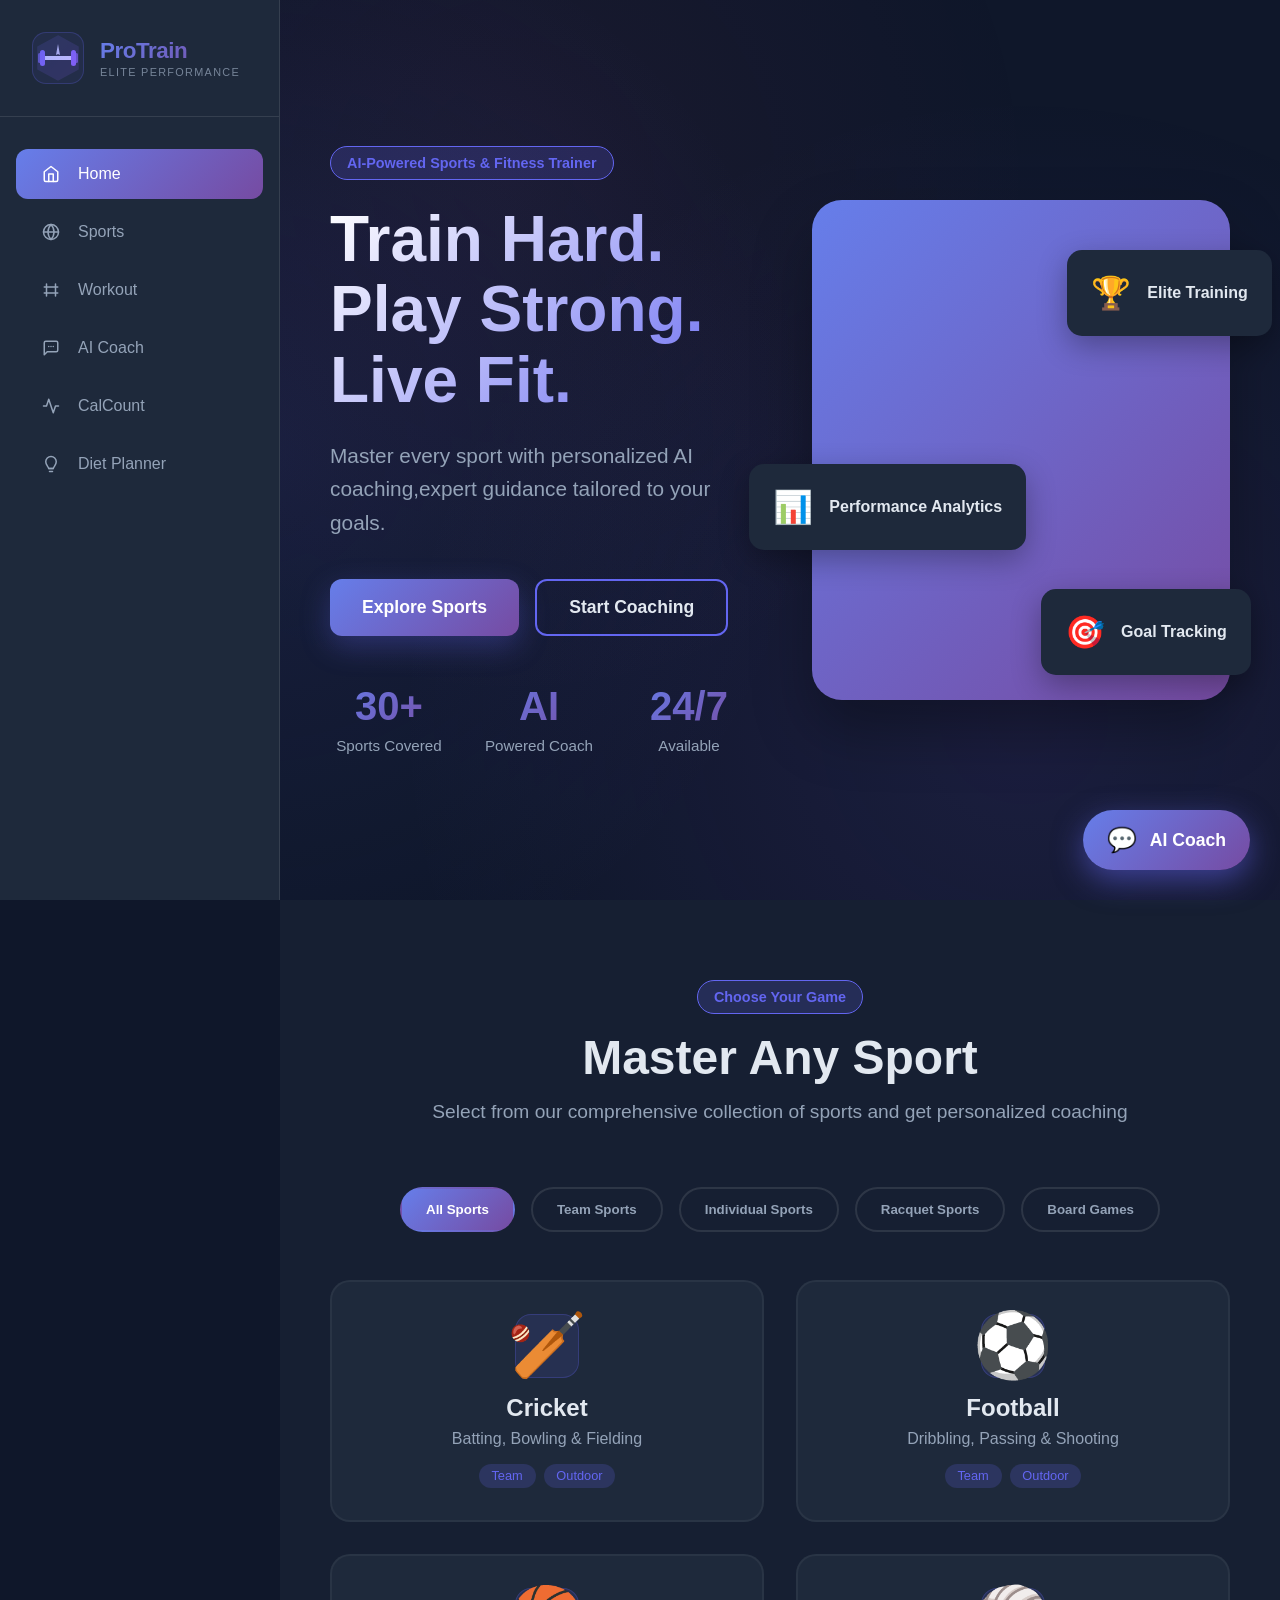
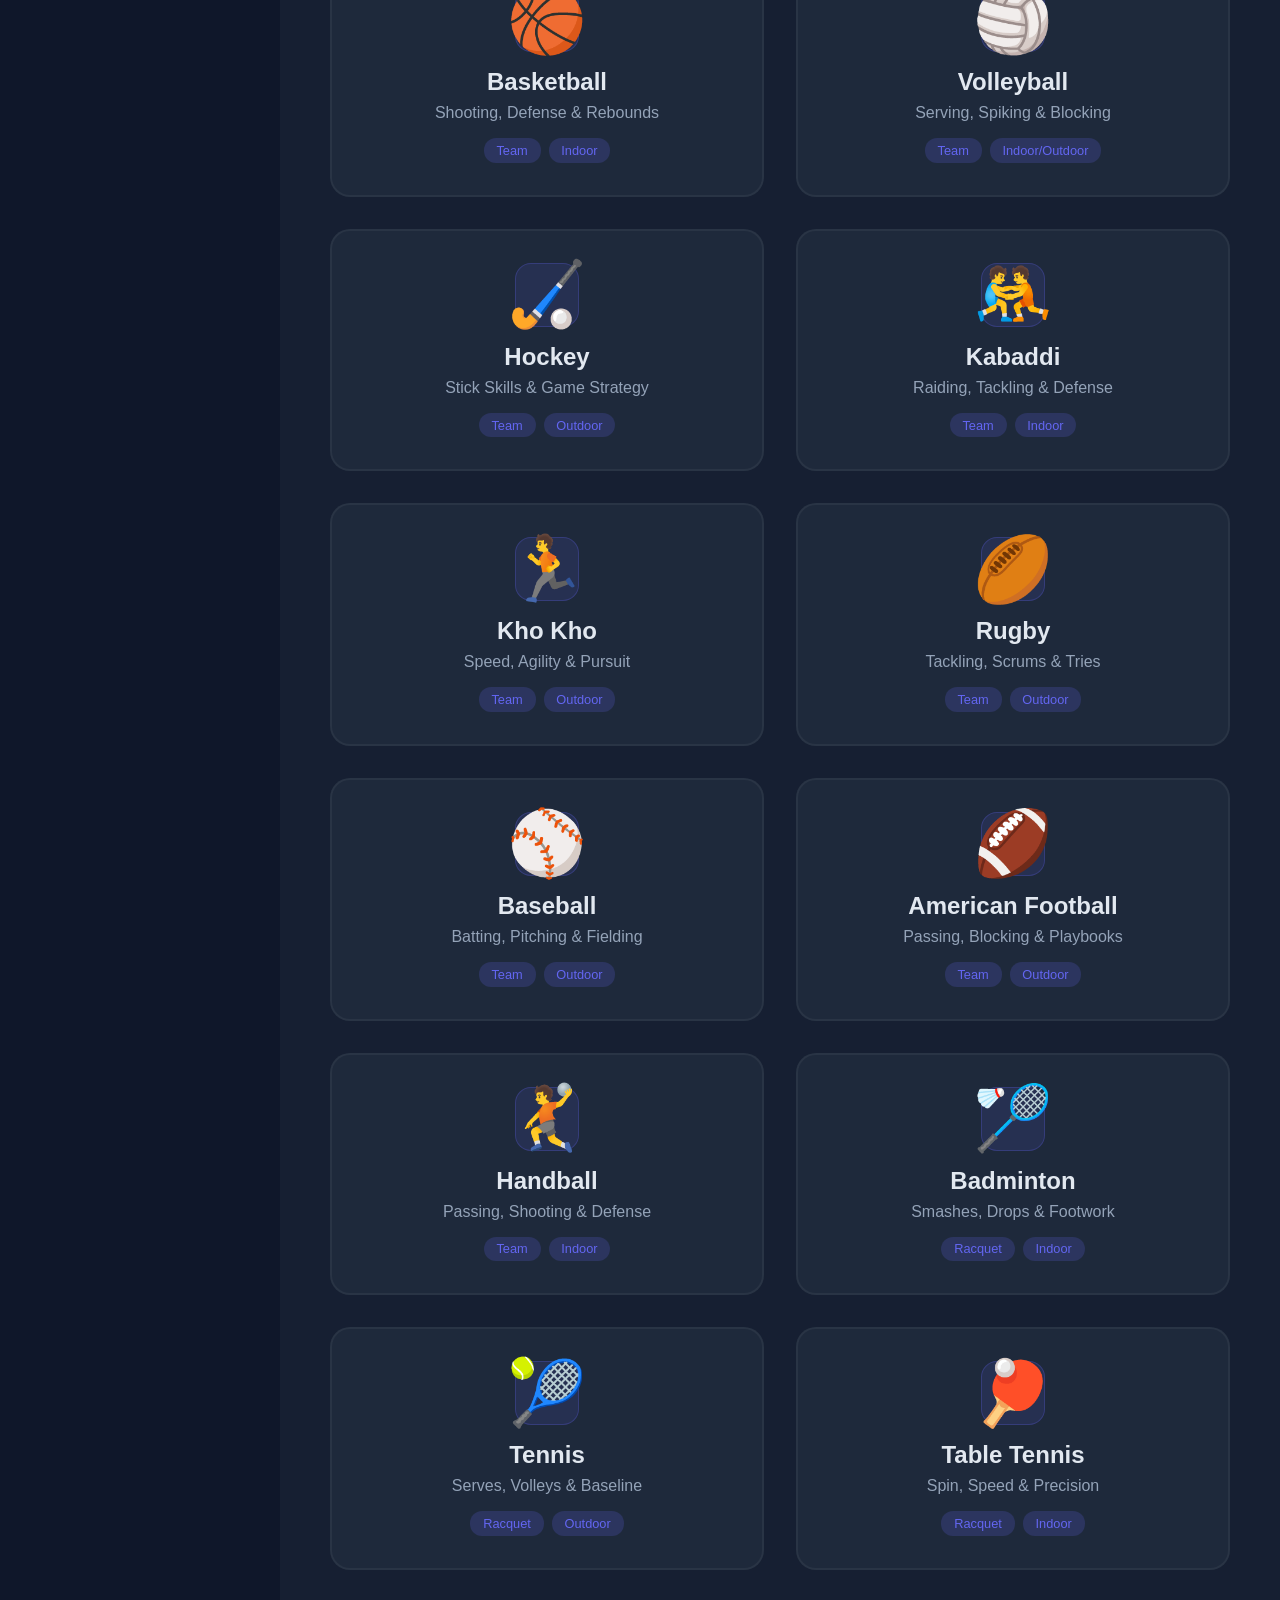
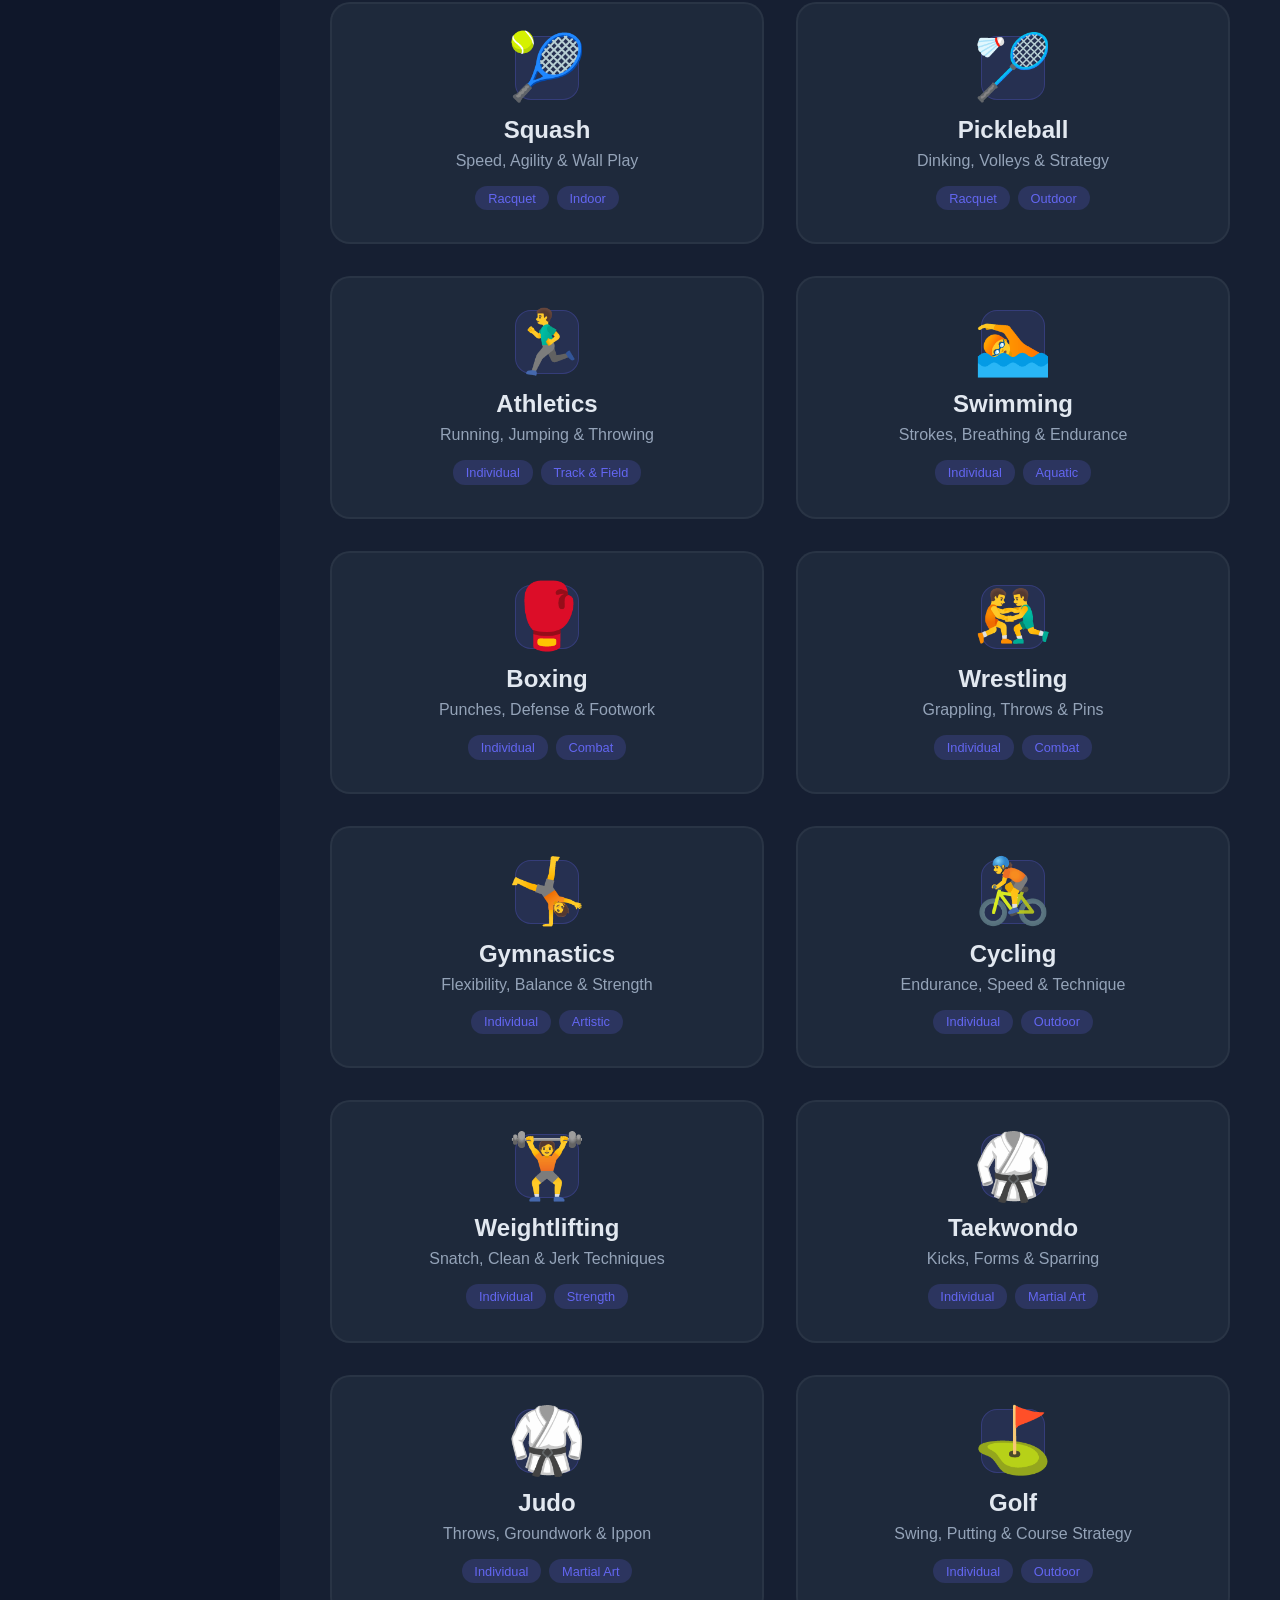
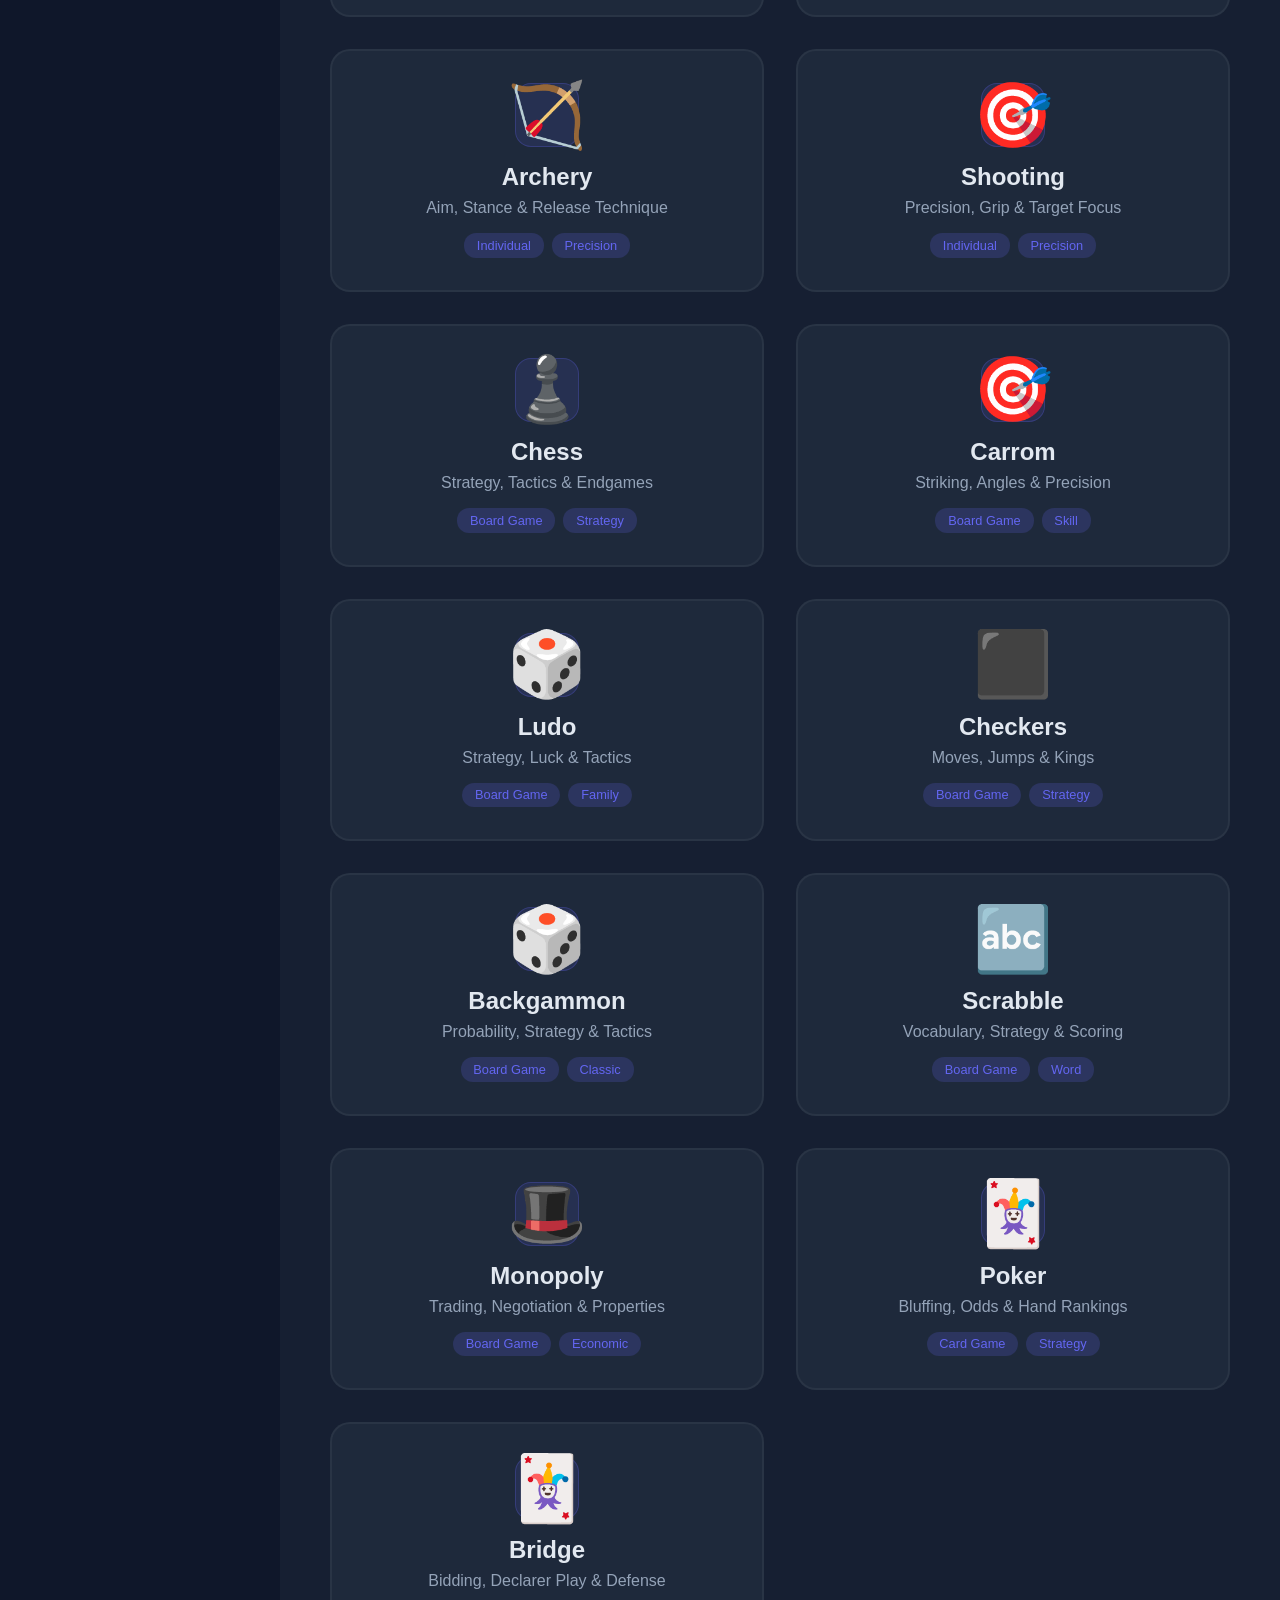
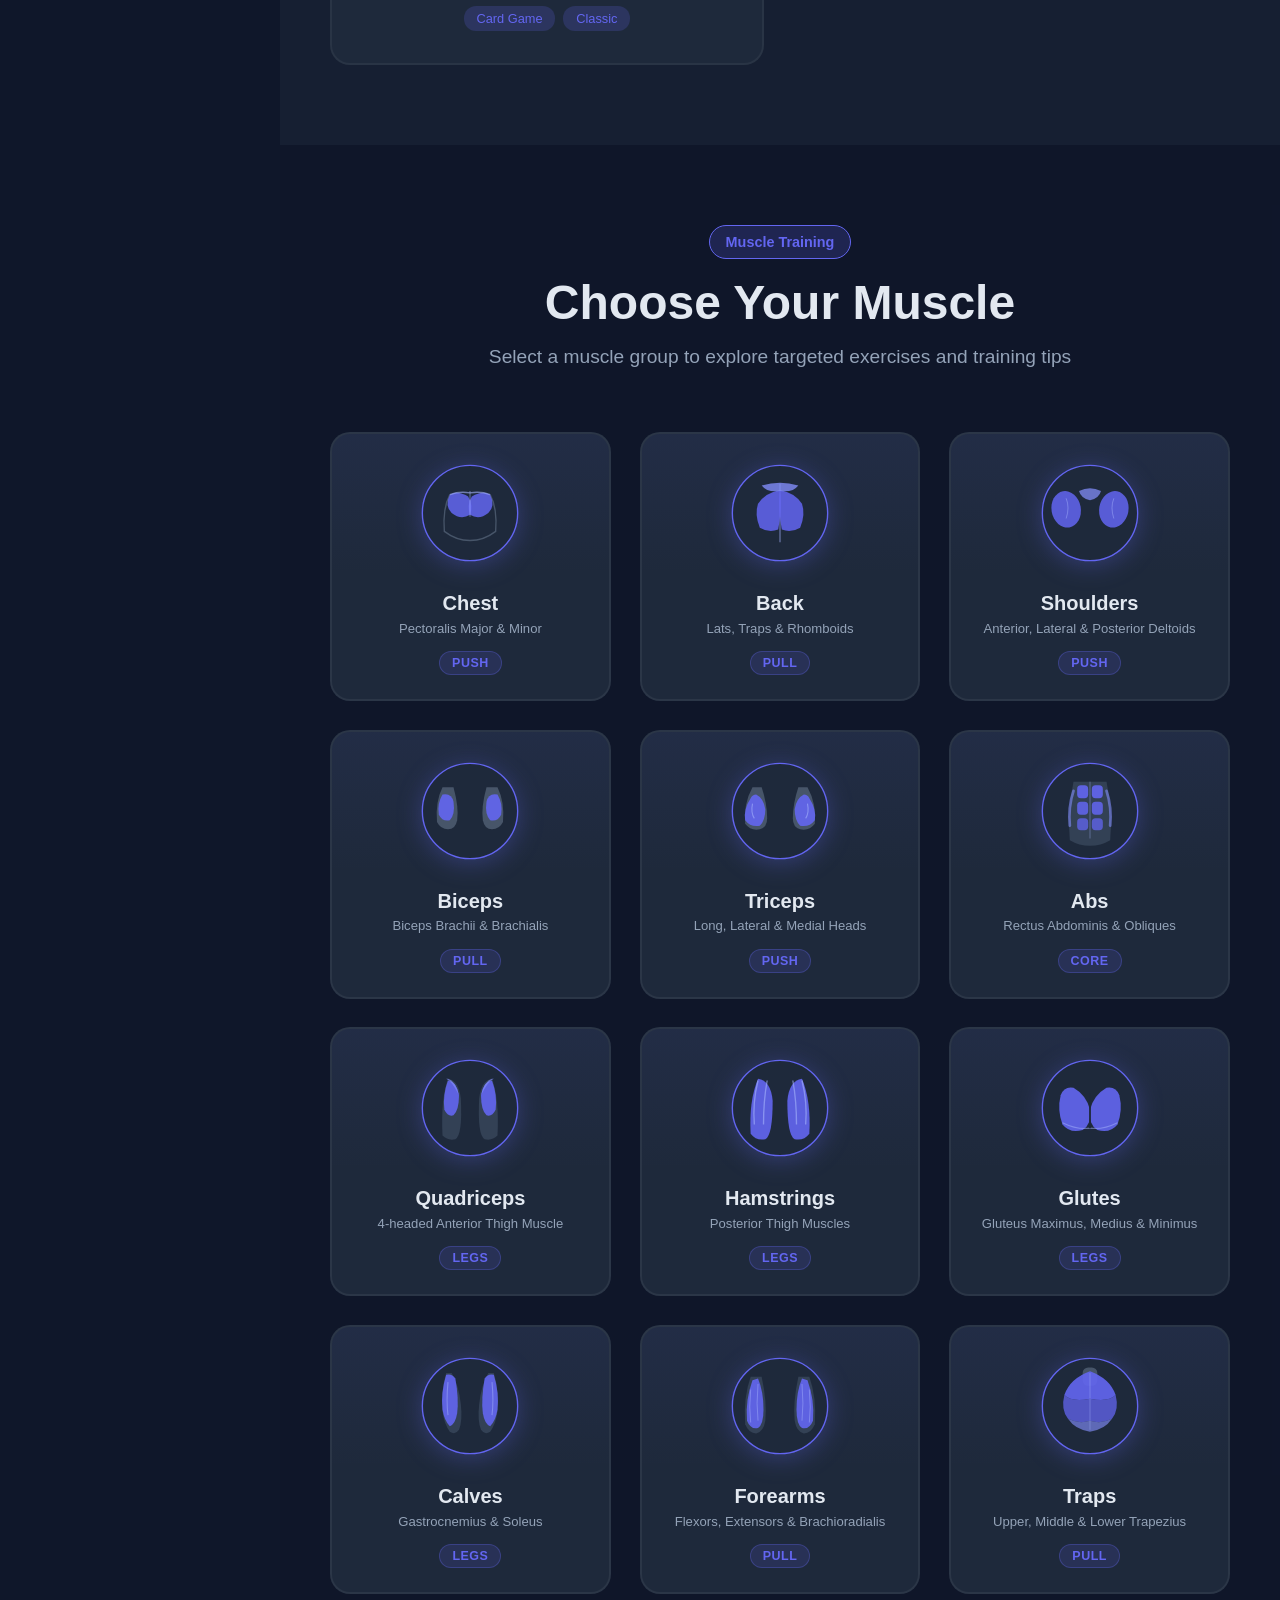
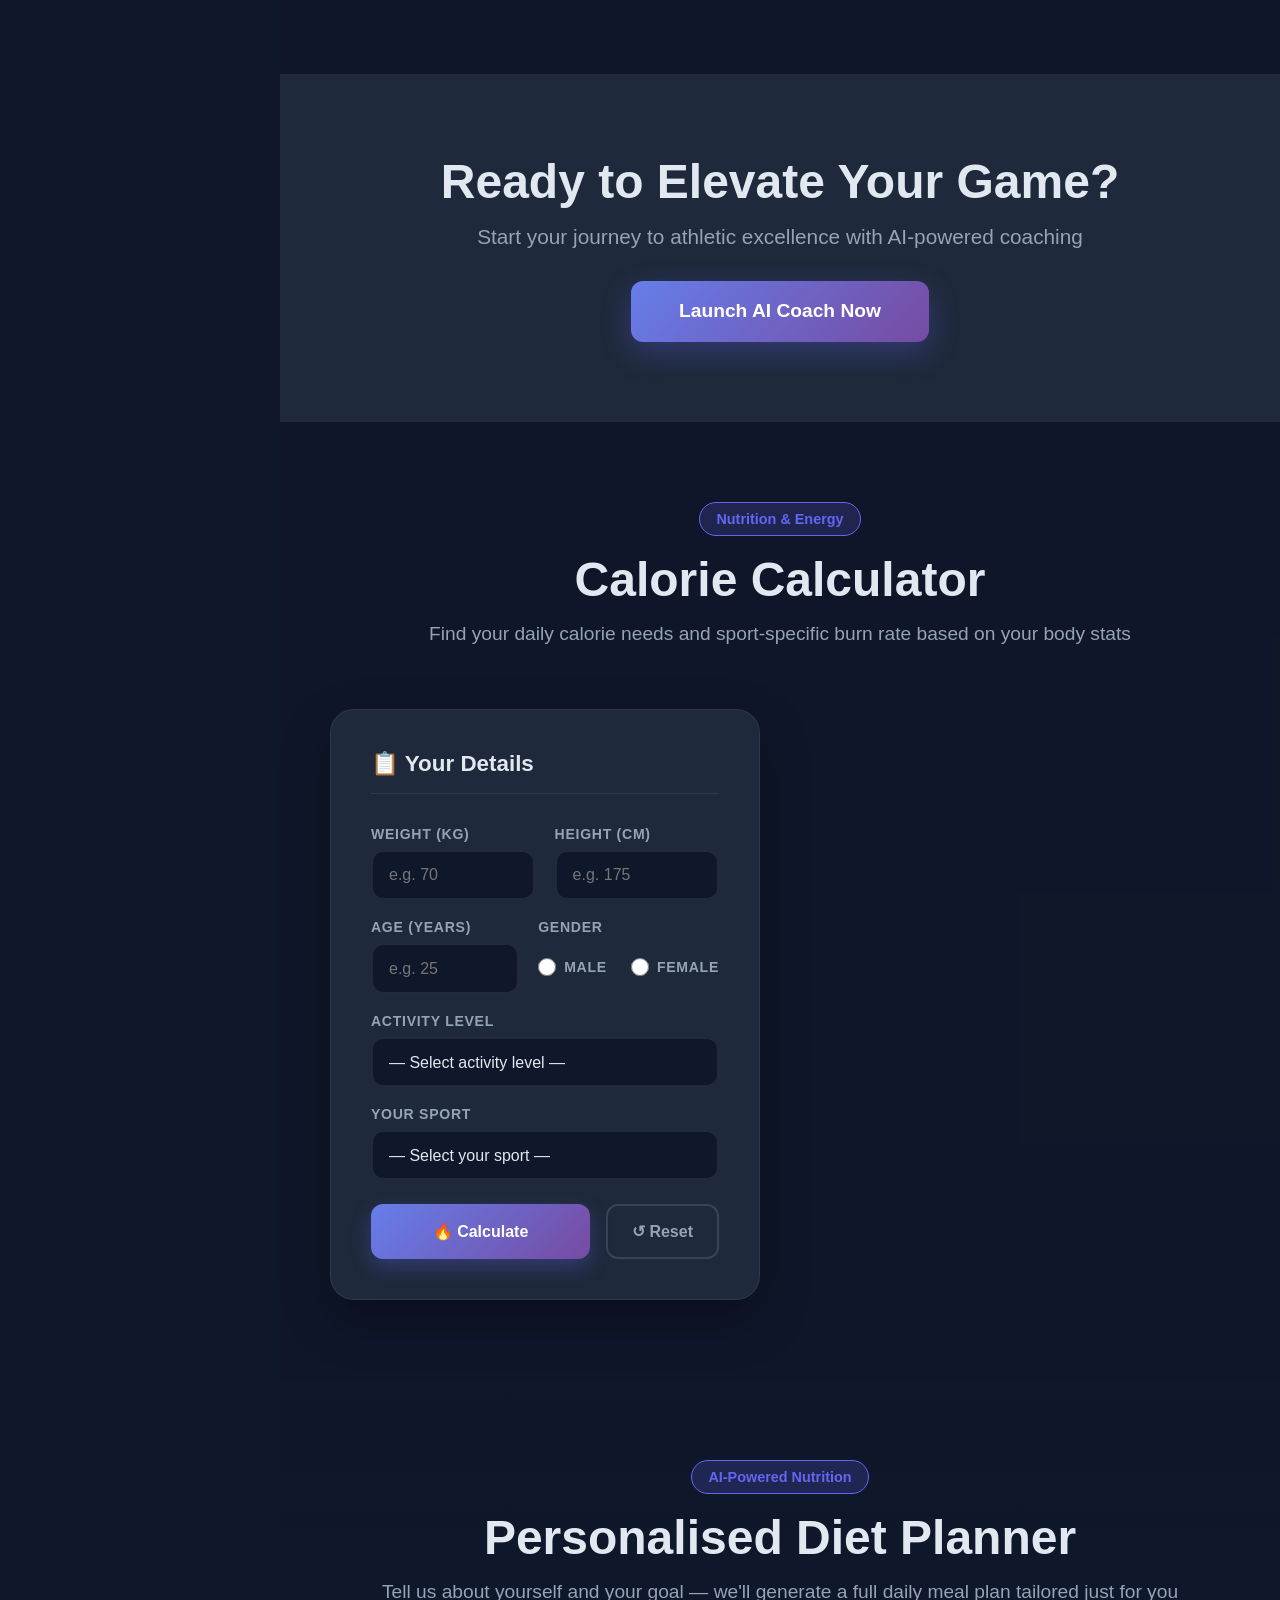
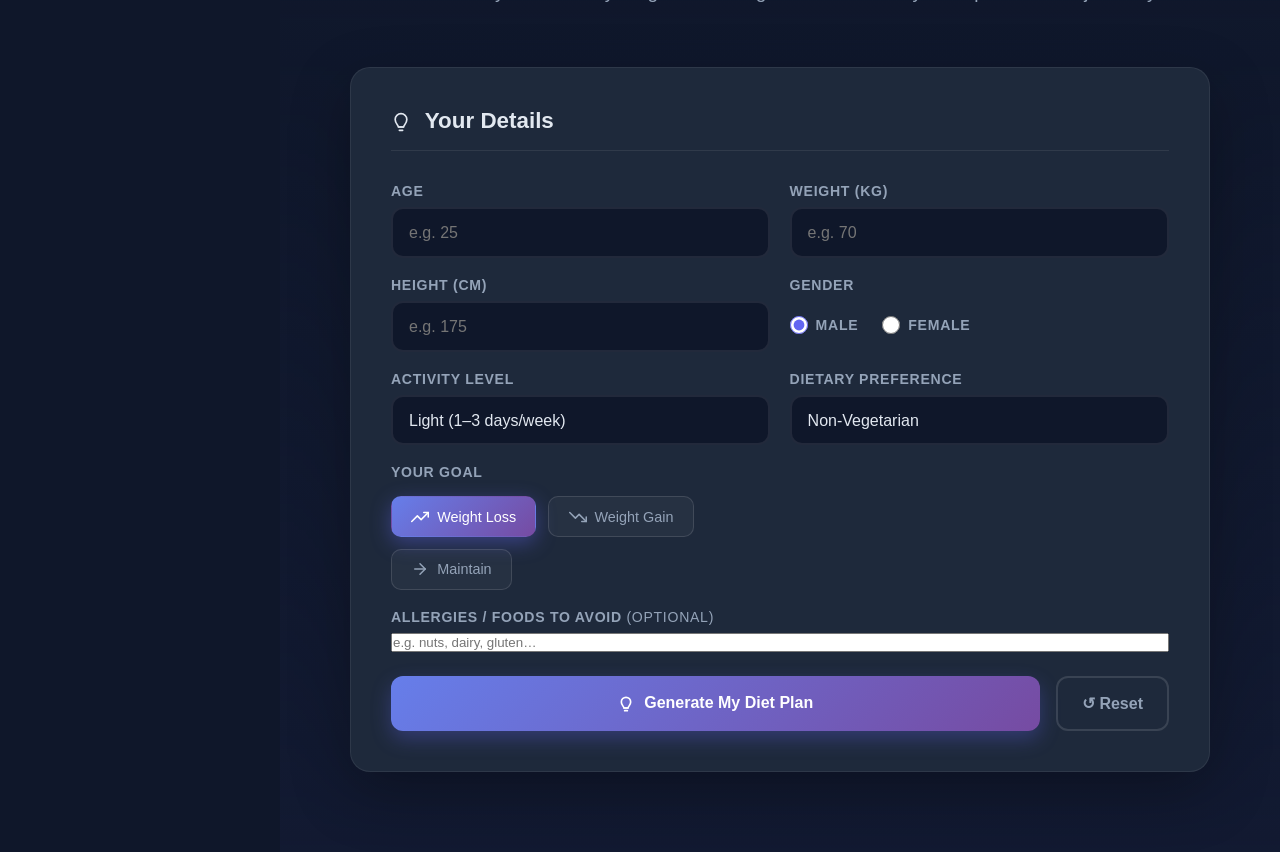
==== index.html @ d1e65a2f "Initial commit: ProTrain sports master platform" ====
<!DOCTYPE html>
<html lang="en">
<head>
    <meta charset="UTF-8">
    <meta name="viewport" content="width=device-width, initial-scale=1.0">
    <title>Sports Master - Elite Training Hub</title>
    <link rel="stylesheet" href="style.css">
</head>
<body>
    <!-- Particle Background -->
    <div class="particles"></div>
    
    <!-- Side Navigation -->
    <nav class="sidenav">
        <div class="logo-section">
            <div class="logo-svg-wrap">
                <svg width="48" height="48" viewBox="0 0 48 48" fill="none" xmlns="http://www.w3.org/2000/svg">
                    <defs>
                        <linearGradient id="lg1" x1="0" y1="0" x2="48" y2="48" gradientUnits="userSpaceOnUse">
                            <stop offset="0%" stop-color="#6366f1"/>
                            <stop offset="100%" stop-color="#8b5cf6"/>
                        </linearGradient>
                        <linearGradient id="lg2" x1="0" y1="0" x2="48" y2="48" gradientUnits="userSpaceOnUse">
                            <stop offset="0%" stop-color="#a5b4fc"/>
                            <stop offset="100%" stop-color="#c4b5fd"/>
                        </linearGradient>
                    </defs>
                    <!-- Hexagon background -->
                    <polygon points="24,2 44,13 44,35 24,46 4,35 4,13" fill="url(#lg1)" opacity="0.15" stroke="url(#lg1)" stroke-width="1.5"/>
                    <!-- Barbell bar -->
                    <rect x="8" y="22" width="32" height="4" rx="2" fill="url(#lg2)"/>
                    <!-- Left weight plates -->
                    <rect x="6" y="16" width="5" height="16" rx="2.5" fill="url(#lg1)"/>
                    <rect x="4" y="19" width="3" height="10" rx="1.5" fill="url(#lg1)" opacity="0.7"/>
                    <!-- Right weight plates -->
                    <rect x="37" y="16" width="5" height="16" rx="2.5" fill="url(#lg1)"/>
                    <rect x="41" y="19" width="3" height="10" rx="1.5" fill="url(#lg1)" opacity="0.7"/>
                    <!-- Center highlight spark -->
                    <polygon points="24,10 26,21 24,20 22,21" fill="url(#lg2)" opacity="0.9"/>
                </svg>
            </div>
            <div class="logo-text-block">
                <span class="logo-text">ProTrain</span>
                <span class="logo-tagline">Elite Performance</span>
            </div>
        </div>
        <ul class="nav-menu">
            <li><a href="#home" class="nav-item active">
                <span class="icon"><svg width="18" height="18" viewBox="0 0 24 24" fill="none" stroke="currentColor" stroke-width="2" stroke-linecap="round" stroke-linejoin="round"><path d="M3 9l9-7 9 7v11a2 2 0 0 1-2 2H5a2 2 0 0 1-2-2z"/><polyline points="9 22 9 12 15 12 15 22"/></svg></span>
                <span>Home</span></a></li>
            <li><a href="#sports" class="nav-item">
                <span class="icon"><svg width="18" height="18" viewBox="0 0 24 24" fill="none" stroke="currentColor" stroke-width="2" stroke-linecap="round" stroke-linejoin="round"><circle cx="12" cy="12" r="10"/><path d="M12 2a14.5 14.5 0 0 0 0 20 14.5 14.5 0 0 0 0-20"/><path d="M2 12h20"/></svg></span>
                <span>Sports</span></a></li>
            <li><a href="#workout" class="nav-item">
                <span class="icon"><svg width="18" height="18" viewBox="0 0 24 24" fill="none" stroke="currentColor" stroke-width="2" stroke-linecap="round" stroke-linejoin="round"><path d="M6 4v16M18 4v16M3 8h4M17 8h4M3 16h4M17 16h4M7 8h10M7 16h10"/></svg></span>
                <span>Workout</span></a></li>
            <li><a href="#ai-coach" class="nav-item">
                <span class="icon"><svg width="18" height="18" viewBox="0 0 24 24" fill="none" stroke="currentColor" stroke-width="2" stroke-linecap="round" stroke-linejoin="round"><path d="M21 15a2 2 0 0 1-2 2H7l-4 4V5a2 2 0 0 1 2-2h14a2 2 0 0 1 2 2z"/><circle cx="9" cy="10" r="1" fill="currentColor" stroke="none"/><circle cx="12" cy="10" r="1" fill="currentColor" stroke="none"/><circle cx="15" cy="10" r="1" fill="currentColor" stroke="none"/></svg></span>
                <span>AI Coach</span></a></li>
            <li><a href="#calcount" class="nav-item">
                <span class="icon"><svg width="18" height="18" viewBox="0 0 24 24" fill="none" stroke="currentColor" stroke-width="2" stroke-linecap="round" stroke-linejoin="round"><polyline points="22 12 18 12 15 21 9 3 6 12 2 12"/></svg></span>
                <span>CalCount</span></a></li>
            <li><a href="#diet-planner" class="nav-item">
                <span class="icon"><svg width="18" height="18" viewBox="0 0 24 24" fill="none" stroke="currentColor" stroke-width="2" stroke-linecap="round" stroke-linejoin="round"><path d="M12 2a7 7 0 0 1 7 7c0 4-3 6-4 9H9c-1-3-4-5-4-9a7 7 0 0 1 7-7z"/><path d="M9 18h6"/><path d="M10 22h4"/></svg></span>
                <span>Diet Planner</span></a></li>
        </ul>
    </nav>

    <!-- Main Content -->
    <main class="main-content">
        <!-- Hero Section -->
        <section id="home" class="hero-section">
            <div class="hero-grid">
                <div class="hero-left">
                    <span class="badge">AI-Powered Sports & Fitness Trainer</span>
                    <h1 class="main-title">Train Hard. Play Strong. Live Fit.</h1>
                    <p class="main-subtitle">Master every sport with personalized AI coaching,expert guidance tailored to your goals.</p>
                    <div class="hero-buttons">
                        <button class="btn-primary" onclick="scrollToSection('sports')">Explore Sports</button>
                        <button class="btn-secondary" onclick="toggleChatbot()">Start Coaching</button>

                    </div>
                    <div class="stats-grid">
                        <div class="stat-item">
                            <div class="stat-number">30+</div>
                            <div class="stat-label">Sports Covered</div>
                        </div>
                        <div class="stat-item">
                            <div class="stat-number">AI</div>
                            <div class="stat-label">Powered Coach</div>
                        </div>
                        <div class="stat-item">
                            <div class="stat-number">24/7</div>
                            <div class="stat-label">Available</div>
                        </div>
                    </div>
                </div>
                <div class="hero-right">
                    <div class="hero-image-container">
                        <div class="floating-card card-1">
                            <span class="card-icon">🏆</span>
                            <span class="card-text">Elite Training</span>
                        </div>
                        <div class="floating-card card-2">
                            <span class="card-icon">📊</span>
                            <span class="card-text">Performance Analytics</span>
                        </div>
                        <div class="floating-card card-3">
                            <span class="card-icon">🎯</span>
                            <span class="card-text">Goal Tracking</span>
                        </div>
                    </div>
                </div>
            </div>
        </section>

        <!-- Sports Selection Section -->
        <section id="sports" class="sports-section">
            <div class="section-header">
                <span class="section-badge">Choose Your Game</span>
                <h2 class="section-title">Master Any Sport</h2>
                <p class="section-subtitle">Select from our comprehensive collection of sports and get personalized coaching</p>
            </div>
            
            <div class="sports-categories">
                <button class="category-btn active" onclick="filterSports('all')">All Sports</button>
                <button class="category-btn" onclick="filterSports('team')">Team Sports</button>
                <button class="category-btn" onclick="filterSports('individual')">Individual Sports</button>
                <button class="category-btn" onclick="filterSports('racquet')">Racquet Sports</button>
                <button class="category-btn" onclick="filterSports('board')">Board Games</button>
            </div>

            <div class="sports-grid-new">
                <!-- Team Sports -->
                <div class="sport-card-new" data-category="team" onclick="selectSport('Cricket')">
                    <div class="sport-card-inner">
                        <div class="sport-icon-large">🏏</div>
                        <h3>Cricket</h3>
                        <p>Batting, Bowling & Fielding</p>
                        <div class="sport-tags">
                            <span class="tag">Team</span>
                            <span class="tag">Outdoor</span>
                        </div>
                    </div>
                </div>

                <div class="sport-card-new" data-category="team" onclick="selectSport('Football')">
                    <div class="sport-card-inner">
                        <div class="sport-icon-large">⚽</div>
                        <h3>Football</h3>
                        <p>Dribbling, Passing & Shooting</p>
                        <div class="sport-tags">
                            <span class="tag">Team</span>
                            <span class="tag">Outdoor</span>
                        </div>
                    </div>
                </div>

                <div class="sport-card-new" data-category="team" onclick="selectSport('Basketball')">
                    <div class="sport-card-inner">
                        <div class="sport-icon-large">🏀</div>
                        <h3>Basketball</h3>
                        <p>Shooting, Defense & Rebounds</p>
                        <div class="sport-tags">
                            <span class="tag">Team</span>
                            <span class="tag">Indoor</span>
                        </div>
                    </div>
                </div>

                <div class="sport-card-new" data-category="team" onclick="selectSport('Volleyball')">
                    <div class="sport-card-inner">
                        <div class="sport-icon-large">🏐</div>
                        <h3>Volleyball</h3>
                        <p>Serving, Spiking & Blocking</p>
                        <div class="sport-tags">
                            <span class="tag">Team</span>
                            <span class="tag">Indoor/Outdoor</span>
                        </div>
                    </div>
                </div>

                <div class="sport-card-new" data-category="team" onclick="selectSport('Hockey')">
                    <div class="sport-card-inner">
                        <div class="sport-icon-large">🏑</div>
                        <h3>Hockey</h3>
                        <p>Stick Skills & Game Strategy</p>
                        <div class="sport-tags">
                            <span class="tag">Team</span>
                            <span class="tag">Outdoor</span>
                        </div>
                    </div>
                </div>

                <div class="sport-card-new" data-category="team" onclick="selectSport('Kabaddi')">
                    <div class="sport-card-inner">
                        <div class="sport-icon-large">🤼</div>
                        <h3>Kabaddi</h3>
                        <p>Raiding, Tackling & Defense</p>
                        <div class="sport-tags">
                            <span class="tag">Team</span>
                            <span class="tag">Indoor</span>
                        </div>
                    </div>
                </div>

                <div class="sport-card-new" data-category="team" onclick="selectSport('Kho Kho')">
                    <div class="sport-card-inner">
                        <div class="sport-icon-large">🏃</div>
                        <h3>Kho Kho</h3>
                        <p>Speed, Agility & Pursuit</p>
                        <div class="sport-tags">
                            <span class="tag">Team</span>
                            <span class="tag">Outdoor</span>
                        </div>
                    </div>
                </div>

                <div class="sport-card-new" data-category="team" onclick="selectSport('Rugby')">
                    <div class="sport-card-inner">
                        <div class="sport-icon-large">🏉</div>
                        <h3>Rugby</h3>
                        <p>Tackling, Scrums & Tries</p>
                        <div class="sport-tags">
                            <span class="tag">Team</span>
                            <span class="tag">Outdoor</span>
                        </div>
                    </div>
                </div>

                <div class="sport-card-new" data-category="team" onclick="selectSport('Baseball')">
                    <div class="sport-card-inner">
                        <div class="sport-icon-large">⚾</div>
                        <h3>Baseball</h3>
                        <p>Batting, Pitching & Fielding</p>
                        <div class="sport-tags">
                            <span class="tag">Team</span>
                            <span class="tag">Outdoor</span>
                        </div>
                    </div>
                </div>

                <div class="sport-card-new" data-category="team" onclick="selectSport('American Football')">
                    <div class="sport-card-inner">
                        <div class="sport-icon-large">🏈</div>
                        <h3>American Football</h3>
                        <p>Passing, Blocking & Playbooks</p>
                        <div class="sport-tags">
                            <span class="tag">Team</span>
                            <span class="tag">Outdoor</span>
                        </div>
                    </div>
                </div>

                <div class="sport-card-new" data-category="team" onclick="selectSport('Handball')">
                    <div class="sport-card-inner">
                        <div class="sport-icon-large">🤾</div>
                        <h3>Handball</h3>
                        <p>Passing, Shooting & Defense</p>
                        <div class="sport-tags">
                            <span class="tag">Team</span>
                            <span class="tag">Indoor</span>
                        </div>
                    </div>
                </div>

                <!-- Racquet Sports -->
                <div class="sport-card-new" data-category="racquet" onclick="selectSport('Badminton')">
                    <div class="sport-card-inner">
                        <div class="sport-icon-large">🏸</div>
                        <h3>Badminton</h3>
                        <p>Smashes, Drops & Footwork</p>
                        <div class="sport-tags">
                            <span class="tag">Racquet</span>
                            <span class="tag">Indoor</span>
                        </div>
                    </div>
                </div>

                <div class="sport-card-new" data-category="racquet" onclick="selectSport('Tennis')">
                    <div class="sport-card-inner">
                        <div class="sport-icon-large">🎾</div>
                        <h3>Tennis</h3>
                        <p>Serves, Volleys & Baseline</p>
                        <div class="sport-tags">
                            <span class="tag">Racquet</span>
                            <span class="tag">Outdoor</span>
                        </div>
                    </div>
                </div>

                <div class="sport-card-new" data-category="racquet" onclick="selectSport('Table Tennis')">
                    <div class="sport-card-inner">
                        <div class="sport-icon-large">🏓</div>
                        <h3>Table Tennis</h3>
                        <p>Spin, Speed & Precision</p>
                        <div class="sport-tags">
                            <span class="tag">Racquet</span>
                            <span class="tag">Indoor</span>
                        </div>
                    </div>
                </div>

                <div class="sport-card-new" data-category="racquet" onclick="selectSport('Squash')">
                    <div class="sport-card-inner">
                        <div class="sport-icon-large">🎾</div>
                        <h3>Squash</h3>
                        <p>Speed, Agility & Wall Play</p>
                        <div class="sport-tags">
                            <span class="tag">Racquet</span>
                            <span class="tag">Indoor</span>
                        </div>
                    </div>
                </div>

                <div class="sport-card-new" data-category="racquet" onclick="selectSport('Pickleball')">
                    <div class="sport-card-inner">
                        <div class="sport-icon-large">🏸</div>
                        <h3>Pickleball</h3>
                        <p>Dinking, Volleys & Strategy</p>
                        <div class="sport-tags">
                            <span class="tag">Racquet</span>
                            <span class="tag">Outdoor</span>
                        </div>
                    </div>
                </div>

                <!-- Individual Sports -->
                <div class="sport-card-new" data-category="individual" onclick="selectSport('Athletics')">
                    <div class="sport-card-inner">
                        <div class="sport-icon-large">🏃‍♂️</div>
                        <h3>Athletics</h3>
                        <p>Running, Jumping & Throwing</p>
                        <div class="sport-tags">
                            <span class="tag">Individual</span>
                            <span class="tag">Track & Field</span>
                        </div>
                    </div>
                </div>

                <div class="sport-card-new" data-category="individual" onclick="selectSport('Swimming')">
                    <div class="sport-card-inner">
                        <div class="sport-icon-large">🏊</div>
                        <h3>Swimming</h3>
                        <p>Strokes, Breathing & Endurance</p>
                        <div class="sport-tags">
                            <span class="tag">Individual</span>
                            <span class="tag">Aquatic</span>
                        </div>
                    </div>
                </div>

                <div class="sport-card-new" data-category="individual" onclick="selectSport('Boxing')">
                    <div class="sport-card-inner">
                        <div class="sport-icon-large">🥊</div>
                        <h3>Boxing</h3>
                        <p>Punches, Defense & Footwork</p>
                        <div class="sport-tags">
                            <span class="tag">Individual</span>
                            <span class="tag">Combat</span>
                        </div>
                    </div>
                </div>

                <div class="sport-card-new" data-category="individual" onclick="selectSport('Wrestling')">
                    <div class="sport-card-inner">
                        <div class="sport-icon-large">🤼‍♂️</div>
                        <h3>Wrestling</h3>
                        <p>Grappling, Throws & Pins</p>
                        <div class="sport-tags">
                            <span class="tag">Individual</span>
                            <span class="tag">Combat</span>
                        </div>
                    </div>
                </div>

                <div class="sport-card-new" data-category="individual" onclick="selectSport('Gymnastics')">
                    <div class="sport-card-inner">
                        <div class="sport-icon-large">🤸</div>
                        <h3>Gymnastics</h3>
                        <p>Flexibility, Balance & Strength</p>
                        <div class="sport-tags">
                            <span class="tag">Individual</span>
                            <span class="tag">Artistic</span>
                        </div>
                    </div>
                </div>

                <div class="sport-card-new" data-category="individual" onclick="selectSport('Cycling')">
                    <div class="sport-card-inner">
                        <div class="sport-icon-large">🚴</div>
                        <h3>Cycling</h3>
                        <p>Endurance, Speed & Technique</p>
                        <div class="sport-tags">
                            <span class="tag">Individual</span>
                            <span class="tag">Outdoor</span>
                        </div>
                    </div>
                </div>

                <div class="sport-card-new" data-category="individual" onclick="selectSport('Weightlifting')">
                    <div class="sport-card-inner">
                        <div class="sport-icon-large">🏋️</div>
                        <h3>Weightlifting</h3>
                        <p>Snatch, Clean & Jerk Techniques</p>
                        <div class="sport-tags">
                            <span class="tag">Individual</span>
                            <span class="tag">Strength</span>
                        </div>
                    </div>
                </div>

                <div class="sport-card-new" data-category="individual" onclick="selectSport('Taekwondo')">
                    <div class="sport-card-inner">
                        <div class="sport-icon-large">🥋</div>
                        <h3>Taekwondo</h3>
                        <p>Kicks, Forms & Sparring</p>
                        <div class="sport-tags">
                            <span class="tag">Individual</span>
                            <span class="tag">Martial Art</span>
                        </div>
                    </div>
                </div>

                <div class="sport-card-new" data-category="individual" onclick="selectSport('Judo')">
                    <div class="sport-card-inner">
                        <div class="sport-icon-large">🥋</div>
                        <h3>Judo</h3>
                        <p>Throws, Groundwork & Ippon</p>
                        <div class="sport-tags">
                            <span class="tag">Individual</span>
                            <span class="tag">Martial Art</span>
                        </div>
                    </div>
                </div>

                <div class="sport-card-new" data-category="individual" onclick="selectSport('Golf')">
                    <div class="sport-card-inner">
                        <div class="sport-icon-large">⛳</div>
                        <h3>Golf</h3>
                        <p>Swing, Putting & Course Strategy</p>
                        <div class="sport-tags">
                            <span class="tag">Individual</span>
                            <span class="tag">Outdoor</span>
                        </div>
                    </div>
                </div>

                <div class="sport-card-new" data-category="individual" onclick="selectSport('Archery')">
                    <div class="sport-card-inner">
                        <div class="sport-icon-large">🏹</div>
                        <h3>Archery</h3>
                        <p>Aim, Stance & Release Technique</p>
                        <div class="sport-tags">
                            <span class="tag">Individual</span>
                            <span class="tag">Precision</span>
                        </div>
                    </div>
                </div>

                <div class="sport-card-new" data-category="individual" onclick="selectSport('Shooting')">
                    <div class="sport-card-inner">
                        <div class="sport-icon-large">🎯</div>
                        <h3>Shooting</h3>
                        <p>Precision, Grip & Target Focus</p>
                        <div class="sport-tags">
                            <span class="tag">Individual</span>
                            <span class="tag">Precision</span>
                        </div>
                    </div>
                </div>

                <!-- Board Games -->
                <div class="sport-card-new" data-category="board" onclick="selectSport('Chess')">
                    <div class="sport-card-inner">
                        <div class="sport-icon-large">♟️</div>
                        <h3>Chess</h3>
                        <p>Strategy, Tactics & Endgames</p>
                        <div class="sport-tags">
                            <span class="tag">Board Game</span>
                            <span class="tag">Strategy</span>
                        </div>
                    </div>
                </div>

                <div class="sport-card-new" data-category="board" onclick="selectSport('Carrom')">
                    <div class="sport-card-inner">
                        <div class="sport-icon-large">🎯</div>
                        <h3>Carrom</h3>
                        <p>Striking, Angles & Precision</p>
                        <div class="sport-tags">
                            <span class="tag">Board Game</span>
                            <span class="tag">Skill</span>
                        </div>
                    </div>
                </div>

                <div class="sport-card-new" data-category="board" onclick="selectSport('Ludo')">
                    <div class="sport-card-inner">
                        <div class="sport-icon-large">🎲</div>
                        <h3>Ludo</h3>
                        <p>Strategy, Luck & Tactics</p>
                        <div class="sport-tags">
                            <span class="tag">Board Game</span>
                            <span class="tag">Family</span>
                        </div>
                    </div>
                </div>

                <div class="sport-card-new" data-category="board" onclick="selectSport('Checkers')">
                    <div class="sport-card-inner">
                        <div class="sport-icon-large">⬛</div>
                        <h3>Checkers</h3>
                        <p>Moves, Jumps & Kings</p>
                        <div class="sport-tags">
                            <span class="tag">Board Game</span>
                            <span class="tag">Strategy</span>
                        </div>
                    </div>
                </div>

                <div class="sport-card-new" data-category="board" onclick="selectSport('Backgammon')">
                    <div class="sport-card-inner">
                        <div class="sport-icon-large">🎲</div>
                        <h3>Backgammon</h3>
                        <p>Probability, Strategy & Tactics</p>
                        <div class="sport-tags">
                            <span class="tag">Board Game</span>
                            <span class="tag">Classic</span>
                        </div>
                    </div>
                </div>

                <div class="sport-card-new" data-category="board" onclick="selectSport('Scrabble')">
                    <div class="sport-card-inner">
                        <div class="sport-icon-large">🔤</div>
                        <h3>Scrabble</h3>
                        <p>Vocabulary, Strategy & Scoring</p>
                        <div class="sport-tags">
                            <span class="tag">Board Game</span>
                            <span class="tag">Word</span>
                        </div>
                    </div>
                </div>

                <div class="sport-card-new" data-category="board" onclick="selectSport('Monopoly')">
                    <div class="sport-card-inner">
                        <div class="sport-icon-large">🎩</div>
                        <h3>Monopoly</h3>
                        <p>Trading, Negotiation & Properties</p>
                        <div class="sport-tags">
                            <span class="tag">Board Game</span>
                            <span class="tag">Economic</span>
                        </div>
                    </div>
                </div>

                <div class="sport-card-new" data-category="board" onclick="selectSport('Poker')">
                    <div class="sport-card-inner">
                        <div class="sport-icon-large">🃏</div>
                        <h3>Poker</h3>
                        <p>Bluffing, Odds & Hand Rankings</p>
                        <div class="sport-tags">
                            <span class="tag">Card Game</span>
                            <span class="tag">Strategy</span>
                        </div>
                    </div>
                </div>

                <div class="sport-card-new" data-category="board" onclick="selectSport('Bridge')">
                    <div class="sport-card-inner">
                        <div class="sport-icon-large">🃏</div>
                        <h3>Bridge</h3>
                        <p>Bidding, Declarer Play & Defense</p>
                        <div class="sport-tags">
                            <span class="tag">Card Game</span>
                            <span class="tag">Classic</span>
                        </div>
                    </div>
                </div>
            </div>
        </section>

                <!-- Workout Section -->
        <section id="workout" class="workout-section">
            <div class="section-header">
                <span class="section-badge">Muscle Training</span>
                <h2 class="section-title">Choose Your Muscle</h2>
                <p class="section-subtitle">Select a muscle group to explore targeted exercises and training tips</p>
            </div>

            <div class="muscle-grid">

                <div class="muscle-card" onclick="openExercises('chest')">
                    <div class="muscle-svg-wrap">
                        <svg viewBox="0 0 120 120" xmlns="http://www.w3.org/2000/svg">
                            <ellipse cx="60" cy="60" rx="52" ry="52" fill="#1e293b" stroke="#6366f1" stroke-width="1.5"/>
                            <!-- torso outline -->
                            <path d="M38 40 Q30 55 32 80 Q45 90 60 90 Q75 90 88 80 Q90 55 82 40" fill="none" stroke="#475569" stroke-width="1.5"/>
                            <!-- left pec -->
                            <path d="M38 40 Q46 35 58 42 Q64 52 60 62 Q50 68 40 60 Q32 52 38 40Z" fill="#6366f1" opacity="0.85"/>
                            <!-- right pec -->
                            <path d="M82 40 Q74 35 62 42 Q56 52 60 62 Q70 68 80 60 Q88 52 82 40Z" fill="#6366f1" opacity="0.85"/>
                            <!-- sternum line -->
                            <line x1="60" y1="36" x2="60" y2="64" stroke="#a5b4fc" stroke-width="1" opacity="0.6"/>
                            <!-- clavicles -->
                            <path d="M38 40 Q48 36 60 38 Q72 36 82 40" fill="none" stroke="#a5b4fc" stroke-width="1.5" opacity="0.6"/>
                        </svg>
                    </div>
                    <div class="muscle-info">
                        <h3>Chest</h3>
                        <p>Pectoralis Major & Minor</p>
                        <span class="muscle-tag">Push</span>
                    </div>
                </div>

                <div class="muscle-card" onclick="openExercises('back')">
                    <div class="muscle-svg-wrap">
                        <svg viewBox="0 0 120 120" xmlns="http://www.w3.org/2000/svg">
                            <ellipse cx="60" cy="60" rx="52" ry="52" fill="#1e293b" stroke="#6366f1" stroke-width="1.5"/>
                            <!-- spine -->
                            <line x1="60" y1="28" x2="60" y2="92" stroke="#a5b4fc" stroke-width="1.5" opacity="0.5"/>
                            <!-- left lat -->
                            <path d="M60 35 Q44 38 36 50 Q32 62 38 76 Q48 82 58 78 Q62 60 60 35Z" fill="#6366f1" opacity="0.85"/>
                            <!-- right lat -->
                            <path d="M60 35 Q76 38 84 50 Q88 62 82 76 Q72 82 62 78 Q58 60 60 35Z" fill="#6366f1" opacity="0.85"/>
                            <!-- traps -->
                            <path d="M40 30 Q60 24 80 30 Q74 38 60 36 Q46 38 40 30Z" fill="#818cf8" opacity="0.8"/>
                        </svg>
                    </div>
                    <div class="muscle-info">
                        <h3>Back</h3>
                        <p>Lats, Traps & Rhomboids</p>
                        <span class="muscle-tag">Pull</span>
                    </div>
                </div>

                <div class="muscle-card" onclick="openExercises('shoulders')">
                    <div class="muscle-svg-wrap">
                        <svg viewBox="0 0 120 120" xmlns="http://www.w3.org/2000/svg">
                            <ellipse cx="60" cy="60" rx="52" ry="52" fill="#1e293b" stroke="#6366f1" stroke-width="1.5"/>
                            <!-- left deltoid -->
                            <ellipse cx="34" cy="56" rx="16" ry="20" fill="#6366f1" opacity="0.85" transform="rotate(-10 34 56)"/>
                            <!-- right deltoid -->
                            <ellipse cx="86" cy="56" rx="16" ry="20" fill="#6366f1" opacity="0.85" transform="rotate(10 86 56)"/>
                            <!-- neck/trap base -->
                            <path d="M48 36 Q60 30 72 36 Q70 44 60 46 Q50 44 48 36Z" fill="#818cf8" opacity="0.75"/>
                            <!-- anterior lines -->
                            <path d="M34 44 Q38 54 34 66" fill="none" stroke="#a5b4fc" stroke-width="1" opacity="0.5"/>
                            <path d="M86 44 Q82 54 86 66" fill="none" stroke="#a5b4fc" stroke-width="1" opacity="0.5"/>
                        </svg>
                    </div>
                    <div class="muscle-info">
                        <h3>Shoulders</h3>
                        <p>Anterior, Lateral & Posterior Deltoids</p>
                        <span class="muscle-tag">Push</span>
                    </div>
                </div>

                <div class="muscle-card" onclick="openExercises('biceps')">
                    <div class="muscle-svg-wrap">
                        <svg viewBox="0 0 120 120" xmlns="http://www.w3.org/2000/svg">
                            <ellipse cx="60" cy="60" rx="52" ry="52" fill="#1e293b" stroke="#6366f1" stroke-width="1.5"/>
                            <!-- left arm outline -->
                            <path d="M30 34 Q22 50 24 72 Q28 80 36 80 Q44 80 46 70 Q48 56 42 34Z" fill="#475569"/>
                            <!-- left bicep peak -->
                            <path d="M30 42 Q24 52 26 64 Q30 72 38 70 Q44 64 42 50 Q40 40 30 42Z" fill="#6366f1" opacity="0.9"/>
                            <!-- right arm outline -->
                            <path d="M90 34 Q98 50 96 72 Q92 80 84 80 Q76 80 74 70 Q72 56 78 34Z" fill="#475569"/>
                            <!-- right bicep peak -->
                            <path d="M90 42 Q96 52 94 64 Q90 72 82 70 Q76 64 78 50 Q80 40 90 42Z" fill="#6366f1" opacity="0.9"/>
                        </svg>
                    </div>
                    <div class="muscle-info">
                        <h3>Biceps</h3>
                        <p>Biceps Brachii & Brachialis</p>
                        <span class="muscle-tag">Pull</span>
                    </div>
                </div>

                <div class="muscle-card" onclick="openExercises('triceps')">
                    <div class="muscle-svg-wrap">
                        <svg viewBox="0 0 120 120" xmlns="http://www.w3.org/2000/svg">
                            <ellipse cx="60" cy="60" rx="52" ry="52" fill="#1e293b" stroke="#6366f1" stroke-width="1.5"/>
                            <!-- left arm back -->
                            <path d="M30 34 Q20 52 22 74 Q28 82 38 80 Q46 78 46 68 Q46 52 40 34Z" fill="#475569"/>
                            <!-- left tricep (3 heads visible as horseshoe) -->
                            <path d="M28 46 Q20 58 22 70 Q28 78 38 76 Q44 70 44 58 Q42 46 34 42 Q30 42 28 46Z" fill="#6366f1" opacity="0.9"/>
                            <path d="M30 52 Q28 62 32 68" fill="none" stroke="#a5b4fc" stroke-width="1.2" opacity="0.6"/>
                            <!-- right arm back -->
                            <path d="M90 34 Q100 52 98 74 Q92 82 82 80 Q74 78 74 68 Q74 52 80 34Z" fill="#475569"/>
                            <!-- right tricep -->
                            <path d="M92 46 Q100 58 98 70 Q92 78 82 76 Q76 70 76 58 Q78 46 86 42 Q90 42 92 46Z" fill="#6366f1" opacity="0.9"/>
                            <path d="M90 52 Q92 62 88 68" fill="none" stroke="#a5b4fc" stroke-width="1.2" opacity="0.6"/>
                        </svg>
                    </div>
                    <div class="muscle-info">
                        <h3>Triceps</h3>
                        <p>Long, Lateral & Medial Heads</p>
                        <span class="muscle-tag">Push</span>
                    </div>
                </div>

                <div class="muscle-card" onclick="openExercises('abs')">
                    <div class="muscle-svg-wrap">
                        <svg viewBox="0 0 120 120" xmlns="http://www.w3.org/2000/svg">
                            <ellipse cx="60" cy="60" rx="52" ry="52" fill="#1e293b" stroke="#6366f1" stroke-width="1.5"/>
                            <!-- torso -->
                            <path d="M42 28 Q35 60 38 92 Q48 98 60 98 Q72 98 82 92 Q85 60 78 28Z" fill="#334155"/>
                            <!-- linea alba (center line) -->
                            <line x1="60" y1="28" x2="60" y2="90" stroke="#a5b4fc" stroke-width="1" opacity="0.4"/>
                            <!-- 3 pairs of ab segments -->
                            <rect x="46" y="32" width="12" height="14" rx="4" fill="#6366f1" opacity="0.9"/>
                            <rect x="62" y="32" width="12" height="14" rx="4" fill="#6366f1" opacity="0.9"/>
                            <rect x="46" y="50" width="12" height="14" rx="4" fill="#6366f1" opacity="0.85"/>
                            <rect x="62" y="50" width="12" height="14" rx="4" fill="#6366f1" opacity="0.85"/>
                            <rect x="46" y="68" width="12" height="13" rx="4" fill="#6366f1" opacity="0.75"/>
                            <rect x="62" y="68" width="12" height="13" rx="4" fill="#6366f1" opacity="0.75"/>
                            <!-- obliques -->
                            <path d="M42 38 Q36 56 38 76" fill="none" stroke="#818cf8" stroke-width="3" opacity="0.6" stroke-linecap="round"/>
                            <path d="M78 38 Q84 56 82 76" fill="none" stroke="#818cf8" stroke-width="3" opacity="0.6" stroke-linecap="round"/>
                        </svg>
                    </div>
                    <div class="muscle-info">
                        <h3>Abs</h3>
                        <p>Rectus Abdominis & Obliques</p>
                        <span class="muscle-tag">Core</span>
                    </div>
                </div>

                <div class="muscle-card" onclick="openExercises('quadriceps')">
                    <div class="muscle-svg-wrap">
                        <svg viewBox="0 0 120 120" xmlns="http://www.w3.org/2000/svg">
                            <ellipse cx="60" cy="60" rx="52" ry="52" fill="#1e293b" stroke="#6366f1" stroke-width="1.5"/>
                            <!-- left leg -->
                            <path d="M36 28 Q28 50 30 90 Q36 96 44 94 Q52 90 50 50 Q48 30 36 28Z" fill="#334155"/>
                            <!-- left quad segments -->
                            <path d="M36 30 Q30 46 32 62 Q36 70 42 68 Q48 62 48 46 Q46 32 36 30Z" fill="#6366f1" opacity="0.9"/>
                            <path d="M34 28 Q40 30 48 46 Q44 30 36 28Z" fill="#818cf8" opacity="0.7"/>
                            <!-- right leg -->
                            <path d="M84 28 Q92 50 90 90 Q84 96 76 94 Q68 90 70 50 Q72 30 84 28Z" fill="#334155"/>
                            <!-- right quad segments -->
                            <path d="M84 30 Q90 46 88 62 Q84 70 78 68 Q72 62 72 46 Q74 32 84 30Z" fill="#6366f1" opacity="0.9"/>
                            <path d="M86 28 Q80 30 72 46 Q76 30 84 28Z" fill="#818cf8" opacity="0.7"/>
                        </svg>
                    </div>
                    <div class="muscle-info">
                        <h3>Quadriceps</h3>
                        <p>4-headed Anterior Thigh Muscle</p>
                        <span class="muscle-tag">Legs</span>
                    </div>
                </div>

                <div class="muscle-card" onclick="openExercises('hamstrings')">
                    <div class="muscle-svg-wrap">
                        <svg viewBox="0 0 120 120" xmlns="http://www.w3.org/2000/svg">
                            <ellipse cx="60" cy="60" rx="52" ry="52" fill="#1e293b" stroke="#6366f1" stroke-width="1.5"/>
                            <!-- left posterior leg -->
                            <path d="M36 28 Q26 52 28 88 Q34 96 44 94 Q52 90 52 52 Q50 30 36 28Z" fill="#6366f1" opacity="0.9"/>
                            <!-- left hamstring split -->
                            <path d="M36 30 Q30 54 32 78" fill="none" stroke="#a5b4fc" stroke-width="1.5" opacity="0.6"/>
                            <path d="M46 30 Q42 52 42 78" fill="none" stroke="#a5b4fc" stroke-width="1.5" opacity="0.6"/>
                            <!-- right posterior leg -->
                            <path d="M84 28 Q94 52 92 88 Q86 96 76 94 Q68 90 68 52 Q70 30 84 28Z" fill="#6366f1" opacity="0.9"/>
                            <!-- right hamstring split -->
                            <path d="M84 30 Q90 54 88 78" fill="none" stroke="#a5b4fc" stroke-width="1.5" opacity="0.6"/>
                            <path d="M74 30 Q78 52 78 78" fill="none" stroke="#a5b4fc" stroke-width="1.5" opacity="0.6"/>
                        </svg>
                    </div>
                    <div class="muscle-info">
                        <h3>Hamstrings</h3>
                        <p>Posterior Thigh Muscles</p>
                        <span class="muscle-tag">Legs</span>
                    </div>
                </div>

                <div class="muscle-card" onclick="openExercises('glutes')">
                    <div class="muscle-svg-wrap">
                        <svg viewBox="0 0 120 120" xmlns="http://www.w3.org/2000/svg">
                            <ellipse cx="60" cy="60" rx="52" ry="52" fill="#1e293b" stroke="#6366f1" stroke-width="1.5"/>
                            <!-- left glute -->
                            <path d="M28 46 Q24 62 30 78 Q38 88 52 84 Q62 78 60 62 Q56 46 42 38 Q32 36 28 46Z" fill="#6366f1" opacity="0.9"/>
                            <!-- right glute -->
                            <path d="M92 46 Q96 62 90 78 Q82 88 68 84 Q58 78 60 62 Q64 46 78 38 Q88 36 92 46Z" fill="#6366f1" opacity="0.9"/>
                            <!-- glute crease -->
                            <path d="M30 76 Q46 84 60 82 Q74 84 90 76" fill="none" stroke="#a5b4fc" stroke-width="1.2" opacity="0.5"/>
                            <!-- gluteal fold -->
                            <path d="M60 44 L60 82" fill="none" stroke="#1e293b" stroke-width="2"/>
                        </svg>
                    </div>
                    <div class="muscle-info">
                        <h3>Glutes</h3>
                        <p>Gluteus Maximus, Medius & Minimus</p>
                        <span class="muscle-tag">Legs</span>
                    </div>
                </div>

                <div class="muscle-card" onclick="openExercises('calves')">
                    <div class="muscle-svg-wrap">
                        <svg viewBox="0 0 120 120" xmlns="http://www.w3.org/2000/svg">
                            <ellipse cx="60" cy="60" rx="52" ry="52" fill="#1e293b" stroke="#6366f1" stroke-width="1.5"/>
                            <!-- left calf -->
                            <path d="M34 24 Q28 44 30 66 Q32 80 38 88 Q44 92 48 86 Q52 76 50 58 Q48 38 40 24Z" fill="#334155"/>
                            <path d="M34 26 Q28 46 30 64 Q32 76 38 82 Q44 80 46 68 Q48 52 44 30 Q40 24 34 26Z" fill="#6366f1" opacity="0.9"/>
                            <!-- left gastrocnemius split -->
                            <path d="M36 34 Q34 54 36 70" fill="none" stroke="#a5b4fc" stroke-width="1.2" opacity="0.5"/>
                            <!-- right calf -->
                            <path d="M86 24 Q92 44 90 66 Q88 80 82 88 Q76 92 72 86 Q68 76 70 58 Q72 38 80 24Z" fill="#334155"/>
                            <path d="M86 26 Q92 46 90 64 Q88 76 82 82 Q76 80 74 68 Q72 52 76 30 Q80 24 86 26Z" fill="#6366f1" opacity="0.9"/>
                            <path d="M84 34 Q86 54 84 70" fill="none" stroke="#a5b4fc" stroke-width="1.2" opacity="0.5"/>
                        </svg>
                    </div>
                    <div class="muscle-info">
                        <h3>Calves</h3>
                        <p>Gastrocnemius & Soleus</p>
                        <span class="muscle-tag">Legs</span>
                    </div>
                </div>

                <div class="muscle-card" onclick="openExercises('forearms')">
                    <div class="muscle-svg-wrap">
                        <svg viewBox="0 0 120 120" xmlns="http://www.w3.org/2000/svg">
                            <ellipse cx="60" cy="60" rx="52" ry="52" fill="#1e293b" stroke="#6366f1" stroke-width="1.5"/>
                            <!-- left forearm -->
                            <path d="M28 28 Q20 50 22 80 Q26 90 34 90 Q42 88 44 76 Q46 56 40 28Z" fill="#334155"/>
                            <path d="M30 32 Q22 54 24 76 Q28 86 36 84 Q42 80 42 64 Q42 44 36 30Z" fill="#6366f1" opacity="0.9"/>
                            <!-- tendons lines left -->
                            <path d="M28 42 Q26 62 28 78" fill="none" stroke="#a5b4fc" stroke-width="1" opacity="0.5"/>
                            <path d="M36 36 Q34 58 36 76" fill="none" stroke="#a5b4fc" stroke-width="1" opacity="0.5"/>
                            <!-- right forearm -->
                            <path d="M92 28 Q100 50 98 80 Q94 90 86 90 Q78 88 76 76 Q74 56 80 28Z" fill="#334155"/>
                            <path d="M90 32 Q98 54 96 76 Q92 86 84 84 Q78 80 78 64 Q78 44 84 30Z" fill="#6366f1" opacity="0.9"/>
                            <path d="M92 42 Q94 62 92 78" fill="none" stroke="#a5b4fc" stroke-width="1" opacity="0.5"/>
                            <path d="M84 36 Q86 58 84 76" fill="none" stroke="#a5b4fc" stroke-width="1" opacity="0.5"/>
                        </svg>
                    </div>
                    <div class="muscle-info">
                        <h3>Forearms</h3>
                        <p>Flexors, Extensors & Brachioradialis</p>
                        <span class="muscle-tag">Pull</span>
                    </div>
                </div>

                <div class="muscle-card" onclick="openExercises('traps')">
                    <div class="muscle-svg-wrap">
                        <svg viewBox="0 0 120 120" xmlns="http://www.w3.org/2000/svg">
                            <ellipse cx="60" cy="60" rx="52" ry="52" fill="#1e293b" stroke="#6366f1" stroke-width="1.5"/>
                            <!-- neck -->
                            <rect x="52" y="18" width="16" height="20" rx="6" fill="#475569"/>
                            <!-- upper trap diamond -->
                            <path d="M60 22 Q38 30 32 48 Q40 56 60 52 Q80 56 88 48 Q82 30 60 22Z" fill="#6366f1" opacity="0.9"/>
                            <!-- mid trap -->
                            <path d="M32 48 Q28 64 36 74 Q48 80 60 76 Q72 80 84 74 Q92 64 88 48 Q80 56 60 52 Q40 56 32 48Z" fill="#6366f1" opacity="0.75"/>
                            <!-- lower trap -->
                            <path d="M36 74 Q44 86 60 88 Q76 86 84 74 Q72 80 60 76 Q48 80 36 74Z" fill="#818cf8" opacity="0.65"/>
                            <!-- spine line -->
                            <line x1="60" y1="24" x2="60" y2="86" stroke="#a5b4fc" stroke-width="1" opacity="0.4"/>
                        </svg>
                    </div>
                    <div class="muscle-info">
                        <h3>Traps</h3>
                        <p>Upper, Middle & Lower Trapezius</p>
                        <span class="muscle-tag">Pull</span>
                    </div>
                </div>

            </div>
        </section>

        <!-- Exercise Modal -->
        <div id="exercise-modal" class="ex-modal-overlay" onclick="closeExerciseModal(event)">
            <div class="ex-modal">
                <button class="ex-modal-close" onclick="closeModal()">✕</button>
                <div class="ex-modal-header">
                    <div class="ex-modal-icon" id="ex-modal-icon">💪</div>
                    <div>
                        <h2 id="ex-modal-title">Exercises</h2>
                        <p id="ex-modal-sub" class="ex-modal-sub"></p>
                    </div>
                </div>
                <div class="ex-exercise-list" id="ex-exercise-list"></div>
            </div>
        </div>


        <!-- Call to Action Section -->
        <section id="ai-coach" class="cta-section">
            <div class="cta-content">
                <h2>Ready to Elevate Your Game?</h2>
                <p>Start your journey to athletic excellence with AI-powered coaching</p>
                <button class="btn-large" onclick="toggleChatbot()">Launch AI Coach Now</button>
            </div>
        </section>

        <!-- CalCount Section -->
        <section id="calcount" class="calcount-section">
            <div class="section-header">
                <span class="section-badge">Nutrition & Energy</span>
                <h2 class="section-title">Calorie Calculator</h2>
                <p class="section-subtitle">Find your daily calorie needs and sport-specific burn rate based on your body stats</p>
            </div>

            <div class="calcount-wrapper">
                <!-- Input Card -->
                <div class="calcount-form-card">
                    <h3 class="cc-card-title">📋 Your Details</h3>

                    <div class="cc-row">
                        <div class="cc-field">
                            <label>Weight (kg)</label>
                            <input type="number" id="cc-weight" placeholder="e.g. 70" min="20" max="300" />
                        </div>
                        <div class="cc-field">
                            <label>Height (cm)</label>
                            <input type="number" id="cc-height" placeholder="e.g. 175" min="100" max="250" />
                        </div>
                    </div>

                    <div class="cc-row">
                        <div class="cc-field">
                            <label>Age (years)</label>
                            <input type="number" id="cc-age" placeholder="e.g. 25" min="10" max="100" />
                        </div>
                        <div class="cc-field">
                            <label>Gender</label>
                            <div class="cc-gender-group">
                                <label class="cc-radio">
                                    <input type="radio" name="cc-gender" value="male" /> Male
                                </label>
                                <label class="cc-radio">
                                    <input type="radio" name="cc-gender" value="female" /> Female
                                </label>
                            </div>
                        </div>
                    </div>

                    <div class="cc-field cc-full">
                        <label>Activity Level</label>
                        <select id="cc-activity">
                            <option value="">— Select activity level —</option>
                            <option value="sedentary">Sedentary (desk job, no exercise)</option>
                            <option value="light">Lightly Active (1–3 days/week)</option>
                            <option value="moderate">Moderately Active (3–5 days/week)</option>
                            <option value="active">Very Active (6–7 days/week)</option>
                            <option value="very_active">Athlete (2× training/day)</option>
                        </select>
                    </div>

                    <div class="cc-field cc-full">
                        <label>Your Sport</label>
                        <select id="cc-sport">
                            <option value="">— Select your sport —</option>
                            <optgroup label="🏋️ Gym Training">
                                <option>Gym – Bodybuilding</option>
                                <option>Gym – Strength Training</option>
                                <option>Gym – HIIT</option>
                                <option>Gym – CrossFit</option>
                                <option>Gym – Cardio (Treadmill/Bike)</option>
                                <option>Gym – Powerlifting</option>
                                <option>Gym – Calisthenics</option>
                            </optgroup>
                            <optgroup label="Team Sports">
                                <option>Cricket</option><option>Football</option>
                                <option>Basketball</option><option>Volleyball</option>
                                <option>Hockey</option><option>Kabaddi</option>
                                <option>Kho Kho</option><option>Rugby</option>
                                <option>Baseball</option><option>American Football</option>
                                <option>Handball</option>
                            </optgroup>
                            <optgroup label="Racquet Sports">
                                <option>Badminton</option><option>Tennis</option>
                                <option>Table Tennis</option><option>Squash</option>
                                <option>Pickleball</option>
                            </optgroup>
                            <optgroup label="Individual Sports">
                                <option>Athletics</option><option>Swimming</option>
                                <option>Boxing</option><option>Wrestling</option>
                                <option>Gymnastics</option><option>Cycling</option>
                                <option>Weightlifting</option><option>Taekwondo</option>
                                <option>Judo</option><option>Golf</option>
                                <option>Archery</option>
                            </optgroup>
                            <optgroup label="Board &amp; Card Games">
                                <option>Chess</option><option>Carrom</option>
                                <option>Ludo</option><option>Checkers</option>
                                <option>Scrabble</option><option>Backgammon</option>
                                <option>Monopoly</option><option>Poker</option>
                            </optgroup>
                        </select>
                    </div>

                    <div id="cc-error" class="cc-error" style="display:none;"></div>

                    <div class="cc-buttons">
                        <button class="cc-btn-primary" onclick="calculateCalories()">🔥 Calculate</button>
                        <button class="cc-btn-secondary" onclick="resetCalc()">↺ Reset</button>
                    </div>
                </div>

                <!-- Results Card -->
                <div class="calcount-result-card" id="cc-result" style="display:none;">
                    <h3 class="cc-card-title">📊 Your Results</h3>

                    <div class="cc-stats-row">
                        <div class="cc-stat-box cc-stat-blue">
                            <div class="cc-stat-label">Basal Metabolic Rate</div>
                            <div class="cc-stat-value" id="cc-bmr">—</div>
                            <div class="cc-stat-sub">Calories at complete rest</div>
                        </div>
                        <div class="cc-stat-box cc-stat-purple">
                            <div class="cc-stat-label">Daily Calorie Need (TDEE)</div>
                            <div class="cc-stat-value" id="cc-tdee">—</div>
                            <div class="cc-stat-sub">With your activity level</div>
                        </div>
                    </div>

                    <div class="cc-sport-burn">
                        <div class="cc-sport-burn-icon">🏃</div>
                        <div>
                            <div class="cc-sport-burn-title">Sport Calorie Burn — <span id="cc-sport-name">your sport</span></div>
                            <div class="cc-sport-burn-value" id="cc-sport-burn">—</div>
                        </div>
                    </div>

                    <div class="cc-goals">
                        <h4>Daily Calorie Goals</h4>
                        <div class="cc-goals-grid">
                            <div class="cc-goal-item cc-goal-green">
                                <span class="cc-goal-icon">⚖️</span>
                                <span class="cc-goal-label">Maintain Weight</span>
                                <span class="cc-goal-value" id="cc-maintain">—</span>
                            </div>
                            <div class="cc-goal-item cc-goal-orange">
                                <span class="cc-goal-icon">📉</span>
                                <span class="cc-goal-label">Lose Weight</span>
                                <span class="cc-goal-value" id="cc-lose">—</span>
                            </div>
                            <div class="cc-goal-item cc-goal-blue">
                                <span class="cc-goal-icon">💪</span>
                                <span class="cc-goal-label">Build Muscle</span>
                                <span class="cc-goal-value" id="cc-gain">—</span>
                            </div>
                        </div>
                    </div>

                    <div class="cc-bottom-row">
                        <div class="cc-bmi-box">
                            <div class="cc-bmi-label">BMI</div>
                            <div class="cc-bmi-value" id="cc-bmi">—</div>
                        </div>
                        <div class="cc-macros-box">
                            <div class="cc-macros-title">Recommended Macros (maintain)</div>
                            <div class="cc-macros-grid">
                                <div class="cc-macro"><span class="cc-macro-dot cc-dot-red"></span>Protein<strong id="cc-protein">—</strong></div>
                                <div class="cc-macro"><span class="cc-macro-dot cc-dot-yellow"></span>Fats<strong id="cc-fat">—</strong></div>
                                <div class="cc-macro"><span class="cc-macro-dot cc-dot-blue"></span>Carbs<strong id="cc-carbs">—</strong></div>
                            </div>
                        </div>
                    </div>
                </div>
            </div>
        </section>

        <!-- ══════════════  DIET PLANNER SECTION  ══════════════ -->
        <section id="diet-planner" class="diet-section">
            <div class="section-header">
                <span class="section-badge">AI-Powered Nutrition</span>
                <h2 class="section-title">Personalised Diet Planner</h2>
                <p class="section-subtitle">Tell us about yourself and your goal — we'll generate a full daily meal plan tailored just for you</p>
            </div>

            <div class="diet-wrapper">
                <!-- ── Form Card ── -->
                <div class="diet-form-card" id="diet-form-card">
                    <h3 class="cc-card-title">
                        <svg width="20" height="20" viewBox="0 0 24 24" fill="none" stroke="currentColor" stroke-width="2" stroke-linecap="round" stroke-linejoin="round" style="display:inline;vertical-align:middle;margin-right:8px"><path d="M12 2a7 7 0 0 1 7 7c0 4-3 6-4 9H9c-1-3-4-5-4-9a7 7 0 0 1 7-7z"/><path d="M9 18h6"/><path d="M10 22h4"/></svg>
                        Your Details
                    </h3>

                    <div class="cc-row">
                        <div class="cc-field">
                            <label>Age</label>
                            <input type="number" id="dp-age" placeholder="e.g. 25" min="10" max="100"/>
                        </div>
                        <div class="cc-field">
                            <label>Weight (kg)</label>
                            <input type="number" id="dp-weight" placeholder="e.g. 70" min="30" max="300"/>
                        </div>
                    </div>

                    <div class="cc-row">
                        <div class="cc-field">
                            <label>Height (cm)</label>
                            <input type="number" id="dp-height" placeholder="e.g. 175" min="100" max="250"/>
                        </div>
                        <div class="cc-field">
                            <label>Gender</label>
                            <div class="cc-gender-group">
                                <label class="cc-radio"><input type="radio" name="dp-gender" value="Male" checked/><span>Male</span></label>
                                <label class="cc-radio"><input type="radio" name="dp-gender" value="Female"/><span>Female</span></label>
                            </div>
                        </div>
                    </div>

                    <div class="cc-row">
                        <div class="cc-field">
                            <label>Activity Level</label>
                            <select id="dp-activity">
                                <option value="sedentary">Sedentary (little / no exercise)</option>
                                <option value="light" selected>Light (1–3 days/week)</option>
                                <option value="moderate">Moderate (3–5 days/week)</option>
                                <option value="active">Active (6–7 days/week)</option>
                                <option value="very_active">Very Active (physical job + training)</option>
                            </select>
                        </div>
                        <div class="cc-field">
                            <label>Dietary Preference</label>
                            <select id="dp-diet-type">
                                <option value="non-vegetarian">Non-Vegetarian</option>
                                <option value="vegetarian">Vegetarian</option>
                                <option value="vegan">Vegan</option>
                                <option value="pescatarian">Pescatarian</option>
                                <option value="keto">Keto</option>
                                <option value="mediterranean">Mediterranean</option>
                            </select>
                        </div>
                    </div>

                    <div class="cc-row">
                        <div class="cc-field">
                            <label>Your Goal</label>
                            <div class="diet-goal-group">
                                <button class="diet-goal-btn active" data-goal="weight_loss" onclick="selectDietGoal(this,'weight_loss')">
                                    <svg width="18" height="18" viewBox="0 0 24 24" fill="none" stroke="currentColor" stroke-width="2" stroke-linecap="round" stroke-linejoin="round"><polyline points="23 6 13.5 15.5 8.5 10.5 1 18"/><polyline points="17 6 23 6 23 12"/></svg>
                                    Weight Loss
                                </button>
                                <button class="diet-goal-btn" data-goal="weight_gain" onclick="selectDietGoal(this,'weight_gain')">
                                    <svg width="18" height="18" viewBox="0 0 24 24" fill="none" stroke="currentColor" stroke-width="2" stroke-linecap="round" stroke-linejoin="round"><polyline points="23 18 13.5 8.5 8.5 13.5 1 6"/><polyline points="17 18 23 18 23 12"/></svg>
                                    Weight Gain
                                </button>
                                <button class="diet-goal-btn" data-goal="maintain" onclick="selectDietGoal(this,'maintain')">
                                    <svg width="18" height="18" viewBox="0 0 24 24" fill="none" stroke="currentColor" stroke-width="2" stroke-linecap="round" stroke-linejoin="round"><line x1="5" y1="12" x2="19" y2="12"/><polyline points="12 5 19 12 12 19"/></svg>
                                    Maintain
                                </button>
                            </div>
                        </div>
                    </div>

                    <div class="cc-full">
                        <div class="cc-field">
                            <label>Allergies / Foods to Avoid <span style="color:var(--text-dim);font-weight:400">(optional)</span></label>
                            <input type="text" id="dp-allergies" placeholder="e.g. nuts, dairy, gluten…"/>
                        </div>
                    </div>

                    <div id="dp-error" class="cc-error" style="display:none;"></div>

                    <div class="cc-buttons">
                        <button class="cc-btn-primary" onclick="generateDietPlan()">
                            <svg width="16" height="16" viewBox="0 0 24 24" fill="none" stroke="currentColor" stroke-width="2.5" stroke-linecap="round" stroke-linejoin="round" style="display:inline;vertical-align:middle;margin-right:6px"><path d="M12 2a7 7 0 0 1 7 7c0 4-3 6-4 9H9c-1-3-4-5-4-9a7 7 0 0 1 7-7z"/><path d="M9 18h6"/><path d="M10 22h4"/></svg>
                            Generate My Diet Plan
                        </button>
                        <button class="cc-btn-secondary" onclick="resetDietPlanner()">↺ Reset</button>
                    </div>
                </div>

                <!-- ── Result Card ── -->
                <div class="diet-result-card" id="diet-result-card" style="display:none;">
                    <div class="diet-result-header">
                        <div>
                            <h3 class="cc-card-title" style="margin-bottom:0.25rem">
                                <svg width="20" height="20" viewBox="0 0 24 24" fill="none" stroke="#10b981" stroke-width="2" stroke-linecap="round" stroke-linejoin="round" style="display:inline;vertical-align:middle;margin-right:8px"><path d="M12 22c5.523 0 10-4.477 10-10S17.523 2 12 2 2 6.477 2 12s4.477 10 10 10z"/><path d="M9 12l2 2 4-4"/></svg>
                                Your Personalised Plan
                            </h3>
                            <p id="dp-result-subtitle" style="color:var(--text-dim);font-size:0.85rem;margin:0"></p>
                        </div>
                        <button class="diet-back-btn" onclick="resetDietPlanner()">
                            <svg width="15" height="15" viewBox="0 0 24 24" fill="none" stroke="currentColor" stroke-width="2.5" stroke-linecap="round" stroke-linejoin="round"><polyline points="15 18 9 12 15 6"/></svg>
                            Edit Details
                        </button>
                    </div>

                    <!-- Calorie Summary Chips -->
                    <div class="dp-cal-strip" id="dp-cal-strip"></div>

                    <!-- Streaming meal plan output -->
                    <div class="diet-plan-output" id="diet-plan-output">
                        <div class="dp-loading" id="dp-loading">
                            <div class="dp-spinner"></div>
                            <span>Crafting your personalised meal plan…</span>
                        </div>
                    </div>
                </div>
            </div>
        </section>

    </main>

    <!-- Enhanced Chatbot Window -->
    <div id="chatbot-window" class="chatbot-window-new">
        <div class="chatbot-header-new">
            <div class="header-left">
                <div class="coach-avatar">🤖</div>
                <div class="header-info">
                    <div class="coach-name" id="selected-sport">AI Coach</div>
                    <div class="coach-status">Online • Ready to help</div>
                </div>
            </div>
            <button class="close-btn-new" onclick="toggleChatbot()">✕</button>
        </div>
        
        <div class="chat-messages-new" id="chat-messages">
            <div class="message-group bot">
                <div class="message-avatar">🤖</div>
                <div class="message-bubble bot-bubble">
                    <p>Welcome to Sports Master! 👋</p>
                    <p>I'm your AI coach. Select a sport and ask me anything about techniques, training, rules, and strategies!</p>
                </div>
            </div>
        </div>
        
        <div class="chat-input-container">
            <div id="text-input-section" class="input-box">
                <input type="text" id="user-input" placeholder="Ask about techniques, training tips, rules..." />
                <button class="send-btn" onclick="sendMessage()">
                    <span>➤</span>
                </button>
            </div>
        </div>
    </div>

    <!-- Floating Action Button -->
    <button class="fab-new" onclick="toggleChatbot()">
        <span class="fab-icon-new">💬</span>
        <span class="fab-text">AI Coach</span>
    </button>

    <script src="script.js"></script>
    <script>
    // ==============================================
    //  DIET PLANNER -- SSE streaming via Flask /diet
    // ==============================================

    var selectedDietGoal = 'weight_loss';

    function selectDietGoal(btn, goal) {
        document.querySelectorAll('.diet-goal-btn').forEach(function(b){ b.classList.remove('active'); });
        btn.classList.add('active');
        selectedDietGoal = goal;
    }

    function resetDietPlanner() {
        document.getElementById('diet-form-card').style.display = 'block';
        document.getElementById('diet-result-card').style.display = 'none';
        document.getElementById('dp-error').style.display = 'none';
    }

    function calculateDietCalories(weight, height, age, gender, activity, goal) {
        var bmr = gender === 'Male'
            ? 10 * weight + 6.25 * height - 5 * age + 5
            : 10 * weight + 6.25 * height - 5 * age - 161;
        var activityMap = { sedentary:1.2, light:1.375, moderate:1.55, active:1.725, very_active:1.9 };
        var tdee = Math.round(bmr * (activityMap[activity] || 1.375));
        var target = tdee;
        if (goal === 'weight_loss') target = Math.round(tdee - 500);
        if (goal === 'weight_gain') target = Math.round(tdee + 400);
        return {
            bmr: Math.round(bmr), tdee: tdee, target: target,
            protein: Math.round((target * 0.30) / 4),
            carbs:   Math.round((target * 0.40) / 4),
            fat:     Math.round((target * 0.30) / 9)
        };
    }

    async function generateDietPlan() {
        var age      = parseInt(document.getElementById('dp-age').value);
        var weight   = parseFloat(document.getElementById('dp-weight').value);
        var height   = parseFloat(document.getElementById('dp-height').value);
        var genderEl = document.querySelector('input[name="dp-gender"]:checked');
        var gender   = genderEl ? genderEl.value : 'Male';
        var activity = document.getElementById('dp-activity').value;
        var dietType = document.getElementById('dp-diet-type').value;
        var allergies= document.getElementById('dp-allergies').value.trim();
        var goal     = selectedDietGoal;

        var errEl = document.getElementById('dp-error');
        errEl.style.display = 'none';

        if (!age || age < 10 || age > 100)          { showDpError('Please enter a valid age (10-100).'); return; }
        if (!weight || weight < 30 || weight > 300)  { showDpError('Please enter a valid weight (30-300 kg).'); return; }
        if (!height || height < 100 || height > 250) { showDpError('Please enter a valid height (100-250 cm).'); return; }

        var macros = calculateDietCalories(weight, height, age, gender, activity, goal);

        document.getElementById('diet-form-card').style.display = 'none';
        document.getElementById('diet-result-card').style.display = 'block';

        var goalLabel = { weight_loss:'Weight Loss', weight_gain:'Weight Gain', maintain:'Maintain Weight' }[goal];
        var activityLabel = { sedentary:'Sedentary', light:'Lightly Active', moderate:'Moderately Active', active:'Active', very_active:'Very Active' }[activity];

        document.getElementById('dp-result-subtitle').textContent =
            gender + ' \u00b7 ' + age + ' yrs \u00b7 ' + weight + ' kg \u00b7 ' + height + ' cm \u00b7 ' + dietType + ' \u00b7 ' + goalLabel;

        document.getElementById('dp-cal-strip').innerHTML =
            '<div class="dp-chip dp-chip-blue"><span class="dp-chip-val">' + macros.tdee + '</span><span class="dp-chip-lbl">Maintenance</span></div>' +
            '<div class="dp-chip dp-chip-green"><span class="dp-chip-val">' + macros.target + '</span><span class="dp-chip-lbl">Daily Target</span></div>' +
            '<div class="dp-chip dp-chip-purple"><span class="dp-chip-val">' + macros.protein + 'g</span><span class="dp-chip-lbl">Protein</span></div>' +
            '<div class="dp-chip dp-chip-orange"><span class="dp-chip-val">' + macros.carbs + 'g</span><span class="dp-chip-lbl">Carbs</span></div>' +
            '<div class="dp-chip dp-chip-red"><span class="dp-chip-val">' + macros.fat + 'g</span><span class="dp-chip-lbl">Fat</span></div>';

        var output = document.getElementById('diet-plan-output');
        output.innerHTML = '<div class="dp-loading"><div class="dp-spinner"></div><span>Crafting your personalised meal plan...</span></div>';

        var allergyNote = allergies ? ('\n- Foods to avoid: ' + allergies) : '';
        var prompt =
            'Create a detailed ONE-DAY meal plan for:\n' +
            '- Age: ' + age + '  Gender: ' + gender + '  Weight: ' + weight + 'kg  Height: ' + height + 'cm\n' +
            '- Activity Level: ' + activityLabel + '\n' +
            '- Dietary Preference: ' + dietType + '\n' +
            '- Goal: ' + goalLabel + '\n' +
            '- Daily Calorie Target: ' + macros.target + ' kcal\n' +
            '- Macros: Protein ' + macros.protein + 'g | Carbs ' + macros.carbs + 'g | Fat ' + macros.fat + 'g' +
            allergyNote + '\n\n' +
            'Meals to include: EARLY MORNING, BREAKFAST, MID-MORNING SNACK, LUNCH, EVENING SNACK, DINNER.\n' +
            'Then: KEY TIPS (3 points for their goal) and HYDRATION sections.';

        try {
            var response = await fetch('http://localhost:5000/diet', {
                method: 'POST',
                headers: { 'Content-Type': 'application/json' },
                body: JSON.stringify({ message: prompt })
            });

            if (!response.ok) throw new Error('Server error ' + response.status);

            var reader = response.body.getReader();
            var decoder = new TextDecoder();
            var buffer = '';
            var fullText = '';
            var streamStarted = false;

            while (true) {
                var chunk = await reader.read();
                if (chunk.done) break;

                buffer += decoder.decode(chunk.value, { stream: true });
                var lines = buffer.split('\n');
                buffer = lines.pop();

                for (var i = 0; i < lines.length; i++) {
                    var line = lines[i].trim();
                    if (!line.startsWith('data:')) continue;
                    var jsonStr = line.slice(5).trim();
                    if (!jsonStr) continue;
                    try {
                        var data = JSON.parse(jsonStr);
                        if (data.error) {
                            output.innerHTML = '<div class="dp-error-inline"><strong>Backend error:</strong> ' + data.error + '</div>';
                            return;
                        }
                        if (data.text) {
                            fullText += data.text;
                            if (!streamStarted) {
                                output.innerHTML = '<div class="dp-stream-text" id="dp-stream-text"></div>';
                                streamStarted = true;
                            }
                            var el = document.getElementById('dp-stream-text');
                            if (el) el.innerHTML = fullText.replace(/\n/g, '<br>') + '<span class="stream-cursor">|</span>';
                        }
                        if (data.done && fullText) {
                            output.innerHTML = '';
                            renderDietPlan(output, fullText);
                        }
                    } catch(e) {}
                }
            }

            if (fullText) {
                output.innerHTML = '';
                renderDietPlan(output, fullText);
            }

        } catch(err) {
            output.innerHTML =
                '<div class="dp-error-inline">' +
                '<strong>Cannot connect to the backend.</strong><br>' +
                'Run: <code style="background:rgba(255,255,255,0.1);padding:2px 6px;border-radius:4px">python app.py</code> and refresh.<br><br>' +
                '<small style="color:var(--text-dim)">' + err.message + '</small>' +
                '</div>';
        }
    }

    function renderDietPlan(container, text) {
        var lines = text.split('\n').filter(function(l){ return l.trim(); });
        var mealKeywords = ['EARLY MORNING','BREAKFAST','MID-MORNING','LUNCH','EVENING SNACK','EVENING','DINNER','BEDTIME','PRE-WORKOUT','POST-WORKOUT','KEY TIP','HYDRATION'];
        var mealIcons = {
            'EARLY MORNING':'\uD83C\uDF05', 'BREAKFAST':'\uD83C\uDF73',
            'MID-MORNING':'\uD83C\uDF4E',   'LUNCH':'\uD83E\uDD57',
            'EVENING SNACK':'\uD83C\uDF75',  'EVENING':'\uD83C\uDF75',
            'DINNER':'\uD83C\uDF7D\uFE0F',  'BEDTIME':'\uD83C\uDF19',
            'PRE-WORKOUT':'\u26A1',           'POST-WORKOUT':'\uD83D\uDCAA',
            'KEY TIP':'\uD83D\uDCA1',        'HYDRATION':'\uD83D\uDCA7'
        };

        function getIcon(line) {
            var upper = line.toUpperCase();
            for (var k in mealIcons) { if (upper.indexOf(k) !== -1) return mealIcons[k]; }
            return '\uD83E\uDD44';
        }

        function isMealHeader(line) {
            var upper = line.toUpperCase();
            var hasKeyword = mealKeywords.some(function(k){ return upper.indexOf(k) !== -1; });
            var hasColon = line.indexOf(':') !== -1;
            var startsWithKeyword = mealKeywords.some(function(k){ return upper.startsWith(k); });
            return hasKeyword && (hasColon || startsWithKeyword);
        }

        var mealBlocks = [];
        var currentBlock = null;
        for (var i = 0; i < lines.length; i++) {
            var line = lines[i];
            if (isMealHeader(line)) {
                if (currentBlock) mealBlocks.push(currentBlock);
                var upper2 = line.toUpperCase();
                var isTips = upper2.indexOf('KEY TIP') !== -1 || upper2.indexOf('HYDRATION') !== -1;
                currentBlock = { header: line.replace(/:$/, '').replace(/^#+\s*/, '').trim(), items: [], isTips: isTips };
            } else if (currentBlock && line.trim()) {
                currentBlock.items.push(line.trim());
            }
        }
        if (currentBlock) mealBlocks.push(currentBlock);

        if (mealBlocks.length === 0) {
            container.innerHTML = '<div class="dp-plain-text">' + text.replace(/\n/g, '<br>') + '</div>';
            return;
        }

        var html = '<div class="dp-meals-grid">';
        for (var j = 0; j < mealBlocks.length; j++) {
            var block = mealBlocks[j];
            var cardClass = block.isTips ? 'dp-meal-card dp-tips-card' : 'dp-meal-card';
            var itemsHtml = block.items.map(function(item){
                return '<li>' + item.replace(/^[-\u2022*]\s*/, '') + '</li>';
            }).join('');
            html += '<div class="' + cardClass + '">' +
                '<div class="dp-meal-header">' +
                '<span class="dp-meal-icon">' + getIcon(block.header) + '</span>' +
                '<span class="dp-meal-title">' + block.header + '</span>' +
                '</div><ul class="dp-meal-items">' + itemsHtml + '</ul></div>';
        }
        html += '</div>';
        container.innerHTML = html;
    }

    function showDpError(msg) {
        var el = document.getElementById('dp-error');
        el.textContent = msg;
        el.style.display = 'block';
    }
    </script>
</body>
</html>
---- style.css ----
* {
    margin: 0;
    padding: 0;
    box-sizing: border-box;
}

:root {
    --primary: #6366f1;
    --primary-dark: #4f46e5;
    --secondary: #8b5cf6;
    --accent: #ec4899;
    --dark: #0f172a;
    --dark-light: #1e293b;
    --text: #e2e8f0;
    --text-dim: #94a3b8;
    --success: #10b981;
    --gradient: linear-gradient(135deg, #667eea 0%, #764ba2 100%);
}

body {
    font-family: 'Inter', -apple-system, BlinkMacSystemFont, 'Segoe UI', sans-serif;
    background: var(--dark);
    color: var(--text);
    overflow-x: hidden;
}

/* Animated Particles Background */
.particles {
    position: fixed;
    top: 0;
    left: 0;
    width: 100%;
    height: 100%;
    background: radial-gradient(circle at 20% 50%, rgba(99, 102, 241, 0.1) 0%, transparent 50%),
                radial-gradient(circle at 80% 80%, rgba(139, 92, 246, 0.1) 0%, transparent 50%),
                radial-gradient(circle at 40% 20%, rgba(236, 72, 153, 0.05) 0%, transparent 50%);
    z-index: 0;
    animation: particleFloat 20s ease-in-out infinite;
}

@keyframes particleFloat {
    0%, 100% { transform: translateY(0) scale(1); }
    50% { transform: translateY(-20px) scale(1.05); }
}

/* Side Navigation */
.sidenav {
    position: fixed;
    left: 0;
    top: 0;
    width: 280px;
    height: 100vh;
    background: var(--dark-light);
    border-right: 1px solid rgba(255, 255, 255, 0.1);
    padding: 2rem 0;
    z-index: 100;
    display: flex;
    flex-direction: column;
}

.logo-section {
    padding: 0 2rem 2rem;
    display: flex;
    align-items: center;
    gap: 1rem;
    border-bottom: 1px solid rgba(255, 255, 255, 0.1);
    margin-bottom: 2rem;
    cursor: default;
}

.logo-svg-wrap {
    width: 52px;
    height: 52px;
    display: flex;
    align-items: center;
    justify-content: center;
    background: rgba(99, 102, 241, 0.08);
    border-radius: 14px;
    border: 1px solid rgba(99, 102, 241, 0.25);
    flex-shrink: 0;
    transition: all 0.3s;
}

.logo-svg-wrap:hover {
    background: rgba(99, 102, 241, 0.18);
    border-color: rgba(99, 102, 241, 0.5);
    box-shadow: 0 0 18px rgba(99, 102, 241, 0.3);
}

.logo-text-block {
    display: flex;
    flex-direction: column;
    gap: 0.1rem;
}

.logo-tagline {
    font-size: 0.68rem;
    color: var(--text-dim);
    font-weight: 500;
    letter-spacing: 0.12em;
    text-transform: uppercase;
    opacity: 0.75;
}

.logo-text {
    font-size: 1.4rem;
    font-weight: 800;
    background: var(--gradient);
    -webkit-background-clip: text;
    -webkit-text-fill-color: transparent;
    background-clip: text;
    letter-spacing: -0.02em;
}

.nav-menu {
    list-style: none;
    padding: 0 1rem;
}

.nav-item {
    display: flex;
    align-items: center;
    gap: 1rem;
    padding: 1rem 1.5rem;
    color: var(--text-dim);
    text-decoration: none;
    border-radius: 12px;
    margin-bottom: 0.5rem;
    transition: all 0.3s;
    font-weight: 500;
}

.nav-item:hover {
    background: rgba(99, 102, 241, 0.1);
    color: var(--text);
}

.nav-item.active {
    background: var(--gradient);
    color: #fff;
}

.nav-item .icon {
    font-size: 1.5rem;
    display: flex;
    align-items: center;
    justify-content: center;
    width: 22px;
    flex-shrink: 0;
}

.nav-item .icon svg {
    stroke: currentColor;
    transition: stroke 0.2s;
}

/* Main Content */
.main-content {
    margin-left: 280px;
    position: relative;
    z-index: 1;
}

/* Hero Section */
.hero-section {
    min-height: 100vh;
    padding: 4rem 5%;
    display: flex;
    align-items: center;
}

.hero-grid {
    display: grid;
    grid-template-columns: 1fr 1fr;
    gap: 4rem;
    max-width: 1400px;
    margin: 0 auto;
    align-items: center;
}

.badge {
    display: inline-block;
    padding: 0.5rem 1rem;
    background: rgba(99, 102, 241, 0.2);
    border: 1px solid var(--primary);
    border-radius: 20px;
    color: var(--primary);
    font-size: 0.9rem;
    font-weight: 600;
    margin-bottom: 1.5rem;
}

.main-title {
    font-size: 4rem;
    font-weight: 900;
    line-height: 1.1;
    margin-bottom: 1.5rem;
    background: linear-gradient(135deg, #fff 0%, var(--primary) 100%);
    -webkit-background-clip: text;
    -webkit-text-fill-color: transparent;
    background-clip: text;
}

.main-subtitle {
    font-size: 1.3rem;
    color: var(--text-dim);
    line-height: 1.6;
    margin-bottom: 2.5rem;
}

.hero-buttons {
    display: flex;
    gap: 1rem;
    margin-bottom: 3rem;
}

.btn-primary, .btn-secondary {
    padding: 1rem 2rem;
    font-size: 1.1rem;
    border-radius: 12px;
    border: none;
    cursor: pointer;
    font-weight: 600;
    transition: all 0.3s;
}

.btn-primary {
    background: var(--gradient);
    color: #fff;
    box-shadow: 0 10px 30px rgba(99, 102, 241, 0.3);
}

.btn-primary:hover {
    transform: translateY(-3px);
    box-shadow: 0 15px 40px rgba(99, 102, 241, 0.4);
}

.btn-secondary {
    background: transparent;
    color: var(--text);
    border: 2px solid var(--primary);
}

.btn-secondary:hover {
    background: var(--primary);
    color: #fff;
}

.stats-grid {
    display: grid;
    grid-template-columns: repeat(3, 1fr);
    gap: 2rem;
}

.stat-item {
    text-align: center;
}

.stat-number {
    font-size: 2.5rem;
    font-weight: 900;
    background: var(--gradient);
    -webkit-background-clip: text;
    -webkit-text-fill-color: transparent;
    background-clip: text;
    margin-bottom: 0.5rem;
}

.stat-label {
    color: var(--text-dim);
    font-size: 0.95rem;
}

.hero-right {
    position: relative;
    height: 500px;
}

.hero-image-container {
    width: 100%;
    height: 100%;
    background: var(--gradient);
    border-radius: 30px;
    position: relative;
    box-shadow: 0 30px 60px rgba(0, 0, 0, 0.3);
}

.floating-card {
    position: absolute;
    background: var(--dark-light);
    padding: 1.5rem;
    border-radius: 15px;
    display: flex;
    align-items: center;
    gap: 1rem;
    box-shadow: 0 10px 30px rgba(0, 0, 0, 0.3);
    animation: floatCard 3s ease-in-out infinite;
}

.card-1 { top: 10%; right: -10%; animation-delay: 0s; }
.card-2 { bottom: 30%; left: -15%; animation-delay: 1s; }
.card-3 { bottom: 5%; right: -5%; animation-delay: 2s; }

@keyframes floatCard {
    0%, 100% { transform: translateY(0); }
    50% { transform: translateY(-15px); }
}

.card-icon {
    font-size: 2rem;
}

.card-text {
    font-weight: 600;
}

/* Sports Section */
.sports-section {
    padding: 5rem 5%;
    background: rgba(30, 41, 59, 0.5);
}

.section-header {
    text-align: center;
    margin-bottom: 4rem;
}

.section-badge {
    display: inline-block;
    padding: 0.5rem 1rem;
    background: rgba(99, 102, 241, 0.2);
    border: 1px solid var(--primary);
    border-radius: 20px;
    color: var(--primary);
    font-size: 0.9rem;
    font-weight: 600;
    margin-bottom: 1rem;
}

.section-title {
    font-size: 3rem;
    font-weight: 900;
    margin-bottom: 1rem;
}

.section-subtitle {
    font-size: 1.2rem;
    color: var(--text-dim);
}

.sports-categories {
    display: flex;
    justify-content: center;
    gap: 1rem;
    margin-bottom: 3rem;
    flex-wrap: wrap;
}

.category-btn {
    padding: 0.8rem 1.5rem;
    background: transparent;
    border: 2px solid rgba(255, 255, 255, 0.1);
    color: var(--text-dim);
    border-radius: 25px;
    cursor: pointer;
    font-weight: 600;
    transition: all 0.3s;
}

.category-btn:hover, .category-btn.active {
    background: var(--gradient);
    border-color: transparent;
    color: #fff;
}

.sports-grid-new {
    display: grid;
    grid-template-columns: repeat(auto-fill, minmax(280px, 1fr));
    gap: 2rem;
    max-width: 1400px;
    margin: 0 auto;
}

.sport-card-new {
    background: var(--dark-light);
    border-radius: 20px;
    overflow: hidden;
    cursor: pointer;
    transition: all 0.3s;
    border: 2px solid rgba(255, 255, 255, 0.05);
}

.sport-card-new:hover {
    transform: translateY(-10px);
    border-color: var(--primary);
    box-shadow: 0 20px 40px rgba(99, 102, 241, 0.2);
}

.sport-card-inner {
    padding: 2rem;
    text-align: center;
}

.sport-icon-large {
    font-size: 4rem;
    margin-bottom: 1rem;
    animation: bounceIcon 2s ease-in-out infinite;
    display: flex;
    align-items: center;
    justify-content: center;
    width: 64px;
    height: 64px;
    margin: 0 auto 1rem auto;
    background: rgba(99,102,241,0.12);
    border-radius: 16px;
    border: 1.5px solid rgba(99,102,241,0.25);
    transition: background 0.2s, border-color 0.2s;
}

.sport-icon-large svg {
    stroke: #818cf8;
    transition: stroke 0.2s;
}

.sport-card-new:hover .sport-icon-large {
    background: rgba(99,102,241,0.22);
    border-color: rgba(99,102,241,0.5);
}

.sport-card-new:hover .sport-icon-large svg {
    stroke: #a5b4fc;
}

@keyframes bounceIcon {
    0%, 100% { transform: translateY(0); }
    50% { transform: translateY(-8px); }
}

.sport-card-new h3 {
    font-size: 1.5rem;
    margin-bottom: 0.5rem;
}

.sport-card-new p {
    color: var(--text-dim);
    margin-bottom: 1rem;
}

.sport-tags {
    display: flex;
    gap: 0.5rem;
    justify-content: center;
    flex-wrap: wrap;
}

.tag {
    padding: 0.3rem 0.8rem;
    background: rgba(99, 102, 241, 0.2);
    border-radius: 12px;
    font-size: 0.8rem;
    color: var(--primary);
}

/* Training Section */
.training-section {
    padding: 5rem 5%;
}

.features-grid-new {
    display: grid;
    grid-template-columns: repeat(auto-fit, minmax(350px, 1fr));
    gap: 2rem;
    max-width: 1400px;
    margin: 0 auto;
}

.feature-box {
    background: var(--dark-light);
    padding: 2.5rem;
    border-radius: 20px;
    border: 2px solid rgba(255, 255, 255, 0.05);
    transition: all 0.3s;
}

.feature-box:hover {
    border-color: var(--primary);
    transform: translateY(-5px);
}

.feature-icon-box {
    width: 70px;
    height: 70px;
    background: var(--gradient);
    border-radius: 15px;
    display: flex;
    align-items: center;
    justify-content: center;
    font-size: 2rem;
    margin-bottom: 1.5rem;
}

.feature-box h3 {
    font-size: 1.5rem;
    margin-bottom: 1rem;
}

.feature-box p {
    color: var(--text-dim);
    line-height: 1.6;
    margin-bottom: 1.5rem;
}

.feature-list {
    list-style: none;
}

.feature-list li {
    padding: 0.5rem 0;
    color: var(--text-dim);
}

/* CTA Section */
.cta-section {
    padding: 5rem 5%;
    background: var(--dark-light);
    text-align: center;
}

.cta-content h2 {
    font-size: 3rem;
    margin-bottom: 1rem;
}

.cta-content p {
    font-size: 1.3rem;
    color: var(--text-dim);
    margin-bottom: 2rem;
}

.btn-large {
    padding: 1.2rem 3rem;
    font-size: 1.2rem;
    background: var(--gradient);
    color: #fff;
    border: none;
    border-radius: 12px;
    cursor: pointer;
    font-weight: 700;
    box-shadow: 0 10px 30px rgba(99, 102, 241, 0.3);
    transition: all 0.3s;
}

.btn-large:hover {
    transform: translateY(-3px);
    box-shadow: 0 15px 40px rgba(99, 102, 241, 0.5);
}

/* Enhanced Chatbot */
.chatbot-window-new {
    position: fixed;
    bottom: 100px;
    right: 30px;
    width: 450px;
    height: min(650px, calc(100vh - 130px));
    background: var(--dark-light);
    border-radius: 20px;
    box-shadow: 0 30px 60px rgba(0, 0, 0, 0.5);
    display: none;
    flex-direction: column;
    z-index: 1001;
    border: 1px solid rgba(255, 255, 255, 0.1);
    overflow: hidden;
}

.chatbot-window-new.active {
    display: flex;
    animation: slideUpChat 0.3s ease-out;
}

@keyframes slideUpChat {
    from { transform: translateY(30px); opacity: 0; }
    to { transform: translateY(0); opacity: 1; }
}

.chatbot-header-new {
    background: var(--gradient);
    padding: 1.2rem 1.5rem;
    display: flex;
    justify-content: space-between;
    align-items: center;
    flex-shrink: 0;
    border-radius: 20px 20px 0 0;
    position: relative;
    z-index: 2;
}

.header-left {
    display: flex;
    align-items: center;
    gap: 1rem;
}

.coach-avatar {
    width: 45px;
    height: 45px;
    background: rgba(255, 255, 255, 0.2);
    border-radius: 50%;
    display: flex;
    align-items: center;
    justify-content: center;
    font-size: 1.5rem;
}

.coach-name {
    font-weight: 700;
    font-size: 1.1rem;
}

.coach-status {
    font-size: 0.85rem;
    opacity: 0.9;
}

.close-btn-new {
    background: rgba(255, 255, 255, 0.2);
    border: 1.5px solid rgba(255, 255, 255, 0.35);
    color: #fff;
    width: 36px;
    height: 36px;
    border-radius: 10px;
    cursor: pointer;
    font-size: 1rem;
    font-weight: 600;
    transition: all 0.2s;
    display: flex;
    align-items: center;
    justify-content: center;
    flex-shrink: 0;
    line-height: 1;
}

.close-btn-new:hover {
    background: rgba(255, 255, 255, 0.35);
    border-color: rgba(255, 255, 255, 0.6);
    transform: scale(1.08);
}

.chat-messages-new {
    flex: 1;
    overflow-y: auto;
    padding: 1.5rem;
    background: var(--dark);
    min-height: 0;
}

.message-group {
    display: flex;
    gap: 1rem;
    margin-bottom: 1.5rem;
    animation: fadeInMessage 0.3s ease-out;
}

@keyframes fadeInMessage {
    from { opacity: 0; transform: translateY(10px); }
    to { opacity: 1; transform: translateY(0); }
}

.message-group.user {
    flex-direction: row-reverse;
}

.message-avatar {
    width: 35px;
    height: 35px;
    border-radius: 50%;
    display: flex;
    align-items: center;
    justify-content: center;
    font-size: 1.2rem;
    flex-shrink: 0;
}

.message-group.bot .message-avatar {
    background: var(--gradient);
}

.message-group.user .message-avatar {
    background: var(--dark-light);
}

.message-bubble {
    max-width: 75%;
    padding: 1rem 1.2rem;
    border-radius: 15px;
    line-height: 1.5;
}

.bot-bubble {
    background: var(--dark-light);
    border-bottom-left-radius: 5px;
}

.user-bubble {
    background: var(--gradient);
    border-bottom-right-radius: 5px;
}

.message-bubble p {
    margin-bottom: 0.5rem;
}

.message-bubble p:last-child {
    margin-bottom: 0;
}

.chat-input-container {
    border-top: 1px solid rgba(255, 255, 255, 0.1);
}

.mode-selector {
    display: flex;
    border-bottom: 1px solid rgba(255, 255, 255, 0.1);
}

.mode-btn {
    flex: 1;
    padding: 1rem;
    background: transparent;
    border: none;
    color: var(--text-dim);
    cursor: pointer;
    font-weight: 600;
    transition: all 0.3s;
    display: flex;
    align-items: center;
    justify-content: center;
    gap: 0.5rem;
}

.mode-btn.active {
    color: var(--primary);
    background: rgba(99, 102, 241, 0.1);
}

.input-box {
    padding: 1rem;
    display: flex;
    gap: 0.8rem;
}

.input-box input[type="text"] {
    flex: 1;
    padding: 1rem;
    background: var(--dark);
    border: 2px solid rgba(255, 255, 255, 0.1);
    border-radius: 12px;
    color: var(--text);
    outline: none;
    font-size: 1rem;
}

.input-box input[type="text"]:focus {
    border-color: var(--primary);
}

.send-btn, .upload-btn, .analyze-btn {
    padding: 1rem 1.5rem;
    background: var(--gradient);
    border: none;
    border-radius: 12px;
    color: #fff;
    cursor: pointer;
    font-weight: 700;
    transition: all 0.3s;
}

.send-btn:hover, .upload-btn:hover, .analyze-btn:hover {
    transform: scale(1.05);
}

/* FAB */
.fab-new {
    position: fixed;
    bottom: 30px;
    right: 30px;
    padding: 1rem 1.5rem;
    background: var(--gradient);
    border: none;
    border-radius: 50px;
    color: #fff;
    cursor: pointer;
    box-shadow: 0 10px 30px rgba(99, 102, 241, 0.5);
    display: flex;
    align-items: center;
    gap: 0.8rem;
    font-weight: 700;
    font-size: 1.1rem;
    z-index: 1000;
    transition: all 0.3s;
}

.fab-new:hover {
    transform: scale(1.1);
    box-shadow: 0 15px 40px rgba(99, 102, 241, 0.7);
}

.fab-icon-new {
    font-size: 1.5rem;
}

/* Loading */
.loading {
    display: inline-block;
    width: 18px;
    height: 18px;
    border: 3px solid rgba(99, 102, 241, 0.3);
    border-radius: 50%;
    border-top-color: var(--primary);
    animation: spin 1s ease-in-out infinite;
}

@keyframes spin {
    to { transform: rotate(360deg); }
}

/* Responsive */
@media (max-width: 1024px) {
    .sidenav {
        width: 0;
        overflow: hidden;
    }
    .main-content {
        margin-left: 0;
    }
    .hero-grid {
        grid-template-columns: 1fr;
    }
    .main-title {
        font-size: 3rem;
    }
}

@media (max-width: 768px) {
    .chatbot-window-new {
        width: 90%;
        right: 5%;
        height: 70vh;
    }
    .main-title {
        font-size: 2.5rem;
    }
    .section-title {
        font-size: 2rem;
    }
    .sports-grid-new {
        grid-template-columns: repeat(auto-fill, minmax(150px, 1fr));
    }
}
/* ═══════════════════════════════════════════════════════
   CALCOUNT SECTION
═══════════════════════════════════════════════════════ */
.calcount-section {
    padding: 5rem 5%;
    background: rgba(15, 23, 42, 0.8);
}

.calcount-wrapper {
    display: grid;
    grid-template-columns: 1fr 1fr;
    gap: 2.5rem;
    max-width: 1200px;
    margin: 0 auto;
    align-items: start;
}

/* ── Form card ── */
.calcount-form-card,
.calcount-result-card {
    background: var(--dark-light);
    border-radius: 24px;
    padding: 2.5rem;
    border: 1px solid rgba(255,255,255,0.07);
    box-shadow: 0 20px 50px rgba(0,0,0,0.3);
}

.cc-card-title {
    font-size: 1.4rem;
    font-weight: 700;
    margin-bottom: 2rem;
    padding-bottom: 1rem;
    border-bottom: 1px solid rgba(255,255,255,0.08);
}

.cc-row {
    display: grid;
    grid-template-columns: 1fr 1fr;
    gap: 1.2rem;
    margin-bottom: 1.2rem;
}

.cc-field {
    display: flex;
    flex-direction: column;
    gap: 0.5rem;
}

.cc-full { margin-bottom: 1.2rem; }

.cc-field label {
    font-size: 0.88rem;
    color: var(--text-dim);
    font-weight: 600;
    text-transform: uppercase;
    letter-spacing: 0.05em;
}

.cc-field input[type="number"],
.cc-field select {
    padding: 0.9rem 1rem;
    background: var(--dark);
    border: 2px solid rgba(255,255,255,0.08);
    border-radius: 12px;
    color: var(--text);
    font-size: 1rem;
    outline: none;
    transition: border-color 0.2s;
    -webkit-appearance: none;
    appearance: none;
}

.cc-field input[type="number"]:focus,
.cc-field select:focus {
    border-color: var(--primary);
}

.cc-field select option { background: var(--dark-light); }

.cc-gender-group {
    display: flex;
    gap: 1.5rem;
    padding: 0.9rem 0;
}

.cc-radio {
    display: flex;
    align-items: center;
    gap: 0.5rem;
    cursor: pointer;
    font-size: 1rem;
    color: var(--text);
}

.cc-radio input[type="radio"] {
    accent-color: var(--primary);
    width: 18px;
    height: 18px;
    cursor: pointer;
}

.cc-error {
    background: rgba(239,68,68,0.15);
    border: 1px solid rgba(239,68,68,0.4);
    border-radius: 10px;
    padding: 0.8rem 1rem;
    color: #ef4444;
    font-size: 0.9rem;
    margin-bottom: 1rem;
}

.cc-buttons {
    display: flex;
    gap: 1rem;
    margin-top: 1.5rem;
}

.cc-btn-primary {
    flex: 1;
    padding: 1rem;
    background: var(--gradient);
    color: #fff;
    border: none;
    border-radius: 12px;
    font-size: 1rem;
    font-weight: 700;
    cursor: pointer;
    transition: all 0.3s;
    box-shadow: 0 8px 20px rgba(99,102,241,0.3);
}

.cc-btn-primary:hover { transform: translateY(-2px); box-shadow: 0 12px 28px rgba(99,102,241,0.45); }

.cc-btn-secondary {
    padding: 1rem 1.5rem;
    background: transparent;
    color: var(--text-dim);
    border: 2px solid rgba(255,255,255,0.12);
    border-radius: 12px;
    font-size: 1rem;
    font-weight: 600;
    cursor: pointer;
    transition: all 0.3s;
}

.cc-btn-secondary:hover { border-color: var(--primary); color: var(--text); }

/* ── Result card ── */
.calcount-result-card {
    animation: fadeIn 0.4s ease-out;
}

.cc-stats-row {
    display: grid;
    grid-template-columns: 1fr 1fr;
    gap: 1rem;
    margin-bottom: 1.5rem;
}

.cc-stat-box {
    padding: 1.4rem;
    border-radius: 16px;
    text-align: center;
}

.cc-stat-blue  { background: rgba(99,102,241,0.15); border: 1px solid rgba(99,102,241,0.3); }
.cc-stat-purple{ background: rgba(139,92,246,0.15);  border: 1px solid rgba(139,92,246,0.3); }

.cc-stat-label { font-size: 0.8rem; color: var(--text-dim); margin-bottom: 0.4rem; text-transform: uppercase; letter-spacing: 0.04em; }
.cc-stat-value { font-size: 1.6rem; font-weight: 900; color: #fff; margin-bottom: 0.2rem; }
.cc-stat-sub   { font-size: 0.78rem; color: var(--text-dim); }

.cc-sport-burn {
    display: flex;
    align-items: center;
    gap: 1rem;
    background: rgba(16,185,129,0.12);
    border: 1px solid rgba(16,185,129,0.3);
    border-radius: 16px;
    padding: 1.2rem 1.5rem;
    margin-bottom: 1.5rem;
}

.cc-sport-burn-icon { font-size: 2.2rem; }
.cc-sport-burn-title { font-size: 0.85rem; color: var(--text-dim); margin-bottom: 0.3rem; }
.cc-sport-burn-value { font-size: 1.5rem; font-weight: 800; color: #10b981; }

.cc-goals h4 {
    font-size: 0.88rem;
    color: var(--text-dim);
    text-transform: uppercase;
    letter-spacing: 0.05em;
    margin-bottom: 0.8rem;
}

.cc-goals-grid {
    display: flex;
    flex-direction: column;
    gap: 0.6rem;
    margin-bottom: 1.5rem;
}

.cc-goal-item {
    display: flex;
    align-items: center;
    gap: 0.8rem;
    padding: 0.9rem 1.2rem;
    border-radius: 12px;
    font-size: 0.95rem;
}

.cc-goal-green  { background: rgba(16,185,129,0.1);  border: 1px solid rgba(16,185,129,0.25); }
.cc-goal-orange { background: rgba(245,158,11,0.1);  border: 1px solid rgba(245,158,11,0.25); }
.cc-goal-blue   { background: rgba(99,102,241,0.1);  border: 1px solid rgba(99,102,241,0.25); }

.cc-goal-icon  { font-size: 1.2rem; }
.cc-goal-label { flex: 1; color: var(--text-dim); }
.cc-goal-value { font-weight: 800; font-size: 1.05rem; color: #fff; }

.cc-bottom-row {
    display: grid;
    grid-template-columns: auto 1fr;
    gap: 1.2rem;
    align-items: center;
    padding-top: 1.2rem;
    border-top: 1px solid rgba(255,255,255,0.07);
}

.cc-bmi-box {
    text-align: center;
    background: var(--dark);
    border-radius: 14px;
    padding: 1rem 1.5rem;
    min-width: 110px;
}

.cc-bmi-label { font-size: 0.78rem; color: var(--text-dim); text-transform: uppercase; letter-spacing: 0.05em; margin-bottom: 0.3rem; }
.cc-bmi-value { font-size: 1.3rem; font-weight: 900; }

.cc-macros-box { }
.cc-macros-title { font-size: 0.82rem; color: var(--text-dim); text-transform: uppercase; letter-spacing: 0.04em; margin-bottom: 0.6rem; }
.cc-macros-grid { display: flex; gap: 1rem; flex-wrap: wrap; }

.cc-macro {
    display: flex;
    align-items: center;
    gap: 0.4rem;
    font-size: 0.9rem;
    color: var(--text-dim);
}

.cc-macro strong { color: #fff; margin-left: 0.2rem; }

.cc-macro-dot {
    width: 10px; height: 10px;
    border-radius: 50%;
    display: inline-block;
    flex-shrink: 0;
}

.cc-dot-red    { background: #ef4444; }
.cc-dot-yellow { background: #f59e0b; }
.cc-dot-blue   { background: #6366f1; }

/* ── Responsive ── */
@media (max-width: 900px) {
    .calcount-wrapper { grid-template-columns: 1fr; }
}

@media (max-width: 600px) {
    .cc-row        { grid-template-columns: 1fr; }
    .cc-stats-row  { grid-template-columns: 1fr; }
    .cc-bottom-row { grid-template-columns: 1fr; }
}

/* ═══════════════════════════════════════════════════════
   WORKOUT / MUSCLE SECTION
═══════════════════════════════════════════════════════ */
.workout-section {
    padding: 5rem 5%;
    background: rgba(15, 23, 42, 0.6);
}

/* ── Muscle Grid ── */
.muscle-grid {
    display: grid;
    grid-template-columns: repeat(auto-fill, minmax(240px, 1fr));
    gap: 1.8rem;
    max-width: 1400px;
    margin: 0 auto;
}

.muscle-card {
    background: var(--dark-light);
    border-radius: 20px;
    border: 2px solid rgba(255, 255, 255, 0.06);
    cursor: pointer;
    transition: all 0.3s cubic-bezier(0.34, 1.56, 0.64, 1);
    overflow: hidden;
    display: flex;
    flex-direction: column;
}

.muscle-card:hover {
    transform: translateY(-8px) scale(1.02);
    border-color: var(--primary);
    box-shadow: 0 20px 40px rgba(99, 102, 241, 0.25);
}

.muscle-svg-wrap {
    padding: 1.5rem 1.5rem 0.5rem;
    display: flex;
    justify-content: center;
    background: linear-gradient(180deg, rgba(99,102,241,0.06) 0%, transparent 100%);
}

.muscle-svg-wrap svg {
    width: 110px;
    height: 110px;
    filter: drop-shadow(0 4px 12px rgba(99, 102, 241, 0.3));
    transition: filter 0.3s;
}

.muscle-card:hover .muscle-svg-wrap svg {
    filter: drop-shadow(0 6px 18px rgba(99, 102, 241, 0.6));
}

.muscle-info {
    padding: 1rem 1.5rem 1.5rem;
    text-align: center;
}

.muscle-info h3 {
    font-size: 1.25rem;
    font-weight: 700;
    margin-bottom: 0.3rem;
    color: var(--text);
}

.muscle-info p {
    font-size: 0.82rem;
    color: var(--text-dim);
    margin-bottom: 0.8rem;
    line-height: 1.4;
}

.muscle-tag {
    display: inline-block;
    padding: 0.25rem 0.75rem;
    border-radius: 20px;
    font-size: 0.78rem;
    font-weight: 600;
    background: rgba(99, 102, 241, 0.15);
    color: var(--primary);
    border: 1px solid rgba(99, 102, 241, 0.3);
    letter-spacing: 0.04em;
    text-transform: uppercase;
}

/* ── Exercise Modal ── */
.ex-modal-overlay {
    position: fixed;
    inset: 0;
    background: rgba(0, 0, 0, 0.75);
    backdrop-filter: blur(6px);
    z-index: 2000;
    display: none;
    align-items: center;
    justify-content: center;
    padding: 1rem;
    animation: fadeInOverlay 0.2s ease;
}

.ex-modal-overlay.active {
    display: flex;
}

@keyframes fadeInOverlay {
    from { opacity: 0; }
    to   { opacity: 1; }
}

.ex-modal {
    background: var(--dark-light);
    border-radius: 24px;
    width: 100%;
    max-width: 700px;
    max-height: 88vh;
    overflow: hidden;
    display: flex;
    flex-direction: column;
    border: 1px solid rgba(255, 255, 255, 0.1);
    box-shadow: 0 40px 80px rgba(0, 0, 0, 0.6);
    animation: slideUpModal 0.3s cubic-bezier(0.34, 1.3, 0.64, 1);
}

@keyframes slideUpModal {
    from { transform: translateY(40px) scale(0.97); opacity: 0; }
    to   { transform: translateY(0)    scale(1);    opacity: 1; }
}

.ex-modal-header {
    display: flex;
    align-items: center;
    gap: 1.2rem;
    padding: 1.8rem 2rem 1.4rem;
    background: linear-gradient(135deg, rgba(99,102,241,0.2) 0%, rgba(139,92,246,0.1) 100%);
    border-bottom: 1px solid rgba(255, 255, 255, 0.08);
    flex-shrink: 0;
}

.ex-modal-icon {
    font-size: 2.8rem;
    width: 64px;
    height: 64px;
    background: var(--gradient);
    border-radius: 16px;
    display: flex;
    align-items: center;
    justify-content: center;
    flex-shrink: 0;
}

.ex-modal-header h2 {
    font-size: 1.5rem;
    font-weight: 800;
    margin-bottom: 0.2rem;
}

.ex-modal-sub {
    color: var(--text-dim);
    font-size: 0.88rem;
}

.ex-modal-close {
    position: absolute;
    top: 1.2rem;
    right: 1.2rem;
    background: rgba(255, 255, 255, 0.1);
    border: none;
    color: var(--text);
    width: 36px;
    height: 36px;
    border-radius: 50%;
    cursor: pointer;
    font-size: 1rem;
    display: flex;
    align-items: center;
    justify-content: center;
    transition: background 0.2s;
    z-index: 10;
}

.ex-modal-close:hover { background: rgba(255,255,255,0.2); }

.ex-exercise-list {
    overflow-y: auto;
    padding: 1.5rem 2rem;
    display: flex;
    flex-direction: column;
    gap: 1rem;
    flex: 1;
}

/* Custom scrollbar */
.ex-exercise-list::-webkit-scrollbar { width: 6px; }
.ex-exercise-list::-webkit-scrollbar-track { background: transparent; }
.ex-exercise-list::-webkit-scrollbar-thumb { background: rgba(99,102,241,0.4); border-radius: 3px; }

/* ── Exercise Card ── */
.ex-card {
    background: var(--dark);
    border-radius: 16px;
    padding: 1.2rem 1.4rem;
    border: 1px solid rgba(255, 255, 255, 0.06);
    transition: border-color 0.2s, transform 0.2s;
}

.ex-card:hover {
    border-color: rgba(99, 102, 241, 0.4);
    transform: translateX(4px);
}

.ex-card-top {
    display: flex;
    align-items: flex-start;
    gap: 1rem;
    margin-bottom: 0.7rem;
}

.ex-number {
    width: 32px;
    height: 32px;
    border-radius: 10px;
    background: var(--gradient);
    display: flex;
    align-items: center;
    justify-content: center;
    font-weight: 800;
    font-size: 0.9rem;
    flex-shrink: 0;
    color: #fff;
}

.ex-card-info { flex: 1; }

.ex-card-name {
    font-size: 1.05rem;
    font-weight: 700;
    color: var(--text);
    margin-bottom: 0.4rem;
}

.ex-card-meta {
    display: flex;
    align-items: center;
    gap: 0.7rem;
    flex-wrap: wrap;
}

.ex-sets {
    font-size: 0.82rem;
    color: var(--text-dim);
}

.ex-type-badge {
    font-size: 0.75rem;
    font-weight: 700;
    padding: 0.2rem 0.6rem;
    border-radius: 8px;
    letter-spacing: 0.04em;
    text-transform: uppercase;
}

.ex-desc {
    font-size: 0.88rem;
    color: var(--text-dim);
    line-height: 1.6;
    margin-bottom: 0.7rem;
}

.ex-tip {
    display: flex;
    align-items: flex-start;
    gap: 0.5rem;
    background: rgba(99, 102, 241, 0.08);
    border-left: 3px solid var(--primary);
    border-radius: 0 8px 8px 0;
    padding: 0.6rem 0.8rem;
    font-size: 0.84rem;
    color: #a5b4fc;
    line-height: 1.5;
}

.ex-tip-icon { flex-shrink: 0; font-size: 0.9rem; }

/* ── Responsive ── */
@media (max-width: 768px) {
    .muscle-grid { grid-template-columns: repeat(auto-fill, minmax(160px, 1fr)); gap: 1rem; }
    .muscle-svg-wrap svg { width: 80px; height: 80px; }
    .ex-modal { max-height: 95vh; border-radius: 20px; }
    .ex-exercise-list { padding: 1rem; }
    .ex-modal-header { padding: 1.2rem 1rem; }
}
/* ══════════════════════════════════════════════════════════════
   DIET PLANNER SECTION
══════════════════════════════════════════════════════════════ */
.diet-section {
    padding: 5rem 5%;
    background: linear-gradient(180deg, var(--dark) 0%, rgba(99,102,241,0.04) 100%);
}

.diet-wrapper {
    max-width: 860px;
    margin: 0 auto;
}

/* ── Form Card ── */
.diet-form-card {
    background: var(--dark-light);
    border-radius: 20px;
    border: 1px solid rgba(255,255,255,0.07);
    padding: 2.5rem;
    box-shadow: 0 20px 60px rgba(0,0,0,0.3);
}

/* ── Goal Buttons ── */
.diet-goal-group {
    display: flex;
    gap: 0.75rem;
    flex-wrap: wrap;
    margin-top: 0.5rem;
}

.diet-goal-btn {
    display: flex;
    align-items: center;
    gap: 0.5rem;
    padding: 0.65rem 1.2rem;
    border-radius: 10px;
    border: 1.5px solid rgba(255,255,255,0.12);
    background: rgba(255,255,255,0.04);
    color: var(--text-dim);
    font-size: 0.9rem;
    font-weight: 500;
    cursor: pointer;
    transition: all 0.25s;
}

.diet-goal-btn:hover {
    border-color: var(--primary);
    color: var(--text);
    background: rgba(99,102,241,0.1);
}

.diet-goal-btn.active {
    background: var(--gradient);
    border-color: transparent;
    color: #fff;
    box-shadow: 0 6px 20px rgba(99,102,241,0.4);
}

.diet-goal-btn svg { flex-shrink: 0; }

/* ── Result Card ── */
.diet-result-card {
    background: var(--dark-light);
    border-radius: 20px;
    border: 1px solid rgba(255,255,255,0.07);
    padding: 2rem;
    box-shadow: 0 20px 60px rgba(0,0,0,0.3);
    animation: fadeInUp 0.4s ease-out;
}

@keyframes fadeInUp {
    from { opacity: 0; transform: translateY(16px); }
    to   { opacity: 1; transform: translateY(0); }
}

.diet-result-header {
    display: flex;
    justify-content: space-between;
    align-items: flex-start;
    margin-bottom: 1.5rem;
    flex-wrap: wrap;
    gap: 1rem;
}

.diet-back-btn {
    display: flex;
    align-items: center;
    gap: 0.4rem;
    background: rgba(255,255,255,0.06);
    border: 1px solid rgba(255,255,255,0.12);
    color: var(--text-dim);
    padding: 0.55rem 1rem;
    border-radius: 8px;
    font-size: 0.85rem;
    cursor: pointer;
    transition: all 0.2s;
    flex-shrink: 0;
}
.diet-back-btn:hover { background: rgba(255,255,255,0.1); color: var(--text); }

/* ── Calorie Chip Strip ── */
.dp-cal-strip {
    display: flex;
    gap: 0.75rem;
    flex-wrap: wrap;
    margin-bottom: 1.75rem;
}

.dp-chip {
    display: flex;
    flex-direction: column;
    align-items: center;
    padding: 0.7rem 1.1rem;
    border-radius: 12px;
    min-width: 90px;
    flex: 1;
}

.dp-chip-val  { font-size: 1.3rem; font-weight: 900; line-height: 1; }
.dp-chip-lbl  { font-size: 0.72rem; color: var(--text-dim); margin-top: 0.3rem; text-transform: uppercase; letter-spacing: 0.04em; }

.dp-chip-blue   { background: rgba(99,102,241,0.15); border: 1px solid rgba(99,102,241,0.3); }
.dp-chip-blue   .dp-chip-val { color: #818cf8; }
.dp-chip-green  { background: rgba(16,185,129,0.12); border: 1px solid rgba(16,185,129,0.3); }
.dp-chip-green  .dp-chip-val { color: #10b981; }
.dp-chip-purple { background: rgba(139,92,246,0.12); border: 1px solid rgba(139,92,246,0.3); }
.dp-chip-purple .dp-chip-val { color: #a78bfa; }
.dp-chip-orange { background: rgba(245,158,11,0.12); border: 1px solid rgba(245,158,11,0.3); }
.dp-chip-orange .dp-chip-val { color: #f59e0b; }
.dp-chip-red    { background: rgba(239,68,68,0.1);  border: 1px solid rgba(239,68,68,0.25); }
.dp-chip-red    .dp-chip-val { color: #f87171; }

/* ── Loading Spinner ── */
.dp-loading {
    display: flex;
    flex-direction: column;
    align-items: center;
    gap: 1rem;
    padding: 3rem;
    color: var(--text-dim);
    font-size: 0.95rem;
}

.dp-spinner {
    width: 40px; height: 40px;
    border: 3px solid rgba(99,102,241,0.2);
    border-top-color: #6366f1;
    border-radius: 50%;
    animation: spin 0.9s linear infinite;
}

@keyframes spin { to { transform: rotate(360deg); } }

/* ── Meal Cards Grid ── */
.dp-meals-grid {
    display: grid;
    grid-template-columns: repeat(auto-fill, minmax(240px, 1fr));
    gap: 1rem;
}

.dp-meal-card {
    background: rgba(255,255,255,0.03);
    border: 1px solid rgba(255,255,255,0.08);
    border-radius: 14px;
    padding: 1.1rem 1.2rem;
    transition: border-color 0.2s, background 0.2s;
}

.dp-meal-card:hover {
    background: rgba(99,102,241,0.06);
    border-color: rgba(99,102,241,0.25);
}

.dp-tips-card {
    grid-column: 1 / -1;
    background: rgba(16,185,129,0.05);
    border-color: rgba(16,185,129,0.2);
}

.dp-meal-header {
    display: flex;
    align-items: center;
    gap: 0.6rem;
    margin-bottom: 0.75rem;
}

.dp-meal-icon { font-size: 1.4rem; flex-shrink: 0; }

.dp-meal-title {
    font-size: 0.85rem;
    font-weight: 700;
    color: #a5b4fc;
    text-transform: uppercase;
    letter-spacing: 0.06em;
}

.dp-tips-card .dp-meal-title { color: #10b981; }

.dp-meal-items {
    list-style: none;
    padding: 0; margin: 0;
    display: flex;
    flex-direction: column;
    gap: 0.45rem;
}

.dp-meal-items li {
    font-size: 0.88rem;
    color: var(--text-dim);
    line-height: 1.45;
    padding-left: 1rem;
    position: relative;
}

.dp-meal-items li::before {
    content: '›';
    position: absolute;
    left: 0;
    color: #6366f1;
    font-weight: 700;
}

.dp-tips-card .dp-meal-items li::before { color: #10b981; }

.dp-plain-text {
    color: var(--text-dim);
    font-size: 0.9rem;
    line-height: 1.7;
    padding: 1rem;
    background: rgba(255,255,255,0.03);
    border-radius: 12px;
}

.dp-error-inline {
    color: #f87171;
    background: rgba(239,68,68,0.1);
    border: 1px solid rgba(239,68,68,0.25);
    border-radius: 10px;
    padding: 1rem 1.25rem;
    font-size: 0.9rem;
}

/* ── Responsive ── */
@media (max-width: 600px) {
    .diet-form-card,
    .diet-result-card { padding: 1.5rem; }
    .dp-cal-strip { gap: 0.5rem; }
    .dp-chip { min-width: 70px; padding: 0.6rem 0.8rem; }
    .dp-chip-val { font-size: 1.1rem; }
    .diet-goal-group { flex-direction: column; }
    .diet-goal-btn { justify-content: center; }
    .dp-meals-grid { grid-template-columns: 1fr; }
}

/* Diet plan streaming text */
.dp-stream-text {
    color: var(--text-dim);
    font-size: 0.88rem;
    line-height: 1.8;
    padding: 1rem 1.25rem;
    background: rgba(255,255,255,0.02);
    border-radius: 12px;
    border: 1px solid rgba(255,255,255,0.06);
    max-height: 420px;
    overflow-y: auto;
}

.dp-error-inline code {
    background: rgba(255,255,255,0.1);
    padding: 2px 6px;
    border-radius: 4px;
    font-family: monospace;
    font-size: 0.85em;
}
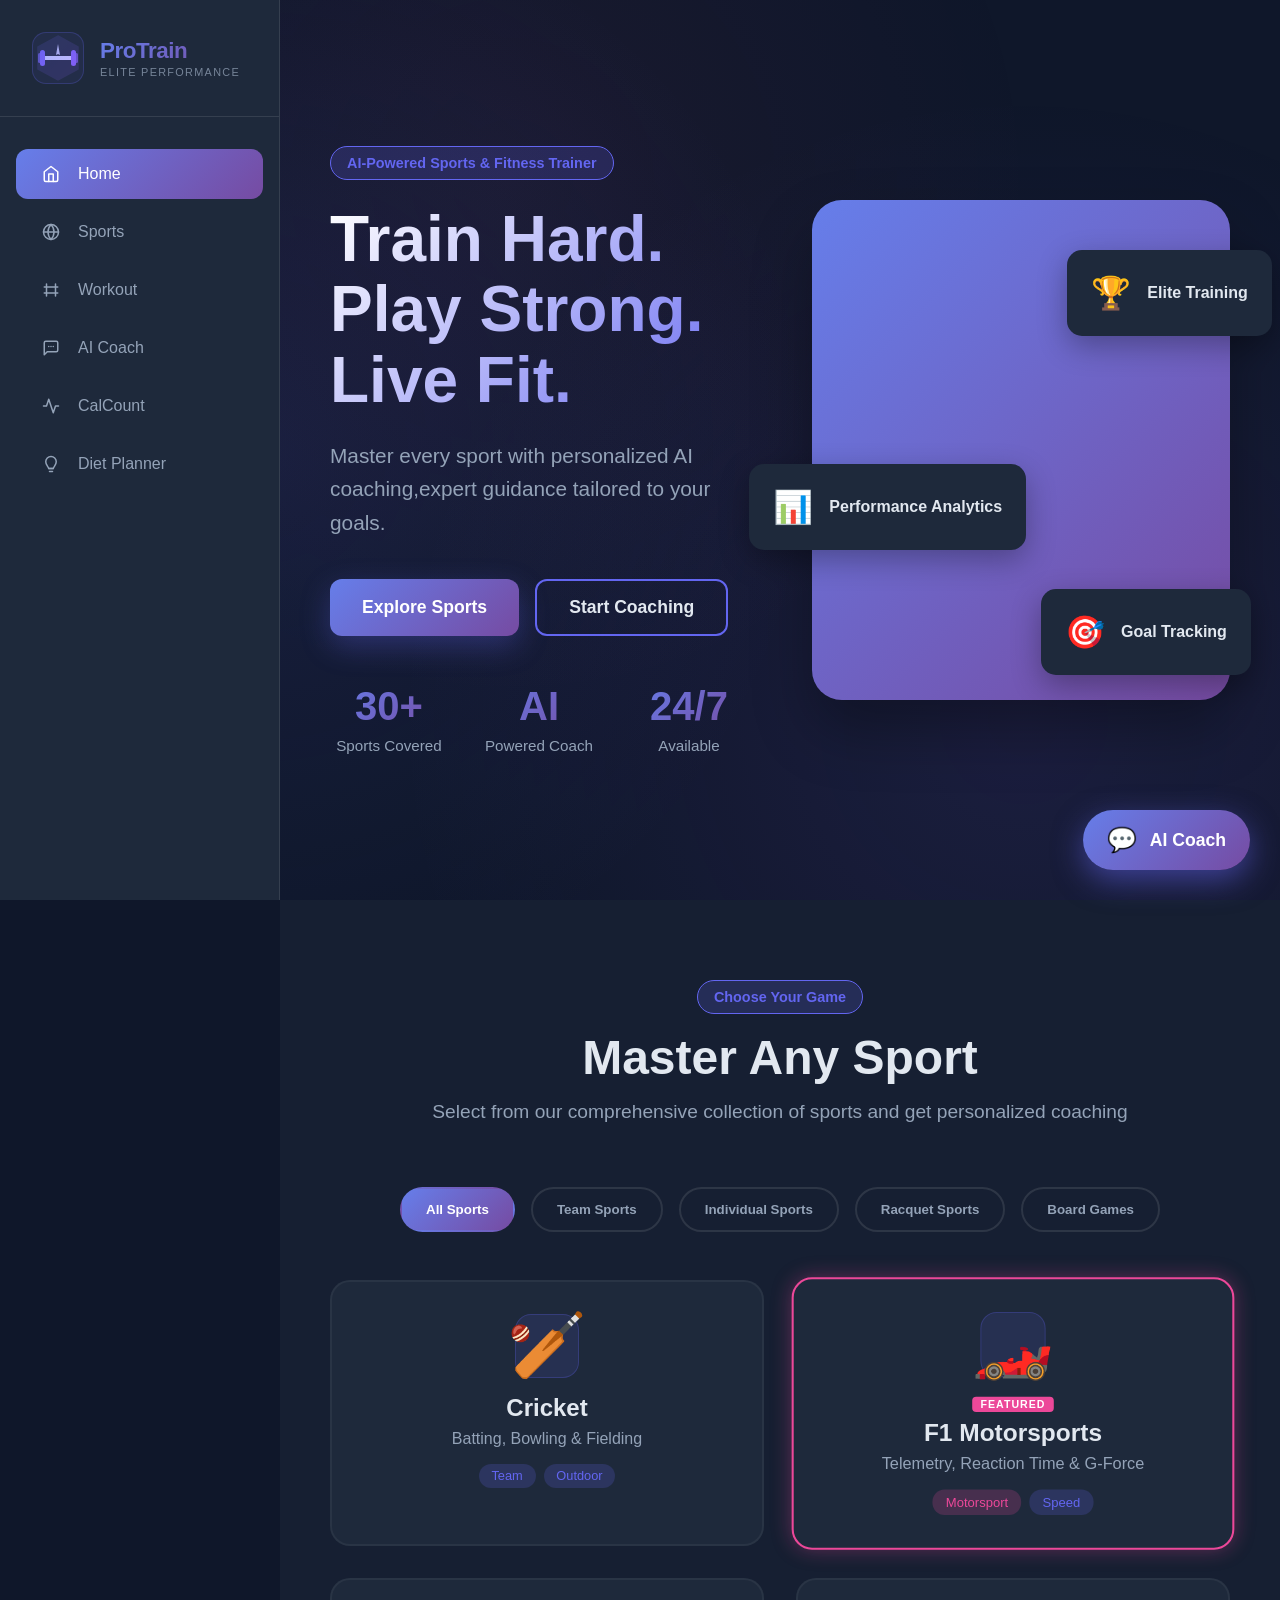
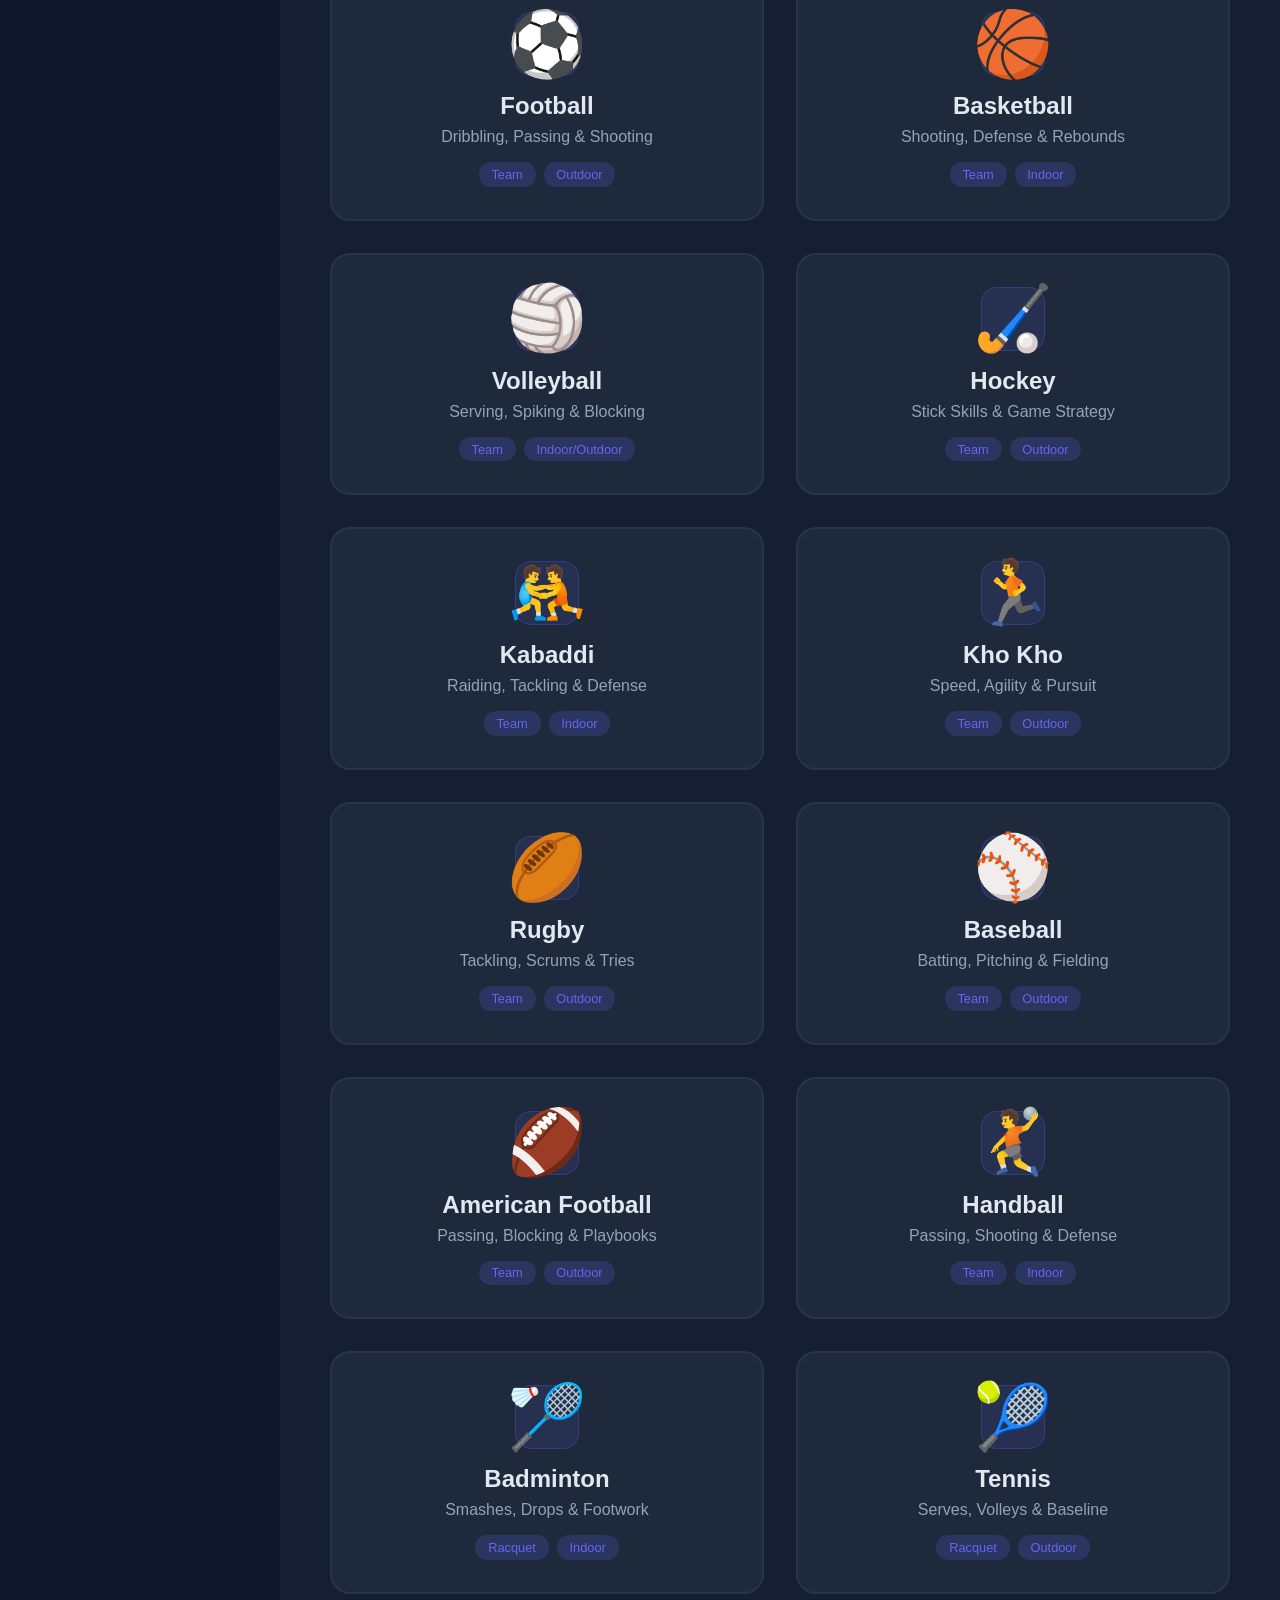
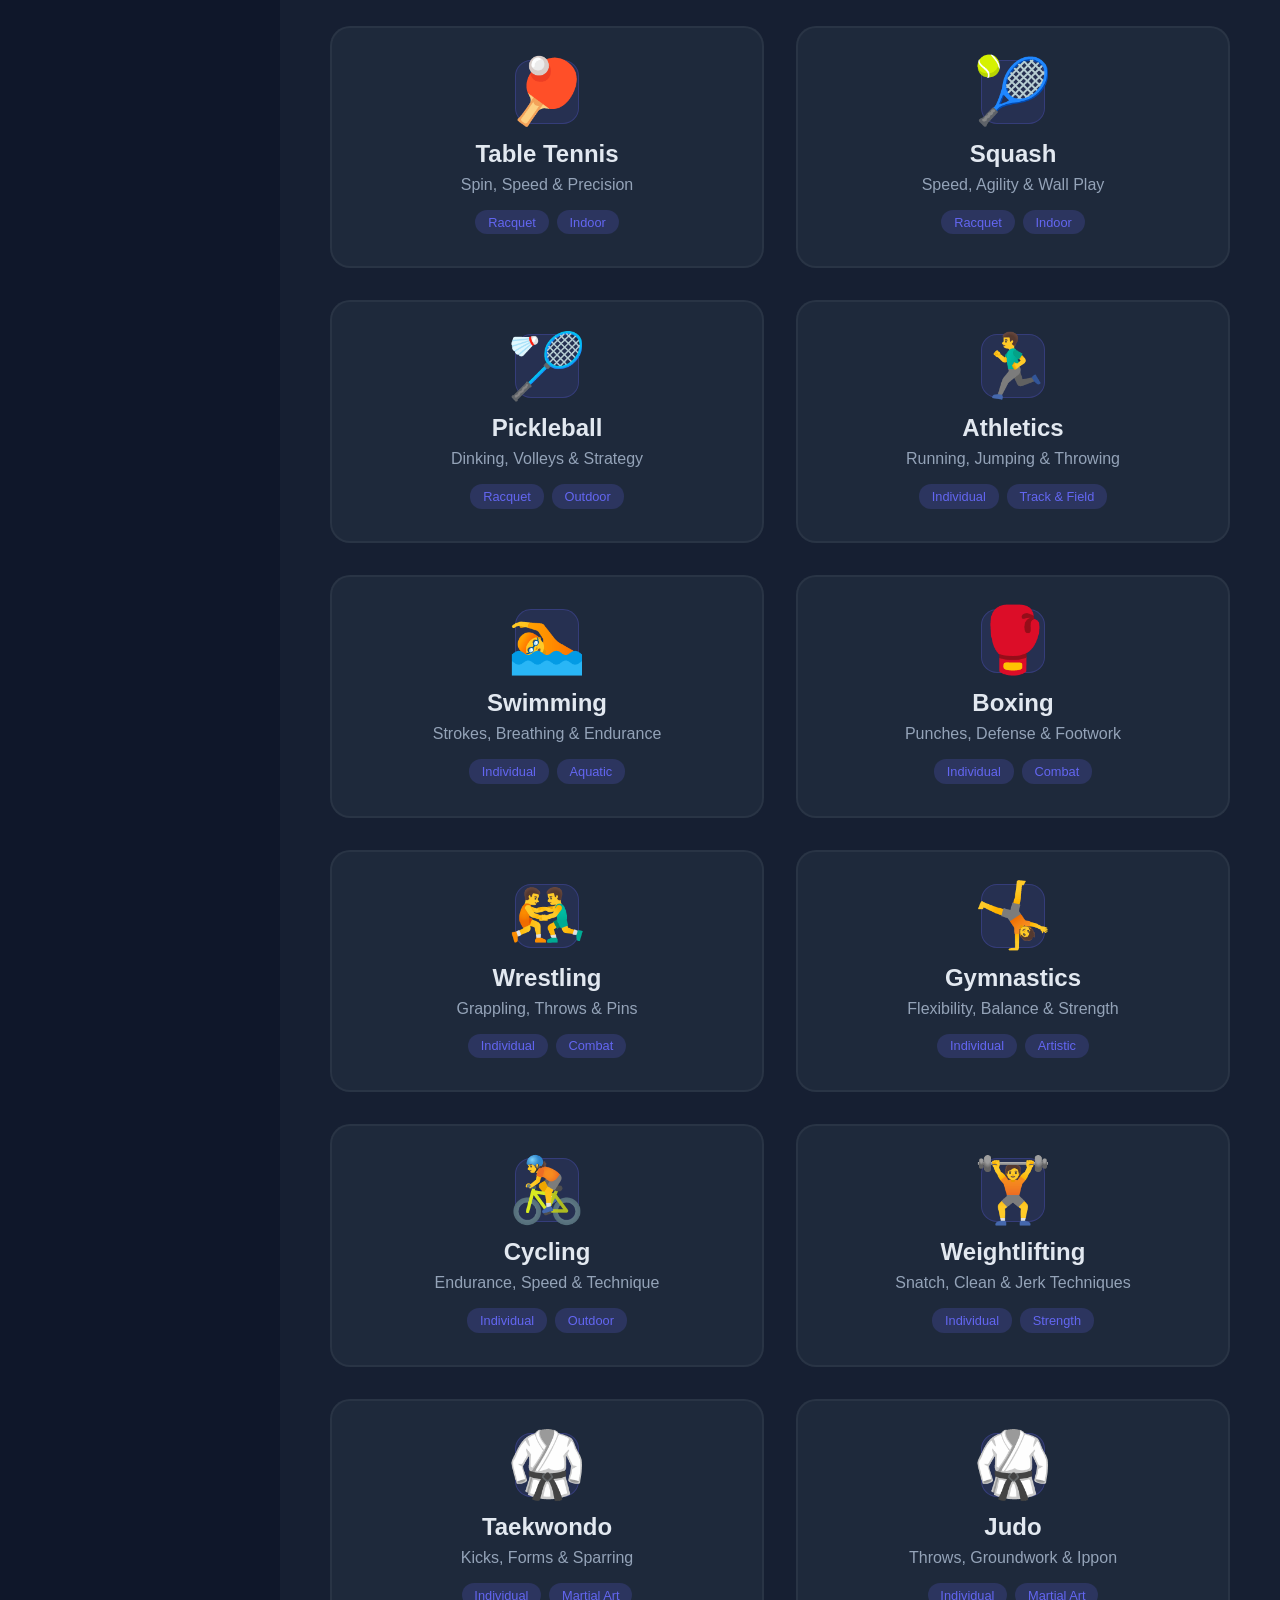
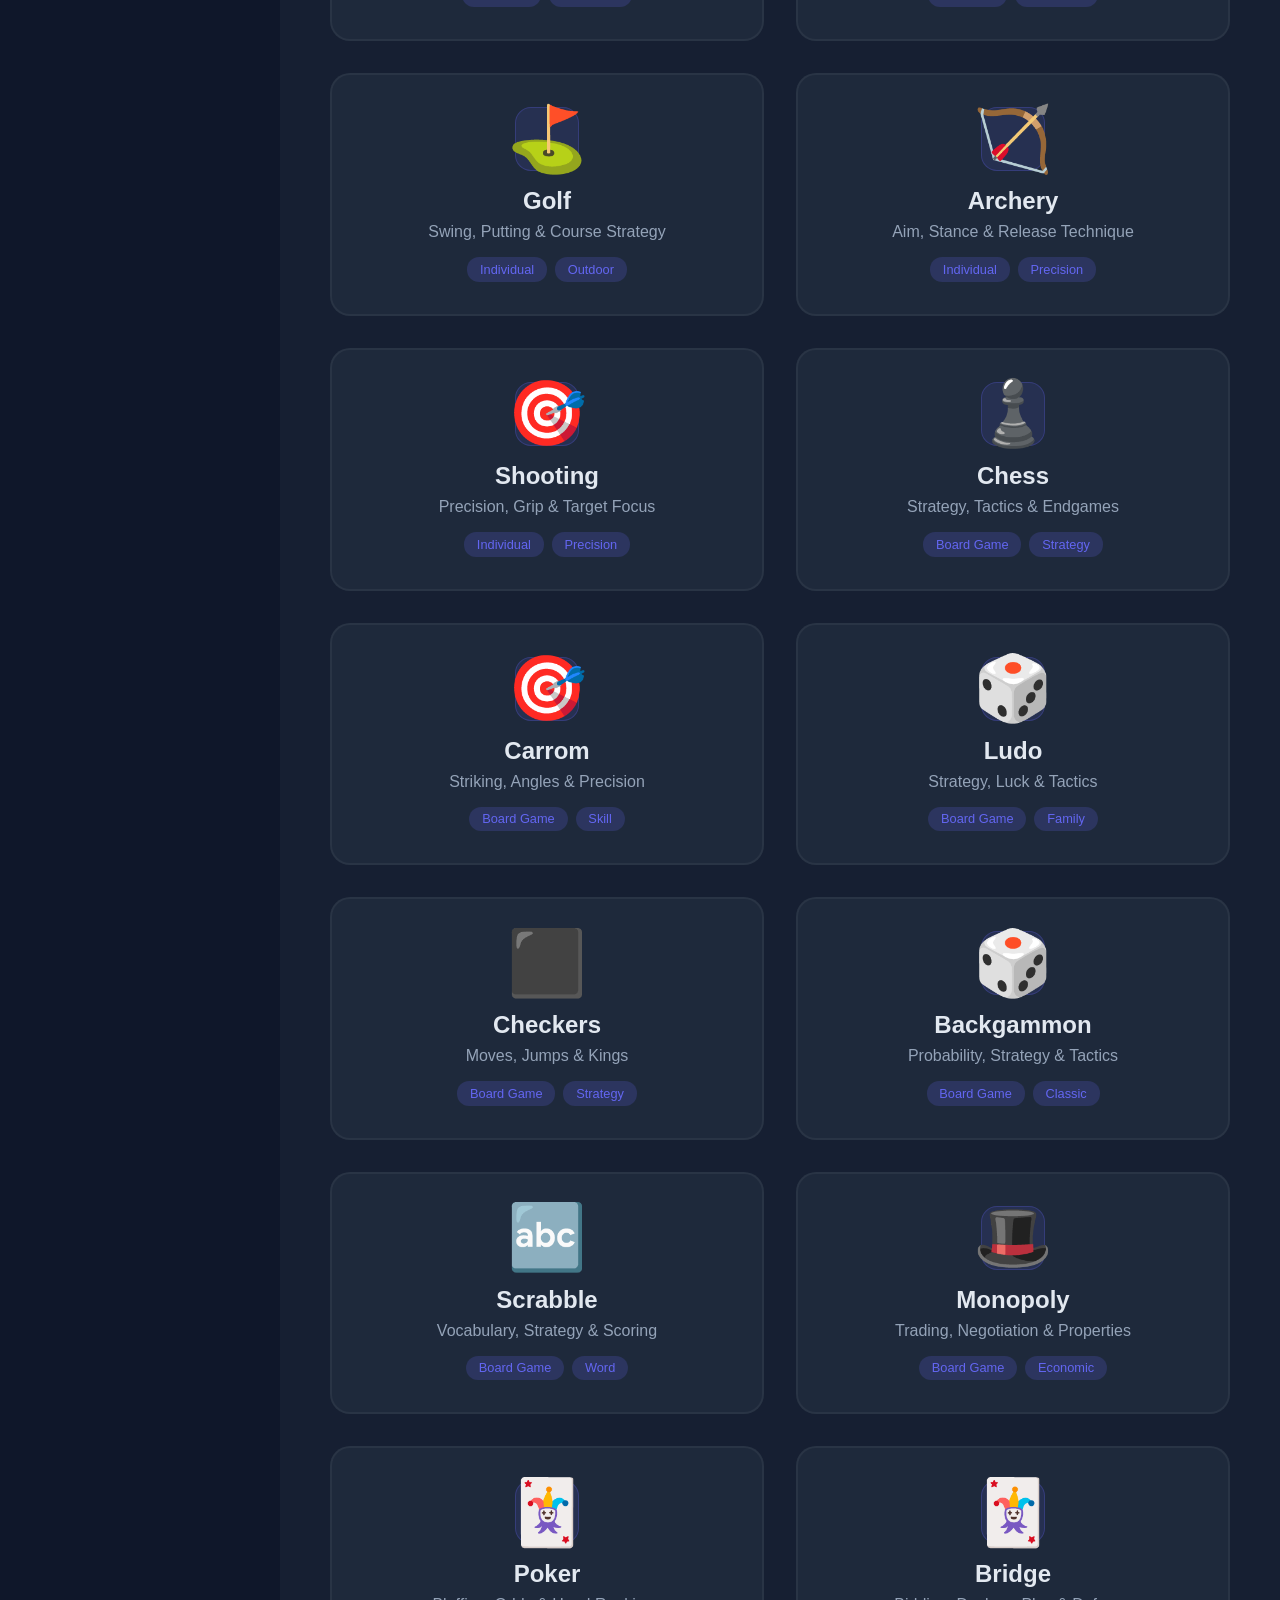
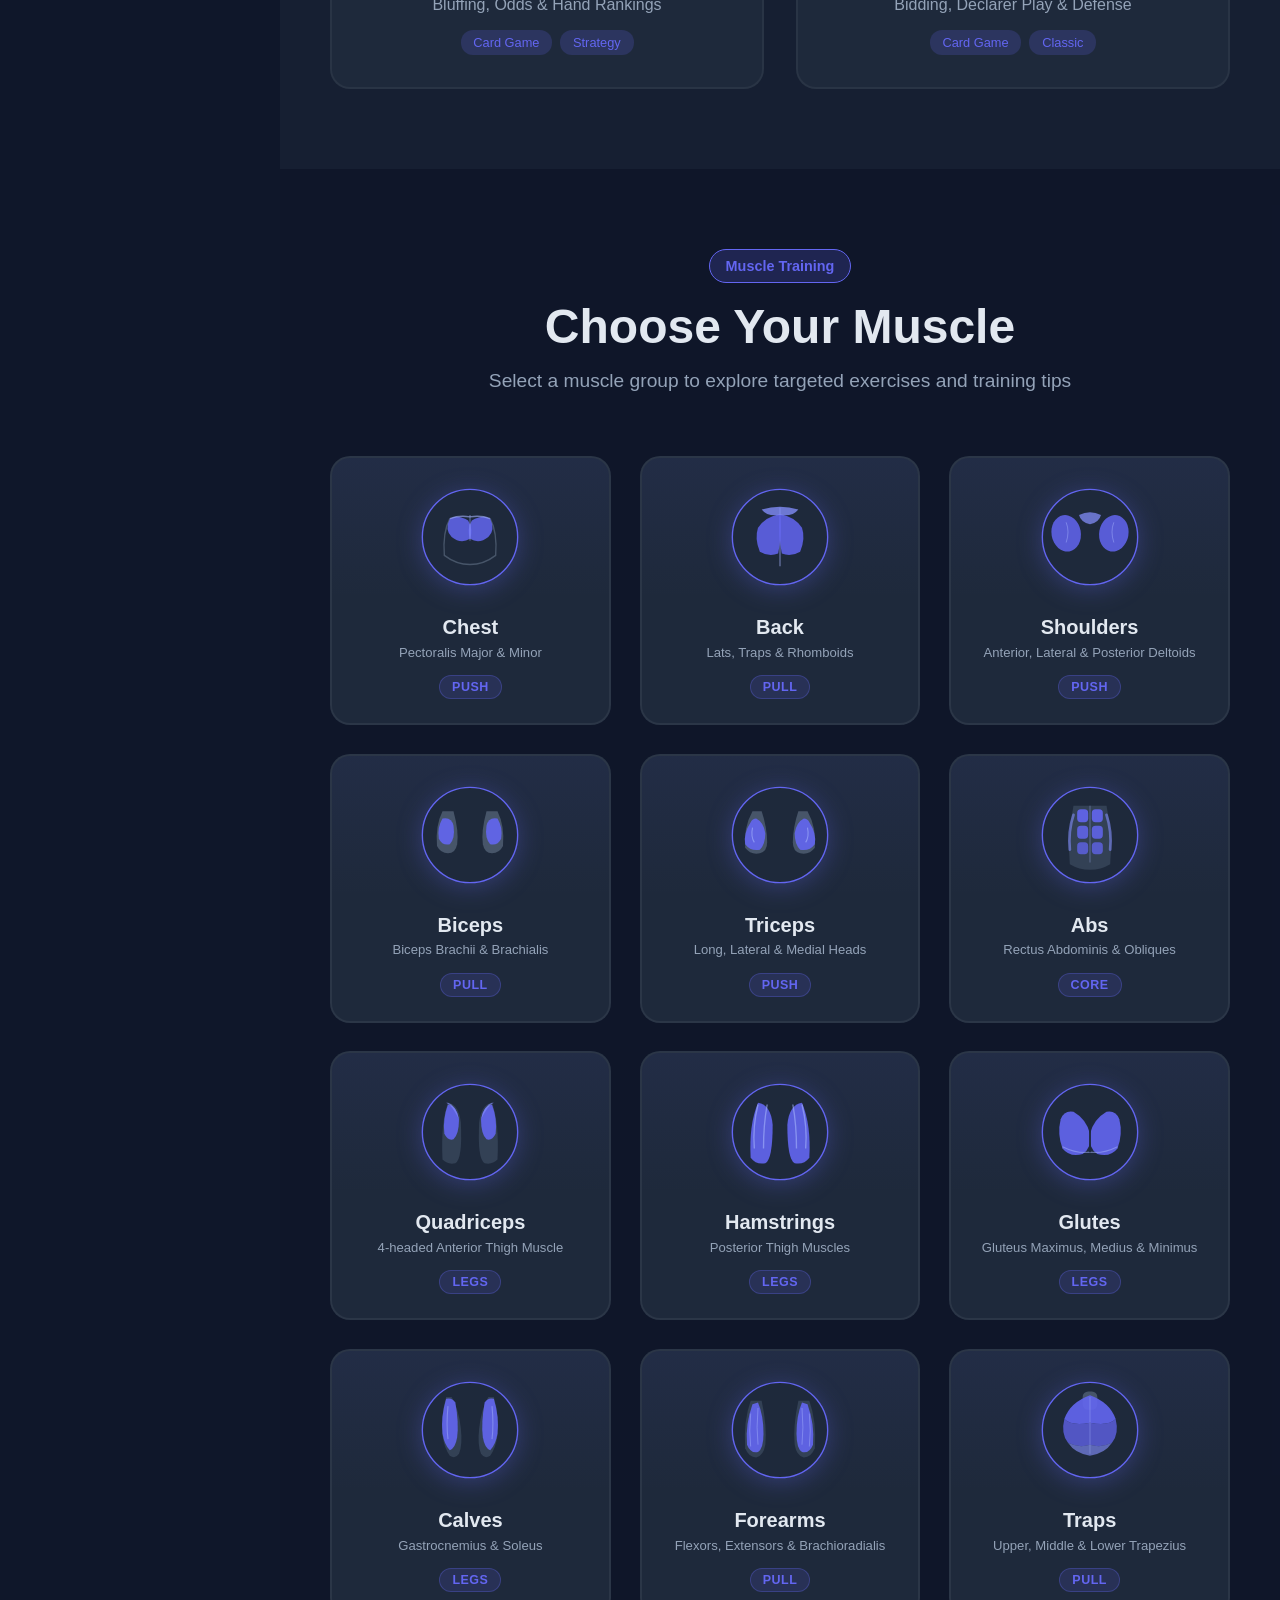
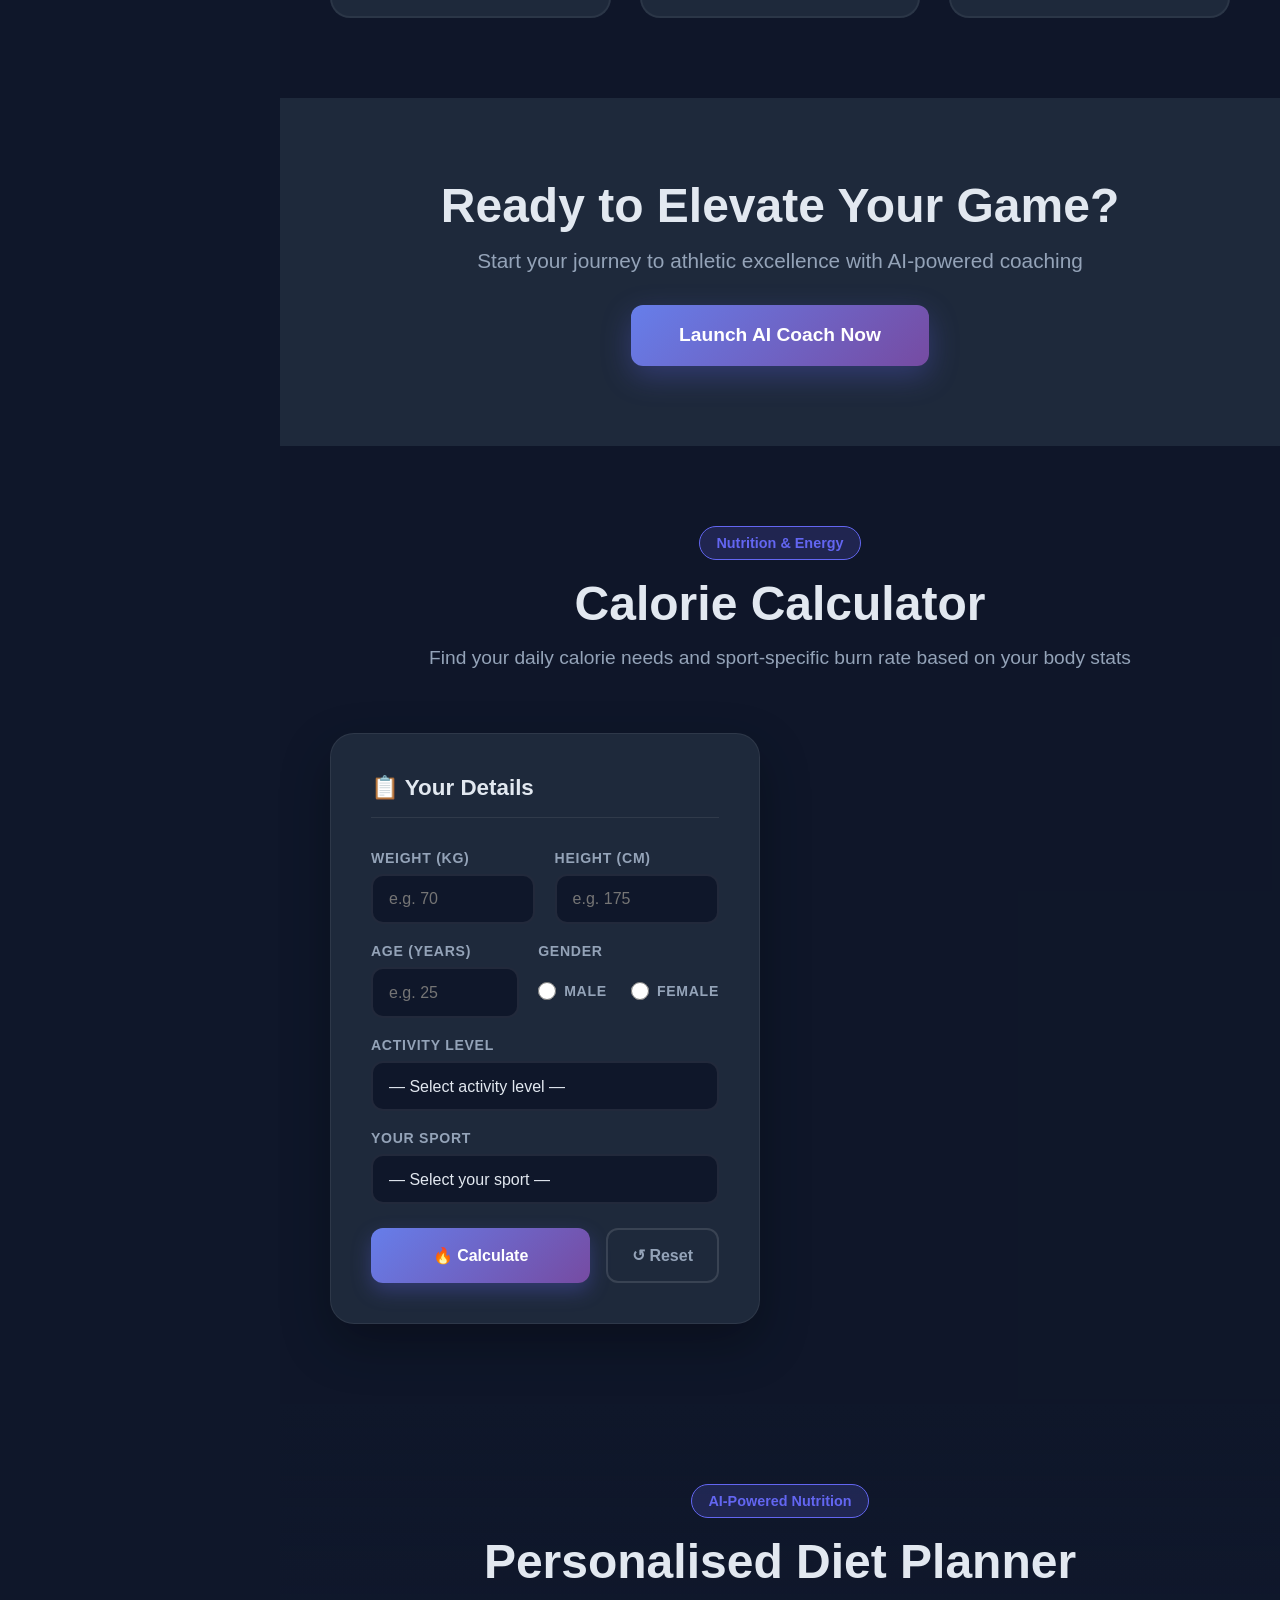
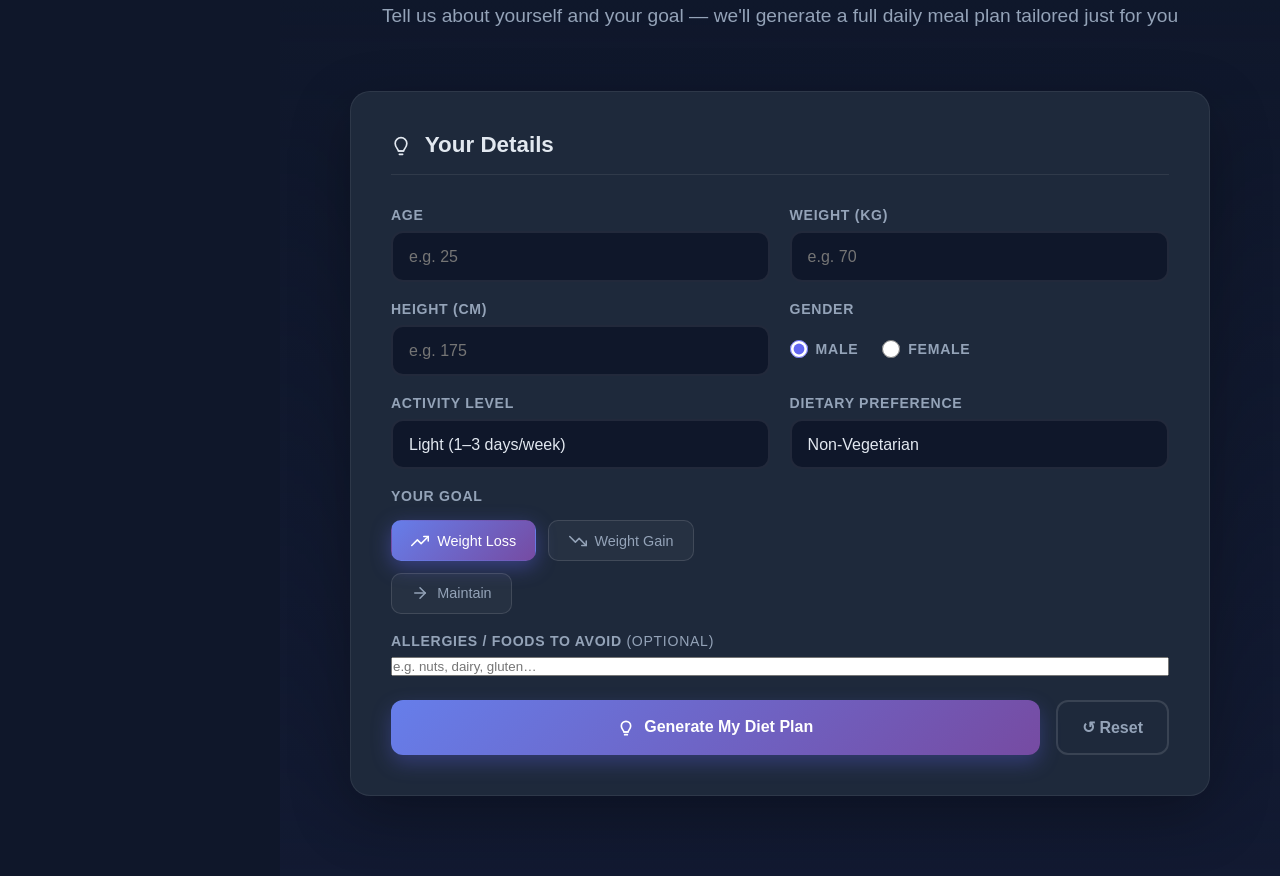
==== commit 9e23a5f6: "modification" ====
--- a/index.html
+++ b/index.html
@@ -1,15 +1,17 @@
 <!DOCTYPE html>
 <html lang="en">
+
 <head>
     <meta charset="UTF-8">
     <meta name="viewport" content="width=device-width, initial-scale=1.0">
     <title>Sports Master - Elite Training Hub</title>
     <link rel="stylesheet" href="style.css">
 </head>
+
 <body>
     <!-- Particle Background -->
     <div class="particles"></div>
-    
+
     <!-- Side Navigation -->
     <nav class="sidenav">
         <div class="logo-section">
@@ -17,26 +19,27 @@
                 <svg width="48" height="48" viewBox="0 0 48 48" fill="none" xmlns="http://www.w3.org/2000/svg">
                     <defs>
                         <linearGradient id="lg1" x1="0" y1="0" x2="48" y2="48" gradientUnits="userSpaceOnUse">
-                            <stop offset="0%" stop-color="#6366f1"/>
-                            <stop offset="100%" stop-color="#8b5cf6"/>
+                            <stop offset="0%" stop-color="#6366f1" />
+                            <stop offset="100%" stop-color="#8b5cf6" />
                         </linearGradient>
                         <linearGradient id="lg2" x1="0" y1="0" x2="48" y2="48" gradientUnits="userSpaceOnUse">
-                            <stop offset="0%" stop-color="#a5b4fc"/>
-                            <stop offset="100%" stop-color="#c4b5fd"/>
+                            <stop offset="0%" stop-color="#a5b4fc" />
+                            <stop offset="100%" stop-color="#c4b5fd" />
                         </linearGradient>
                     </defs>
                     <!-- Hexagon background -->
-                    <polygon points="24,2 44,13 44,35 24,46 4,35 4,13" fill="url(#lg1)" opacity="0.15" stroke="url(#lg1)" stroke-width="1.5"/>
+                    <polygon points="24,2 44,13 44,35 24,46 4,35 4,13" fill="url(#lg1)" opacity="0.15"
+                        stroke="url(#lg1)" stroke-width="1.5" />
                     <!-- Barbell bar -->
-                    <rect x="8" y="22" width="32" height="4" rx="2" fill="url(#lg2)"/>
+                    <rect x="8" y="22" width="32" height="4" rx="2" fill="url(#lg2)" />
                     <!-- Left weight plates -->
-                    <rect x="6" y="16" width="5" height="16" rx="2.5" fill="url(#lg1)"/>
-                    <rect x="4" y="19" width="3" height="10" rx="1.5" fill="url(#lg1)" opacity="0.7"/>
+                    <rect x="6" y="16" width="5" height="16" rx="2.5" fill="url(#lg1)" />
+                    <rect x="4" y="19" width="3" height="10" rx="1.5" fill="url(#lg1)" opacity="0.7" />
                     <!-- Right weight plates -->
-                    <rect x="37" y="16" width="5" height="16" rx="2.5" fill="url(#lg1)"/>
-                    <rect x="41" y="19" width="3" height="10" rx="1.5" fill="url(#lg1)" opacity="0.7"/>
+                    <rect x="37" y="16" width="5" height="16" rx="2.5" fill="url(#lg1)" />
+                    <rect x="41" y="19" width="3" height="10" rx="1.5" fill="url(#lg1)" opacity="0.7" />
                     <!-- Center highlight spark -->
-                    <polygon points="24,10 26,21 24,20 22,21" fill="url(#lg2)" opacity="0.9"/>
+                    <polygon points="24,10 26,21 24,20 22,21" fill="url(#lg2)" opacity="0.9" />
                 </svg>
             </div>
             <div class="logo-text-block">
@@ -46,23 +49,49 @@
         </div>
         <ul class="nav-menu">
             <li><a href="#home" class="nav-item active">
-                <span class="icon"><svg width="18" height="18" viewBox="0 0 24 24" fill="none" stroke="currentColor" stroke-width="2" stroke-linecap="round" stroke-linejoin="round"><path d="M3 9l9-7 9 7v11a2 2 0 0 1-2 2H5a2 2 0 0 1-2-2z"/><polyline points="9 22 9 12 15 12 15 22"/></svg></span>
-                <span>Home</span></a></li>
+                    <span class="icon"><svg width="18" height="18" viewBox="0 0 24 24" fill="none" stroke="currentColor"
+                            stroke-width="2" stroke-linecap="round" stroke-linejoin="round">
+                            <path d="M3 9l9-7 9 7v11a2 2 0 0 1-2 2H5a2 2 0 0 1-2-2z" />
+                            <polyline points="9 22 9 12 15 12 15 22" />
+                        </svg></span>
+                    <span>Home</span></a></li>
             <li><a href="#sports" class="nav-item">
-                <span class="icon"><svg width="18" height="18" viewBox="0 0 24 24" fill="none" stroke="currentColor" stroke-width="2" stroke-linecap="round" stroke-linejoin="round"><circle cx="12" cy="12" r="10"/><path d="M12 2a14.5 14.5 0 0 0 0 20 14.5 14.5 0 0 0 0-20"/><path d="M2 12h20"/></svg></span>
-                <span>Sports</span></a></li>
+                    <span class="icon"><svg width="18" height="18" viewBox="0 0 24 24" fill="none" stroke="currentColor"
+                            stroke-width="2" stroke-linecap="round" stroke-linejoin="round">
+                            <circle cx="12" cy="12" r="10" />
+                            <path d="M12 2a14.5 14.5 0 0 0 0 20 14.5 14.5 0 0 0 0-20" />
+                            <path d="M2 12h20" />
+                        </svg></span>
+                    <span>Sports</span></a></li>
             <li><a href="#workout" class="nav-item">
-                <span class="icon"><svg width="18" height="18" viewBox="0 0 24 24" fill="none" stroke="currentColor" stroke-width="2" stroke-linecap="round" stroke-linejoin="round"><path d="M6 4v16M18 4v16M3 8h4M17 8h4M3 16h4M17 16h4M7 8h10M7 16h10"/></svg></span>
-                <span>Workout</span></a></li>
+                    <span class="icon"><svg width="18" height="18" viewBox="0 0 24 24" fill="none" stroke="currentColor"
+                            stroke-width="2" stroke-linecap="round" stroke-linejoin="round">
+                            <path d="M6 4v16M18 4v16M3 8h4M17 8h4M3 16h4M17 16h4M7 8h10M7 16h10" />
+                        </svg></span>
+                    <span>Workout</span></a></li>
             <li><a href="#ai-coach" class="nav-item">
-                <span class="icon"><svg width="18" height="18" viewBox="0 0 24 24" fill="none" stroke="currentColor" stroke-width="2" stroke-linecap="round" stroke-linejoin="round"><path d="M21 15a2 2 0 0 1-2 2H7l-4 4V5a2 2 0 0 1 2-2h14a2 2 0 0 1 2 2z"/><circle cx="9" cy="10" r="1" fill="currentColor" stroke="none"/><circle cx="12" cy="10" r="1" fill="currentColor" stroke="none"/><circle cx="15" cy="10" r="1" fill="currentColor" stroke="none"/></svg></span>
-                <span>AI Coach</span></a></li>
+                    <span class="icon"><svg width="18" height="18" viewBox="0 0 24 24" fill="none" stroke="currentColor"
+                            stroke-width="2" stroke-linecap="round" stroke-linejoin="round">
+                            <path d="M21 15a2 2 0 0 1-2 2H7l-4 4V5a2 2 0 0 1 2-2h14a2 2 0 0 1 2 2z" />
+                            <circle cx="9" cy="10" r="1" fill="currentColor" stroke="none" />
+                            <circle cx="12" cy="10" r="1" fill="currentColor" stroke="none" />
+                            <circle cx="15" cy="10" r="1" fill="currentColor" stroke="none" />
+                        </svg></span>
+                    <span>AI Coach</span></a></li>
             <li><a href="#calcount" class="nav-item">
-                <span class="icon"><svg width="18" height="18" viewBox="0 0 24 24" fill="none" stroke="currentColor" stroke-width="2" stroke-linecap="round" stroke-linejoin="round"><polyline points="22 12 18 12 15 21 9 3 6 12 2 12"/></svg></span>
-                <span>CalCount</span></a></li>
+                    <span class="icon"><svg width="18" height="18" viewBox="0 0 24 24" fill="none" stroke="currentColor"
+                            stroke-width="2" stroke-linecap="round" stroke-linejoin="round">
+                            <polyline points="22 12 18 12 15 21 9 3 6 12 2 12" />
+                        </svg></span>
+                    <span>CalCount</span></a></li>
             <li><a href="#diet-planner" class="nav-item">
-                <span class="icon"><svg width="18" height="18" viewBox="0 0 24 24" fill="none" stroke="currentColor" stroke-width="2" stroke-linecap="round" stroke-linejoin="round"><path d="M12 2a7 7 0 0 1 7 7c0 4-3 6-4 9H9c-1-3-4-5-4-9a7 7 0 0 1 7-7z"/><path d="M9 18h6"/><path d="M10 22h4"/></svg></span>
-                <span>Diet Planner</span></a></li>
+                    <span class="icon"><svg width="18" height="18" viewBox="0 0 24 24" fill="none" stroke="currentColor"
+                            stroke-width="2" stroke-linecap="round" stroke-linejoin="round">
+                            <path d="M12 2a7 7 0 0 1 7 7c0 4-3 6-4 9H9c-1-3-4-5-4-9a7 7 0 0 1 7-7z" />
+                            <path d="M9 18h6" />
+                            <path d="M10 22h4" />
+                        </svg></span>
+                    <span>Diet Planner</span></a></li>
         </ul>
     </nav>
 
@@ -74,7 +103,8 @@
                 <div class="hero-left">
                     <span class="badge">AI-Powered Sports & Fitness Trainer</span>
                     <h1 class="main-title">Train Hard. Play Strong. Live Fit.</h1>
-                    <p class="main-subtitle">Master every sport with personalized AI coaching,expert guidance tailored to your goals.</p>
+                    <p class="main-subtitle">Master every sport with personalized AI coaching,expert guidance tailored
+                        to your goals.</p>
                     <div class="hero-buttons">
                         <button class="btn-primary" onclick="scrollToSection('sports')">Explore Sports</button>
                         <button class="btn-secondary" onclick="toggleChatbot()">Start Coaching</button>
@@ -119,9 +149,10 @@
             <div class="section-header">
                 <span class="section-badge">Choose Your Game</span>
                 <h2 class="section-title">Master Any Sport</h2>
-                <p class="section-subtitle">Select from our comprehensive collection of sports and get personalized coaching</p>
+                <p class="section-subtitle">Select from our comprehensive collection of sports and get personalized
+                    coaching</p>
             </div>
-            
+
             <div class="sports-categories">
                 <button class="category-btn active" onclick="filterSports('all')">All Sports</button>
                 <button class="category-btn" onclick="filterSports('team')">Team Sports</button>
@@ -143,6 +174,23 @@
                         </div>
                     </div>
                 </div>
+                <!-- Featured Sport Card -->
+                <div class="sport-card-new" data-category="team" onclick="selectSport('Formula 1 Racing')"
+                    style="border: 2px solid #ec4899; box-shadow: 0 0 20px rgba(236,72,153,0.35); transform: scale(1.02);">
+                    <div class="sport-card-inner">
+                        <div class="sport-icon-large">🏎️</div>
+                        <div
+                            style="background: #ec4899; color: #fff; font-size: 0.65rem; font-weight: bold; border-radius: 4px; padding: 2px 8px; display: inline-block; margin-bottom: 6px; letter-spacing: 1px;">
+                            FEATURED</div>
+                        <h3>F1 Motorsports</h3>
+                        <p>Telemetry, Reaction Time & G-Force</p>
+                        <div class="sport-tags">
+                            <span class="tag"
+                                style="background: rgba(236,72,153,0.2); color: #ec4899;">Motorsport</span>
+                            <span class="tag">Speed</span>
+                        </div>
+                    </div>
+                </div>
 
                 <div class="sport-card-new" data-category="team" onclick="selectSport('Football')">
                     <div class="sport-card-inner">
@@ -581,7 +629,7 @@
             </div>
         </section>
 
-                <!-- Workout Section -->
+        <!-- Workout Section -->
         <section id="workout" class="workout-section">
             <div class="section-header">
                 <span class="section-badge">Muscle Training</span>
@@ -594,17 +642,22 @@
                 <div class="muscle-card" onclick="openExercises('chest')">
                     <div class="muscle-svg-wrap">
                         <svg viewBox="0 0 120 120" xmlns="http://www.w3.org/2000/svg">
-                            <ellipse cx="60" cy="60" rx="52" ry="52" fill="#1e293b" stroke="#6366f1" stroke-width="1.5"/>
+                            <ellipse cx="60" cy="60" rx="52" ry="52" fill="#1e293b" stroke="#6366f1"
+                                stroke-width="1.5" />
                             <!-- torso outline -->
-                            <path d="M38 40 Q30 55 32 80 Q45 90 60 90 Q75 90 88 80 Q90 55 82 40" fill="none" stroke="#475569" stroke-width="1.5"/>
+                            <path d="M38 40 Q30 55 32 80 Q45 90 60 90 Q75 90 88 80 Q90 55 82 40" fill="none"
+                                stroke="#475569" stroke-width="1.5" />
                             <!-- left pec -->
-                            <path d="M38 40 Q46 35 58 42 Q64 52 60 62 Q50 68 40 60 Q32 52 38 40Z" fill="#6366f1" opacity="0.85"/>
+                            <path d="M38 40 Q46 35 58 42 Q64 52 60 62 Q50 68 40 60 Q32 52 38 40Z" fill="#6366f1"
+                                opacity="0.85" />
                             <!-- right pec -->
-                            <path d="M82 40 Q74 35 62 42 Q56 52 60 62 Q70 68 80 60 Q88 52 82 40Z" fill="#6366f1" opacity="0.85"/>
+                            <path d="M82 40 Q74 35 62 42 Q56 52 60 62 Q70 68 80 60 Q88 52 82 40Z" fill="#6366f1"
+                                opacity="0.85" />
                             <!-- sternum line -->
-                            <line x1="60" y1="36" x2="60" y2="64" stroke="#a5b4fc" stroke-width="1" opacity="0.6"/>
+                            <line x1="60" y1="36" x2="60" y2="64" stroke="#a5b4fc" stroke-width="1" opacity="0.6" />
                             <!-- clavicles -->
-                            <path d="M38 40 Q48 36 60 38 Q72 36 82 40" fill="none" stroke="#a5b4fc" stroke-width="1.5" opacity="0.6"/>
+                            <path d="M38 40 Q48 36 60 38 Q72 36 82 40" fill="none" stroke="#a5b4fc" stroke-width="1.5"
+                                opacity="0.6" />
                         </svg>
                     </div>
                     <div class="muscle-info">
@@ -617,15 +670,18 @@
                 <div class="muscle-card" onclick="openExercises('back')">
                     <div class="muscle-svg-wrap">
                         <svg viewBox="0 0 120 120" xmlns="http://www.w3.org/2000/svg">
-                            <ellipse cx="60" cy="60" rx="52" ry="52" fill="#1e293b" stroke="#6366f1" stroke-width="1.5"/>
+                            <ellipse cx="60" cy="60" rx="52" ry="52" fill="#1e293b" stroke="#6366f1"
+                                stroke-width="1.5" />
                             <!-- spine -->
-                            <line x1="60" y1="28" x2="60" y2="92" stroke="#a5b4fc" stroke-width="1.5" opacity="0.5"/>
+                            <line x1="60" y1="28" x2="60" y2="92" stroke="#a5b4fc" stroke-width="1.5" opacity="0.5" />
                             <!-- left lat -->
-                            <path d="M60 35 Q44 38 36 50 Q32 62 38 76 Q48 82 58 78 Q62 60 60 35Z" fill="#6366f1" opacity="0.85"/>
+                            <path d="M60 35 Q44 38 36 50 Q32 62 38 76 Q48 82 58 78 Q62 60 60 35Z" fill="#6366f1"
+                                opacity="0.85" />
                             <!-- right lat -->
-                            <path d="M60 35 Q76 38 84 50 Q88 62 82 76 Q72 82 62 78 Q58 60 60 35Z" fill="#6366f1" opacity="0.85"/>
+                            <path d="M60 35 Q76 38 84 50 Q88 62 82 76 Q72 82 62 78 Q58 60 60 35Z" fill="#6366f1"
+                                opacity="0.85" />
                             <!-- traps -->
-                            <path d="M40 30 Q60 24 80 30 Q74 38 60 36 Q46 38 40 30Z" fill="#818cf8" opacity="0.8"/>
+                            <path d="M40 30 Q60 24 80 30 Q74 38 60 36 Q46 38 40 30Z" fill="#818cf8" opacity="0.8" />
                         </svg>
                     </div>
                     <div class="muscle-info">
@@ -638,16 +694,19 @@
                 <div class="muscle-card" onclick="openExercises('shoulders')">
                     <div class="muscle-svg-wrap">
                         <svg viewBox="0 0 120 120" xmlns="http://www.w3.org/2000/svg">
-                            <ellipse cx="60" cy="60" rx="52" ry="52" fill="#1e293b" stroke="#6366f1" stroke-width="1.5"/>
+                            <ellipse cx="60" cy="60" rx="52" ry="52" fill="#1e293b" stroke="#6366f1"
+                                stroke-width="1.5" />
                             <!-- left deltoid -->
-                            <ellipse cx="34" cy="56" rx="16" ry="20" fill="#6366f1" opacity="0.85" transform="rotate(-10 34 56)"/>
+                            <ellipse cx="34" cy="56" rx="16" ry="20" fill="#6366f1" opacity="0.85"
+                                transform="rotate(-10 34 56)" />
                             <!-- right deltoid -->
-                            <ellipse cx="86" cy="56" rx="16" ry="20" fill="#6366f1" opacity="0.85" transform="rotate(10 86 56)"/>
+                            <ellipse cx="86" cy="56" rx="16" ry="20" fill="#6366f1" opacity="0.85"
+                                transform="rotate(10 86 56)" />
                             <!-- neck/trap base -->
-                            <path d="M48 36 Q60 30 72 36 Q70 44 60 46 Q50 44 48 36Z" fill="#818cf8" opacity="0.75"/>
+                            <path d="M48 36 Q60 30 72 36 Q70 44 60 46 Q50 44 48 36Z" fill="#818cf8" opacity="0.75" />
                             <!-- anterior lines -->
-                            <path d="M34 44 Q38 54 34 66" fill="none" stroke="#a5b4fc" stroke-width="1" opacity="0.5"/>
-                            <path d="M86 44 Q82 54 86 66" fill="none" stroke="#a5b4fc" stroke-width="1" opacity="0.5"/>
+                            <path d="M34 44 Q38 54 34 66" fill="none" stroke="#a5b4fc" stroke-width="1" opacity="0.5" />
+                            <path d="M86 44 Q82 54 86 66" fill="none" stroke="#a5b4fc" stroke-width="1" opacity="0.5" />
                         </svg>
                     </div>
                     <div class="muscle-info">
@@ -660,15 +719,18 @@
                 <div class="muscle-card" onclick="openExercises('biceps')">
                     <div class="muscle-svg-wrap">
                         <svg viewBox="0 0 120 120" xmlns="http://www.w3.org/2000/svg">
-                            <ellipse cx="60" cy="60" rx="52" ry="52" fill="#1e293b" stroke="#6366f1" stroke-width="1.5"/>
+                            <ellipse cx="60" cy="60" rx="52" ry="52" fill="#1e293b" stroke="#6366f1"
+                                stroke-width="1.5" />
                             <!-- left arm outline -->
-                            <path d="M30 34 Q22 50 24 72 Q28 80 36 80 Q44 80 46 70 Q48 56 42 34Z" fill="#475569"/>
+                            <path d="M30 34 Q22 50 24 72 Q28 80 36 80 Q44 80 46 70 Q48 56 42 34Z" fill="#475569" />
                             <!-- left bicep peak -->
-                            <path d="M30 42 Q24 52 26 64 Q30 72 38 70 Q44 64 42 50 Q40 40 30 42Z" fill="#6366f1" opacity="0.9"/>
+                            <path d="M30 42 Q24 52 26 64 Q30 72 38 70 Q44 64 42 50 Q40 40 30 42Z" fill="#6366f1"
+                                opacity="0.9" />
                             <!-- right arm outline -->
-                            <path d="M90 34 Q98 50 96 72 Q92 80 84 80 Q76 80 74 70 Q72 56 78 34Z" fill="#475569"/>
+                            <path d="M90 34 Q98 50 96 72 Q92 80 84 80 Q76 80 74 70 Q72 56 78 34Z" fill="#475569" />
                             <!-- right bicep peak -->
-                            <path d="M90 42 Q96 52 94 64 Q90 72 82 70 Q76 64 78 50 Q80 40 90 42Z" fill="#6366f1" opacity="0.9"/>
+                            <path d="M90 42 Q96 52 94 64 Q90 72 82 70 Q76 64 78 50 Q80 40 90 42Z" fill="#6366f1"
+                                opacity="0.9" />
                         </svg>
                     </div>
                     <div class="muscle-info">
@@ -681,17 +743,22 @@
                 <div class="muscle-card" onclick="openExercises('triceps')">
                     <div class="muscle-svg-wrap">
                         <svg viewBox="0 0 120 120" xmlns="http://www.w3.org/2000/svg">
-                            <ellipse cx="60" cy="60" rx="52" ry="52" fill="#1e293b" stroke="#6366f1" stroke-width="1.5"/>
+                            <ellipse cx="60" cy="60" rx="52" ry="52" fill="#1e293b" stroke="#6366f1"
+                                stroke-width="1.5" />
                             <!-- left arm back -->
-                            <path d="M30 34 Q20 52 22 74 Q28 82 38 80 Q46 78 46 68 Q46 52 40 34Z" fill="#475569"/>
+                            <path d="M30 34 Q20 52 22 74 Q28 82 38 80 Q46 78 46 68 Q46 52 40 34Z" fill="#475569" />
                             <!-- left tricep (3 heads visible as horseshoe) -->
-                            <path d="M28 46 Q20 58 22 70 Q28 78 38 76 Q44 70 44 58 Q42 46 34 42 Q30 42 28 46Z" fill="#6366f1" opacity="0.9"/>
-                            <path d="M30 52 Q28 62 32 68" fill="none" stroke="#a5b4fc" stroke-width="1.2" opacity="0.6"/>
+                            <path d="M28 46 Q20 58 22 70 Q28 78 38 76 Q44 70 44 58 Q42 46 34 42 Q30 42 28 46Z"
+                                fill="#6366f1" opacity="0.9" />
+                            <path d="M30 52 Q28 62 32 68" fill="none" stroke="#a5b4fc" stroke-width="1.2"
+                                opacity="0.6" />
                             <!-- right arm back -->
-                            <path d="M90 34 Q100 52 98 74 Q92 82 82 80 Q74 78 74 68 Q74 52 80 34Z" fill="#475569"/>
+                            <path d="M90 34 Q100 52 98 74 Q92 82 82 80 Q74 78 74 68 Q74 52 80 34Z" fill="#475569" />
                             <!-- right tricep -->
-                            <path d="M92 46 Q100 58 98 70 Q92 78 82 76 Q76 70 76 58 Q78 46 86 42 Q90 42 92 46Z" fill="#6366f1" opacity="0.9"/>
-                            <path d="M90 52 Q92 62 88 68" fill="none" stroke="#a5b4fc" stroke-width="1.2" opacity="0.6"/>
+                            <path d="M92 46 Q100 58 98 70 Q92 78 82 76 Q76 70 76 58 Q78 46 86 42 Q90 42 92 46Z"
+                                fill="#6366f1" opacity="0.9" />
+                            <path d="M90 52 Q92 62 88 68" fill="none" stroke="#a5b4fc" stroke-width="1.2"
+                                opacity="0.6" />
                         </svg>
                     </div>
                     <div class="muscle-info">
@@ -704,21 +771,24 @@
                 <div class="muscle-card" onclick="openExercises('abs')">
                     <div class="muscle-svg-wrap">
                         <svg viewBox="0 0 120 120" xmlns="http://www.w3.org/2000/svg">
-                            <ellipse cx="60" cy="60" rx="52" ry="52" fill="#1e293b" stroke="#6366f1" stroke-width="1.5"/>
+                            <ellipse cx="60" cy="60" rx="52" ry="52" fill="#1e293b" stroke="#6366f1"
+                                stroke-width="1.5" />
                             <!-- torso -->
-                            <path d="M42 28 Q35 60 38 92 Q48 98 60 98 Q72 98 82 92 Q85 60 78 28Z" fill="#334155"/>
+                            <path d="M42 28 Q35 60 38 92 Q48 98 60 98 Q72 98 82 92 Q85 60 78 28Z" fill="#334155" />
                             <!-- linea alba (center line) -->
-                            <line x1="60" y1="28" x2="60" y2="90" stroke="#a5b4fc" stroke-width="1" opacity="0.4"/>
+                            <line x1="60" y1="28" x2="60" y2="90" stroke="#a5b4fc" stroke-width="1" opacity="0.4" />
                             <!-- 3 pairs of ab segments -->
-                            <rect x="46" y="32" width="12" height="14" rx="4" fill="#6366f1" opacity="0.9"/>
-                            <rect x="62" y="32" width="12" height="14" rx="4" fill="#6366f1" opacity="0.9"/>
-                            <rect x="46" y="50" width="12" height="14" rx="4" fill="#6366f1" opacity="0.85"/>
-                            <rect x="62" y="50" width="12" height="14" rx="4" fill="#6366f1" opacity="0.85"/>
-                            <rect x="46" y="68" width="12" height="13" rx="4" fill="#6366f1" opacity="0.75"/>
-                            <rect x="62" y="68" width="12" height="13" rx="4" fill="#6366f1" opacity="0.75"/>
+                            <rect x="46" y="32" width="12" height="14" rx="4" fill="#6366f1" opacity="0.9" />
+                            <rect x="62" y="32" width="12" height="14" rx="4" fill="#6366f1" opacity="0.9" />
+                            <rect x="46" y="50" width="12" height="14" rx="4" fill="#6366f1" opacity="0.85" />
+                            <rect x="62" y="50" width="12" height="14" rx="4" fill="#6366f1" opacity="0.85" />
+                            <rect x="46" y="68" width="12" height="13" rx="4" fill="#6366f1" opacity="0.75" />
+                            <rect x="62" y="68" width="12" height="13" rx="4" fill="#6366f1" opacity="0.75" />
                             <!-- obliques -->
-                            <path d="M42 38 Q36 56 38 76" fill="none" stroke="#818cf8" stroke-width="3" opacity="0.6" stroke-linecap="round"/>
-                            <path d="M78 38 Q84 56 82 76" fill="none" stroke="#818cf8" stroke-width="3" opacity="0.6" stroke-linecap="round"/>
+                            <path d="M42 38 Q36 56 38 76" fill="none" stroke="#818cf8" stroke-width="3" opacity="0.6"
+                                stroke-linecap="round" />
+                            <path d="M78 38 Q84 56 82 76" fill="none" stroke="#818cf8" stroke-width="3" opacity="0.6"
+                                stroke-linecap="round" />
                         </svg>
                     </div>
                     <div class="muscle-info">
@@ -731,17 +801,20 @@
                 <div class="muscle-card" onclick="openExercises('quadriceps')">
                     <div class="muscle-svg-wrap">
                         <svg viewBox="0 0 120 120" xmlns="http://www.w3.org/2000/svg">
-                            <ellipse cx="60" cy="60" rx="52" ry="52" fill="#1e293b" stroke="#6366f1" stroke-width="1.5"/>
+                            <ellipse cx="60" cy="60" rx="52" ry="52" fill="#1e293b" stroke="#6366f1"
+                                stroke-width="1.5" />
                             <!-- left leg -->
-                            <path d="M36 28 Q28 50 30 90 Q36 96 44 94 Q52 90 50 50 Q48 30 36 28Z" fill="#334155"/>
+                            <path d="M36 28 Q28 50 30 90 Q36 96 44 94 Q52 90 50 50 Q48 30 36 28Z" fill="#334155" />
                             <!-- left quad segments -->
-                            <path d="M36 30 Q30 46 32 62 Q36 70 42 68 Q48 62 48 46 Q46 32 36 30Z" fill="#6366f1" opacity="0.9"/>
-                            <path d="M34 28 Q40 30 48 46 Q44 30 36 28Z" fill="#818cf8" opacity="0.7"/>
+                            <path d="M36 30 Q30 46 32 62 Q36 70 42 68 Q48 62 48 46 Q46 32 36 30Z" fill="#6366f1"
+                                opacity="0.9" />
+                            <path d="M34 28 Q40 30 48 46 Q44 30 36 28Z" fill="#818cf8" opacity="0.7" />
                             <!-- right leg -->
-                            <path d="M84 28 Q92 50 90 90 Q84 96 76 94 Q68 90 70 50 Q72 30 84 28Z" fill="#334155"/>
+                            <path d="M84 28 Q92 50 90 90 Q84 96 76 94 Q68 90 70 50 Q72 30 84 28Z" fill="#334155" />
                             <!-- right quad segments -->
-                            <path d="M84 30 Q90 46 88 62 Q84 70 78 68 Q72 62 72 46 Q74 32 84 30Z" fill="#6366f1" opacity="0.9"/>
-                            <path d="M86 28 Q80 30 72 46 Q76 30 84 28Z" fill="#818cf8" opacity="0.7"/>
+                            <path d="M84 30 Q90 46 88 62 Q84 70 78 68 Q72 62 72 46 Q74 32 84 30Z" fill="#6366f1"
+                                opacity="0.9" />
+                            <path d="M86 28 Q80 30 72 46 Q76 30 84 28Z" fill="#818cf8" opacity="0.7" />
                         </svg>
                     </div>
                     <div class="muscle-info">
@@ -754,17 +827,24 @@
                 <div class="muscle-card" onclick="openExercises('hamstrings')">
                     <div class="muscle-svg-wrap">
                         <svg viewBox="0 0 120 120" xmlns="http://www.w3.org/2000/svg">
-                            <ellipse cx="60" cy="60" rx="52" ry="52" fill="#1e293b" stroke="#6366f1" stroke-width="1.5"/>
+                            <ellipse cx="60" cy="60" rx="52" ry="52" fill="#1e293b" stroke="#6366f1"
+                                stroke-width="1.5" />
                             <!-- left posterior leg -->
-                            <path d="M36 28 Q26 52 28 88 Q34 96 44 94 Q52 90 52 52 Q50 30 36 28Z" fill="#6366f1" opacity="0.9"/>
+                            <path d="M36 28 Q26 52 28 88 Q34 96 44 94 Q52 90 52 52 Q50 30 36 28Z" fill="#6366f1"
+                                opacity="0.9" />
                             <!-- left hamstring split -->
-                            <path d="M36 30 Q30 54 32 78" fill="none" stroke="#a5b4fc" stroke-width="1.5" opacity="0.6"/>
-                            <path d="M46 30 Q42 52 42 78" fill="none" stroke="#a5b4fc" stroke-width="1.5" opacity="0.6"/>
+                            <path d="M36 30 Q30 54 32 78" fill="none" stroke="#a5b4fc" stroke-width="1.5"
+                                opacity="0.6" />
+                            <path d="M46 30 Q42 52 42 78" fill="none" stroke="#a5b4fc" stroke-width="1.5"
+                                opacity="0.6" />
                             <!-- right posterior leg -->
-                            <path d="M84 28 Q94 52 92 88 Q86 96 76 94 Q68 90 68 52 Q70 30 84 28Z" fill="#6366f1" opacity="0.9"/>
+                            <path d="M84 28 Q94 52 92 88 Q86 96 76 94 Q68 90 68 52 Q70 30 84 28Z" fill="#6366f1"
+                                opacity="0.9" />
                             <!-- right hamstring split -->
-                            <path d="M84 30 Q90 54 88 78" fill="none" stroke="#a5b4fc" stroke-width="1.5" opacity="0.6"/>
-                            <path d="M74 30 Q78 52 78 78" fill="none" stroke="#a5b4fc" stroke-width="1.5" opacity="0.6"/>
+                            <path d="M84 30 Q90 54 88 78" fill="none" stroke="#a5b4fc" stroke-width="1.5"
+                                opacity="0.6" />
+                            <path d="M74 30 Q78 52 78 78" fill="none" stroke="#a5b4fc" stroke-width="1.5"
+                                opacity="0.6" />
                         </svg>
                     </div>
                     <div class="muscle-info">
@@ -777,15 +857,19 @@
                 <div class="muscle-card" onclick="openExercises('glutes')">
                     <div class="muscle-svg-wrap">
                         <svg viewBox="0 0 120 120" xmlns="http://www.w3.org/2000/svg">
-                            <ellipse cx="60" cy="60" rx="52" ry="52" fill="#1e293b" stroke="#6366f1" stroke-width="1.5"/>
+                            <ellipse cx="60" cy="60" rx="52" ry="52" fill="#1e293b" stroke="#6366f1"
+                                stroke-width="1.5" />
                             <!-- left glute -->
-                            <path d="M28 46 Q24 62 30 78 Q38 88 52 84 Q62 78 60 62 Q56 46 42 38 Q32 36 28 46Z" fill="#6366f1" opacity="0.9"/>
+                            <path d="M28 46 Q24 62 30 78 Q38 88 52 84 Q62 78 60 62 Q56 46 42 38 Q32 36 28 46Z"
+                                fill="#6366f1" opacity="0.9" />
                             <!-- right glute -->
-                            <path d="M92 46 Q96 62 90 78 Q82 88 68 84 Q58 78 60 62 Q64 46 78 38 Q88 36 92 46Z" fill="#6366f1" opacity="0.9"/>
+                            <path d="M92 46 Q96 62 90 78 Q82 88 68 84 Q58 78 60 62 Q64 46 78 38 Q88 36 92 46Z"
+                                fill="#6366f1" opacity="0.9" />
                             <!-- glute crease -->
-                            <path d="M30 76 Q46 84 60 82 Q74 84 90 76" fill="none" stroke="#a5b4fc" stroke-width="1.2" opacity="0.5"/>
+                            <path d="M30 76 Q46 84 60 82 Q74 84 90 76" fill="none" stroke="#a5b4fc" stroke-width="1.2"
+                                opacity="0.5" />
                             <!-- gluteal fold -->
-                            <path d="M60 44 L60 82" fill="none" stroke="#1e293b" stroke-width="2"/>
+                            <path d="M60 44 L60 82" fill="none" stroke="#1e293b" stroke-width="2" />
                         </svg>
                     </div>
                     <div class="muscle-info">
@@ -798,16 +882,23 @@
                 <div class="muscle-card" onclick="openExercises('calves')">
                     <div class="muscle-svg-wrap">
                         <svg viewBox="0 0 120 120" xmlns="http://www.w3.org/2000/svg">
-                            <ellipse cx="60" cy="60" rx="52" ry="52" fill="#1e293b" stroke="#6366f1" stroke-width="1.5"/>
+                            <ellipse cx="60" cy="60" rx="52" ry="52" fill="#1e293b" stroke="#6366f1"
+                                stroke-width="1.5" />
                             <!-- left calf -->
-                            <path d="M34 24 Q28 44 30 66 Q32 80 38 88 Q44 92 48 86 Q52 76 50 58 Q48 38 40 24Z" fill="#334155"/>
-                            <path d="M34 26 Q28 46 30 64 Q32 76 38 82 Q44 80 46 68 Q48 52 44 30 Q40 24 34 26Z" fill="#6366f1" opacity="0.9"/>
+                            <path d="M34 24 Q28 44 30 66 Q32 80 38 88 Q44 92 48 86 Q52 76 50 58 Q48 38 40 24Z"
+                                fill="#334155" />
+                            <path d="M34 26 Q28 46 30 64 Q32 76 38 82 Q44 80 46 68 Q48 52 44 30 Q40 24 34 26Z"
+                                fill="#6366f1" opacity="0.9" />
                             <!-- left gastrocnemius split -->
-                            <path d="M36 34 Q34 54 36 70" fill="none" stroke="#a5b4fc" stroke-width="1.2" opacity="0.5"/>
+                            <path d="M36 34 Q34 54 36 70" fill="none" stroke="#a5b4fc" stroke-width="1.2"
+                                opacity="0.5" />
                             <!-- right calf -->
-                            <path d="M86 24 Q92 44 90 66 Q88 80 82 88 Q76 92 72 86 Q68 76 70 58 Q72 38 80 24Z" fill="#334155"/>
-                            <path d="M86 26 Q92 46 90 64 Q88 76 82 82 Q76 80 74 68 Q72 52 76 30 Q80 24 86 26Z" fill="#6366f1" opacity="0.9"/>
-                            <path d="M84 34 Q86 54 84 70" fill="none" stroke="#a5b4fc" stroke-width="1.2" opacity="0.5"/>
+                            <path d="M86 24 Q92 44 90 66 Q88 80 82 88 Q76 92 72 86 Q68 76 70 58 Q72 38 80 24Z"
+                                fill="#334155" />
+                            <path d="M86 26 Q92 46 90 64 Q88 76 82 82 Q76 80 74 68 Q72 52 76 30 Q80 24 86 26Z"
+                                fill="#6366f1" opacity="0.9" />
+                            <path d="M84 34 Q86 54 84 70" fill="none" stroke="#a5b4fc" stroke-width="1.2"
+                                opacity="0.5" />
                         </svg>
                     </div>
                     <div class="muscle-info">
@@ -820,18 +911,21 @@
                 <div class="muscle-card" onclick="openExercises('forearms')">
                     <div class="muscle-svg-wrap">
                         <svg viewBox="0 0 120 120" xmlns="http://www.w3.org/2000/svg">
-                            <ellipse cx="60" cy="60" rx="52" ry="52" fill="#1e293b" stroke="#6366f1" stroke-width="1.5"/>
+                            <ellipse cx="60" cy="60" rx="52" ry="52" fill="#1e293b" stroke="#6366f1"
+                                stroke-width="1.5" />
                             <!-- left forearm -->
-                            <path d="M28 28 Q20 50 22 80 Q26 90 34 90 Q42 88 44 76 Q46 56 40 28Z" fill="#334155"/>
-                            <path d="M30 32 Q22 54 24 76 Q28 86 36 84 Q42 80 42 64 Q42 44 36 30Z" fill="#6366f1" opacity="0.9"/>
+                            <path d="M28 28 Q20 50 22 80 Q26 90 34 90 Q42 88 44 76 Q46 56 40 28Z" fill="#334155" />
+                            <path d="M30 32 Q22 54 24 76 Q28 86 36 84 Q42 80 42 64 Q42 44 36 30Z" fill="#6366f1"
+                                opacity="0.9" />
                             <!-- tendons lines left -->
-                            <path d="M28 42 Q26 62 28 78" fill="none" stroke="#a5b4fc" stroke-width="1" opacity="0.5"/>
-                            <path d="M36 36 Q34 58 36 76" fill="none" stroke="#a5b4fc" stroke-width="1" opacity="0.5"/>
+                            <path d="M28 42 Q26 62 28 78" fill="none" stroke="#a5b4fc" stroke-width="1" opacity="0.5" />
+                            <path d="M36 36 Q34 58 36 76" fill="none" stroke="#a5b4fc" stroke-width="1" opacity="0.5" />
                             <!-- right forearm -->
-                            <path d="M92 28 Q100 50 98 80 Q94 90 86 90 Q78 88 76 76 Q74 56 80 28Z" fill="#334155"/>
-                            <path d="M90 32 Q98 54 96 76 Q92 86 84 84 Q78 80 78 64 Q78 44 84 30Z" fill="#6366f1" opacity="0.9"/>
-                            <path d="M92 42 Q94 62 92 78" fill="none" stroke="#a5b4fc" stroke-width="1" opacity="0.5"/>
-                            <path d="M84 36 Q86 58 84 76" fill="none" stroke="#a5b4fc" stroke-width="1" opacity="0.5"/>
+                            <path d="M92 28 Q100 50 98 80 Q94 90 86 90 Q78 88 76 76 Q74 56 80 28Z" fill="#334155" />
+                            <path d="M90 32 Q98 54 96 76 Q92 86 84 84 Q78 80 78 64 Q78 44 84 30Z" fill="#6366f1"
+                                opacity="0.9" />
+                            <path d="M92 42 Q94 62 92 78" fill="none" stroke="#a5b4fc" stroke-width="1" opacity="0.5" />
+                            <path d="M84 36 Q86 58 84 76" fill="none" stroke="#a5b4fc" stroke-width="1" opacity="0.5" />
                         </svg>
                     </div>
                     <div class="muscle-info">
@@ -844,17 +938,22 @@
                 <div class="muscle-card" onclick="openExercises('traps')">
                     <div class="muscle-svg-wrap">
                         <svg viewBox="0 0 120 120" xmlns="http://www.w3.org/2000/svg">
-                            <ellipse cx="60" cy="60" rx="52" ry="52" fill="#1e293b" stroke="#6366f1" stroke-width="1.5"/>
+                            <ellipse cx="60" cy="60" rx="52" ry="52" fill="#1e293b" stroke="#6366f1"
+                                stroke-width="1.5" />
                             <!-- neck -->
-                            <rect x="52" y="18" width="16" height="20" rx="6" fill="#475569"/>
+                            <rect x="52" y="18" width="16" height="20" rx="6" fill="#475569" />
                             <!-- upper trap diamond -->
-                            <path d="M60 22 Q38 30 32 48 Q40 56 60 52 Q80 56 88 48 Q82 30 60 22Z" fill="#6366f1" opacity="0.9"/>
+                            <path d="M60 22 Q38 30 32 48 Q40 56 60 52 Q80 56 88 48 Q82 30 60 22Z" fill="#6366f1"
+                                opacity="0.9" />
                             <!-- mid trap -->
-                            <path d="M32 48 Q28 64 36 74 Q48 80 60 76 Q72 80 84 74 Q92 64 88 48 Q80 56 60 52 Q40 56 32 48Z" fill="#6366f1" opacity="0.75"/>
+                            <path
+                                d="M32 48 Q28 64 36 74 Q48 80 60 76 Q72 80 84 74 Q92 64 88 48 Q80 56 60 52 Q40 56 32 48Z"
+                                fill="#6366f1" opacity="0.75" />
                             <!-- lower trap -->
-                            <path d="M36 74 Q44 86 60 88 Q76 86 84 74 Q72 80 60 76 Q48 80 36 74Z" fill="#818cf8" opacity="0.65"/>
+                            <path d="M36 74 Q44 86 60 88 Q76 86 84 74 Q72 80 60 76 Q48 80 36 74Z" fill="#818cf8"
+                                opacity="0.65" />
                             <!-- spine line -->
-                            <line x1="60" y1="24" x2="60" y2="86" stroke="#a5b4fc" stroke-width="1" opacity="0.4"/>
+                            <line x1="60" y1="24" x2="60" y2="86" stroke="#a5b4fc" stroke-width="1" opacity="0.4" />
                         </svg>
                     </div>
                     <div class="muscle-info">
@@ -897,7 +996,8 @@
             <div class="section-header">
                 <span class="section-badge">Nutrition & Energy</span>
                 <h2 class="section-title">Calorie Calculator</h2>
-                <p class="section-subtitle">Find your daily calorie needs and sport-specific burn rate based on your body stats</p>
+                <p class="section-subtitle">Find your daily calorie needs and sport-specific burn rate based on your
+                    body stats</p>
             </div>
 
             <div class="calcount-wrapper">
@@ -960,31 +1060,47 @@
                                 <option>Gym – Calisthenics</option>
                             </optgroup>
                             <optgroup label="Team Sports">
-                                <option>Cricket</option><option>Football</option>
-                                <option>Basketball</option><option>Volleyball</option>
-                                <option>Hockey</option><option>Kabaddi</option>
-                                <option>Kho Kho</option><option>Rugby</option>
-                                <option>Baseball</option><option>American Football</option>
+                                <option>Cricket</option>
+                                <option>Football</option>
+                                <option>Basketball</option>
+                                <option>Volleyball</option>
+                                <option>Hockey</option>
+                                <option>Kabaddi</option>
+                                <option>Kho Kho</option>
+                                <option>Rugby</option>
+                                <option>Baseball</option>
+                                <option>American Football</option>
                                 <option>Handball</option>
                             </optgroup>
                             <optgroup label="Racquet Sports">
-                                <option>Badminton</option><option>Tennis</option>
-                                <option>Table Tennis</option><option>Squash</option>
+                                <option>Badminton</option>
+                                <option>Tennis</option>
+                                <option>Table Tennis</option>
+                                <option>Squash</option>
                                 <option>Pickleball</option>
                             </optgroup>
                             <optgroup label="Individual Sports">
-                                <option>Athletics</option><option>Swimming</option>
-                                <option>Boxing</option><option>Wrestling</option>
-                                <option>Gymnastics</option><option>Cycling</option>
-                                <option>Weightlifting</option><option>Taekwondo</option>
-                                <option>Judo</option><option>Golf</option>
+                                <option>Athletics</option>
+                                <option>Swimming</option>
+                                <option>Boxing</option>
+                                <option>Wrestling</option>
+                                <option>Gymnastics</option>
+                                <option>Cycling</option>
+                                <option>Weightlifting</option>
+                                <option>Taekwondo</option>
+                                <option>Judo</option>
+                                <option>Golf</option>
                                 <option>Archery</option>
                             </optgroup>
                             <optgroup label="Board &amp; Card Games">
-                                <option>Chess</option><option>Carrom</option>
-                                <option>Ludo</option><option>Checkers</option>
-                                <option>Scrabble</option><option>Backgammon</option>
-                                <option>Monopoly</option><option>Poker</option>
+                                <option>Chess</option>
+                                <option>Carrom</option>
+                                <option>Ludo</option>
+                                <option>Checkers</option>
+                                <option>Scrabble</option>
+                                <option>Backgammon</option>
+                                <option>Monopoly</option>
+                                <option>Poker</option>
                             </optgroup>
                         </select>
                     </div>
@@ -1017,7 +1133,8 @@
                     <div class="cc-sport-burn">
                         <div class="cc-sport-burn-icon">🏃</div>
                         <div>
-                            <div class="cc-sport-burn-title">Sport Calorie Burn — <span id="cc-sport-name">your sport</span></div>
+                            <div class="cc-sport-burn-title">Sport Calorie Burn — <span id="cc-sport-name">your
+                                    sport</span></div>
                             <div class="cc-sport-burn-value" id="cc-sport-burn">—</div>
                         </div>
                     </div>
@@ -1051,9 +1168,12 @@
                         <div class="cc-macros-box">
                             <div class="cc-macros-title">Recommended Macros (maintain)</div>
                             <div class="cc-macros-grid">
-                                <div class="cc-macro"><span class="cc-macro-dot cc-dot-red"></span>Protein<strong id="cc-protein">—</strong></div>
-                                <div class="cc-macro"><span class="cc-macro-dot cc-dot-yellow"></span>Fats<strong id="cc-fat">—</strong></div>
-                                <div class="cc-macro"><span class="cc-macro-dot cc-dot-blue"></span>Carbs<strong id="cc-carbs">—</strong></div>
+                                <div class="cc-macro"><span class="cc-macro-dot cc-dot-red"></span>Protein<strong
+                                        id="cc-protein">—</strong></div>
+                                <div class="cc-macro"><span class="cc-macro-dot cc-dot-yellow"></span>Fats<strong
+                                        id="cc-fat">—</strong></div>
+                                <div class="cc-macro"><span class="cc-macro-dot cc-dot-blue"></span>Carbs<strong
+                                        id="cc-carbs">—</strong></div>
                             </div>
                         </div>
                     </div>
@@ -1066,38 +1186,47 @@
             <div class="section-header">
                 <span class="section-badge">AI-Powered Nutrition</span>
                 <h2 class="section-title">Personalised Diet Planner</h2>
-                <p class="section-subtitle">Tell us about yourself and your goal — we'll generate a full daily meal plan tailored just for you</p>
+                <p class="section-subtitle">Tell us about yourself and your goal — we'll generate a full daily meal plan
+                    tailored just for you</p>
             </div>
 
             <div class="diet-wrapper">
                 <!-- ── Form Card ── -->
                 <div class="diet-form-card" id="diet-form-card">
                     <h3 class="cc-card-title">
-                        <svg width="20" height="20" viewBox="0 0 24 24" fill="none" stroke="currentColor" stroke-width="2" stroke-linecap="round" stroke-linejoin="round" style="display:inline;vertical-align:middle;margin-right:8px"><path d="M12 2a7 7 0 0 1 7 7c0 4-3 6-4 9H9c-1-3-4-5-4-9a7 7 0 0 1 7-7z"/><path d="M9 18h6"/><path d="M10 22h4"/></svg>
+                        <svg width="20" height="20" viewBox="0 0 24 24" fill="none" stroke="currentColor"
+                            stroke-width="2" stroke-linecap="round" stroke-linejoin="round"
+                            style="display:inline;vertical-align:middle;margin-right:8px">
+                            <path d="M12 2a7 7 0 0 1 7 7c0 4-3 6-4 9H9c-1-3-4-5-4-9a7 7 0 0 1 7-7z" />
+                            <path d="M9 18h6" />
+                            <path d="M10 22h4" />
+                        </svg>
                         Your Details
                     </h3>
 
                     <div class="cc-row">
                         <div class="cc-field">
                             <label>Age</label>
-                            <input type="number" id="dp-age" placeholder="e.g. 25" min="10" max="100"/>
+                            <input type="number" id="dp-age" placeholder="e.g. 25" min="10" max="100" />
                         </div>
                         <div class="cc-field">
                             <label>Weight (kg)</label>
-                            <input type="number" id="dp-weight" placeholder="e.g. 70" min="30" max="300"/>
+                            <input type="number" id="dp-weight" placeholder="e.g. 70" min="30" max="300" />
                         </div>
                     </div>
 
                     <div class="cc-row">
                         <div class="cc-field">
                             <label>Height (cm)</label>
-                            <input type="number" id="dp-height" placeholder="e.g. 175" min="100" max="250"/>
+                            <input type="number" id="dp-height" placeholder="e.g. 175" min="100" max="250" />
                         </div>
                         <div class="cc-field">
                             <label>Gender</label>
                             <div class="cc-gender-group">
-                                <label class="cc-radio"><input type="radio" name="dp-gender" value="Male" checked/><span>Male</span></label>
-                                <label class="cc-radio"><input type="radio" name="dp-gender" value="Female"/><span>Female</span></label>
+                                <label class="cc-radio"><input type="radio" name="dp-gender" value="Male"
+                                        checked /><span>Male</span></label>
+                                <label class="cc-radio"><input type="radio" name="dp-gender"
+                                        value="Female" /><span>Female</span></label>
                             </div>
                         </div>
                     </div>
@@ -1130,16 +1259,31 @@
                         <div class="cc-field">
                             <label>Your Goal</label>
                             <div class="diet-goal-group">
-                                <button class="diet-goal-btn active" data-goal="weight_loss" onclick="selectDietGoal(this,'weight_loss')">
-                                    <svg width="18" height="18" viewBox="0 0 24 24" fill="none" stroke="currentColor" stroke-width="2" stroke-linecap="round" stroke-linejoin="round"><polyline points="23 6 13.5 15.5 8.5 10.5 1 18"/><polyline points="17 6 23 6 23 12"/></svg>
+                                <button class="diet-goal-btn active" data-goal="weight_loss"
+                                    onclick="selectDietGoal(this,'weight_loss')">
+                                    <svg width="18" height="18" viewBox="0 0 24 24" fill="none" stroke="currentColor"
+                                        stroke-width="2" stroke-linecap="round" stroke-linejoin="round">
+                                        <polyline points="23 6 13.5 15.5 8.5 10.5 1 18" />
+                                        <polyline points="17 6 23 6 23 12" />
+                                    </svg>
                                     Weight Loss
                                 </button>
-                                <button class="diet-goal-btn" data-goal="weight_gain" onclick="selectDietGoal(this,'weight_gain')">
-                                    <svg width="18" height="18" viewBox="0 0 24 24" fill="none" stroke="currentColor" stroke-width="2" stroke-linecap="round" stroke-linejoin="round"><polyline points="23 18 13.5 8.5 8.5 13.5 1 6"/><polyline points="17 18 23 18 23 12"/></svg>
+                                <button class="diet-goal-btn" data-goal="weight_gain"
+                                    onclick="selectDietGoal(this,'weight_gain')">
+                                    <svg width="18" height="18" viewBox="0 0 24 24" fill="none" stroke="currentColor"
+                                        stroke-width="2" stroke-linecap="round" stroke-linejoin="round">
+                                        <polyline points="23 18 13.5 8.5 8.5 13.5 1 6" />
+                                        <polyline points="17 18 23 18 23 12" />
+                                    </svg>
                                     Weight Gain
                                 </button>
-                                <button class="diet-goal-btn" data-goal="maintain" onclick="selectDietGoal(this,'maintain')">
-                                    <svg width="18" height="18" viewBox="0 0 24 24" fill="none" stroke="currentColor" stroke-width="2" stroke-linecap="round" stroke-linejoin="round"><line x1="5" y1="12" x2="19" y2="12"/><polyline points="12 5 19 12 12 19"/></svg>
+                                <button class="diet-goal-btn" data-goal="maintain"
+                                    onclick="selectDietGoal(this,'maintain')">
+                                    <svg width="18" height="18" viewBox="0 0 24 24" fill="none" stroke="currentColor"
+                                        stroke-width="2" stroke-linecap="round" stroke-linejoin="round">
+                                        <line x1="5" y1="12" x2="19" y2="12" />
+                                        <polyline points="12 5 19 12 12 19" />
+                                    </svg>
                                     Maintain
                                 </button>
                             </div>
@@ -1148,8 +1292,9 @@
 
                     <div class="cc-full">
                         <div class="cc-field">
-                            <label>Allergies / Foods to Avoid <span style="color:var(--text-dim);font-weight:400">(optional)</span></label>
-                            <input type="text" id="dp-allergies" placeholder="e.g. nuts, dairy, gluten…"/>
+                            <label>Allergies / Foods to Avoid <span
+                                    style="color:var(--text-dim);font-weight:400">(optional)</span></label>
+                            <input type="text" id="dp-allergies" placeholder="e.g. nuts, dairy, gluten…" />
                         </div>
                     </div>
 
@@ -1157,7 +1302,13 @@
 
                     <div class="cc-buttons">
                         <button class="cc-btn-primary" onclick="generateDietPlan()">
-                            <svg width="16" height="16" viewBox="0 0 24 24" fill="none" stroke="currentColor" stroke-width="2.5" stroke-linecap="round" stroke-linejoin="round" style="display:inline;vertical-align:middle;margin-right:6px"><path d="M12 2a7 7 0 0 1 7 7c0 4-3 6-4 9H9c-1-3-4-5-4-9a7 7 0 0 1 7-7z"/><path d="M9 18h6"/><path d="M10 22h4"/></svg>
+                            <svg width="16" height="16" viewBox="0 0 24 24" fill="none" stroke="currentColor"
+                                stroke-width="2.5" stroke-linecap="round" stroke-linejoin="round"
+                                style="display:inline;vertical-align:middle;margin-right:6px">
+                                <path d="M12 2a7 7 0 0 1 7 7c0 4-3 6-4 9H9c-1-3-4-5-4-9a7 7 0 0 1 7-7z" />
+                                <path d="M9 18h6" />
+                                <path d="M10 22h4" />
+                            </svg>
                             Generate My Diet Plan
                         </button>
                         <button class="cc-btn-secondary" onclick="resetDietPlanner()">↺ Reset</button>
@@ -1169,13 +1320,22 @@
                     <div class="diet-result-header">
                         <div>
                             <h3 class="cc-card-title" style="margin-bottom:0.25rem">
-                                <svg width="20" height="20" viewBox="0 0 24 24" fill="none" stroke="#10b981" stroke-width="2" stroke-linecap="round" stroke-linejoin="round" style="display:inline;vertical-align:middle;margin-right:8px"><path d="M12 22c5.523 0 10-4.477 10-10S17.523 2 12 2 2 6.477 2 12s4.477 10 10 10z"/><path d="M9 12l2 2 4-4"/></svg>
+                                <svg width="20" height="20" viewBox="0 0 24 24" fill="none" stroke="#10b981"
+                                    stroke-width="2" stroke-linecap="round" stroke-linejoin="round"
+                                    style="display:inline;vertical-align:middle;margin-right:8px">
+                                    <path
+                                        d="M12 22c5.523 0 10-4.477 10-10S17.523 2 12 2 2 6.477 2 12s4.477 10 10 10z" />
+                                    <path d="M9 12l2 2 4-4" />
+                                </svg>
                                 Your Personalised Plan
                             </h3>
                             <p id="dp-result-subtitle" style="color:var(--text-dim);font-size:0.85rem;margin:0"></p>
                         </div>
                         <button class="diet-back-btn" onclick="resetDietPlanner()">
-                            <svg width="15" height="15" viewBox="0 0 24 24" fill="none" stroke="currentColor" stroke-width="2.5" stroke-linecap="round" stroke-linejoin="round"><polyline points="15 18 9 12 15 6"/></svg>
+                            <svg width="15" height="15" viewBox="0 0 24 24" fill="none" stroke="currentColor"
+                                stroke-width="2.5" stroke-linecap="round" stroke-linejoin="round">
+                                <polyline points="15 18 9 12 15 6" />
+                            </svg>
                             Edit Details
                         </button>
                     </div>
@@ -1208,17 +1368,18 @@
             </div>
             <button class="close-btn-new" onclick="toggleChatbot()">✕</button>
         </div>
-        
+
         <div class="chat-messages-new" id="chat-messages">
             <div class="message-group bot">
                 <div class="message-avatar">🤖</div>
                 <div class="message-bubble bot-bubble">
                     <p>Welcome to Sports Master! 👋</p>
-                    <p>I'm your AI coach. Select a sport and ask me anything about techniques, training, rules, and strategies!</p>
+                    <p>I'm your AI coach. Select a sport and ask me anything about techniques, training, rules, and
+                        strategies!</p>
                 </div>
             </div>
         </div>
-        
+
         <div class="chat-input-container">
             <div id="text-input-section" class="input-box">
                 <input type="text" id="user-input" placeholder="Ask about techniques, training tips, rules..." />
@@ -1237,227 +1398,228 @@
 
     <script src="script.js"></script>
     <script>
-    // ==============================================
-    //  DIET PLANNER -- SSE streaming via Flask /diet
-    // ==============================================
-
-    var selectedDietGoal = 'weight_loss';
-
-    function selectDietGoal(btn, goal) {
-        document.querySelectorAll('.diet-goal-btn').forEach(function(b){ b.classList.remove('active'); });
-        btn.classList.add('active');
-        selectedDietGoal = goal;
-    }
-
-    function resetDietPlanner() {
-        document.getElementById('diet-form-card').style.display = 'block';
-        document.getElementById('diet-result-card').style.display = 'none';
-        document.getElementById('dp-error').style.display = 'none';
-    }
-
-    function calculateDietCalories(weight, height, age, gender, activity, goal) {
-        var bmr = gender === 'Male'
-            ? 10 * weight + 6.25 * height - 5 * age + 5
-            : 10 * weight + 6.25 * height - 5 * age - 161;
-        var activityMap = { sedentary:1.2, light:1.375, moderate:1.55, active:1.725, very_active:1.9 };
-        var tdee = Math.round(bmr * (activityMap[activity] || 1.375));
-        var target = tdee;
-        if (goal === 'weight_loss') target = Math.round(tdee - 500);
-        if (goal === 'weight_gain') target = Math.round(tdee + 400);
-        return {
-            bmr: Math.round(bmr), tdee: tdee, target: target,
-            protein: Math.round((target * 0.30) / 4),
-            carbs:   Math.round((target * 0.40) / 4),
-            fat:     Math.round((target * 0.30) / 9)
-        };
-    }
-
-    async function generateDietPlan() {
-        var age      = parseInt(document.getElementById('dp-age').value);
-        var weight   = parseFloat(document.getElementById('dp-weight').value);
-        var height   = parseFloat(document.getElementById('dp-height').value);
-        var genderEl = document.querySelector('input[name="dp-gender"]:checked');
-        var gender   = genderEl ? genderEl.value : 'Male';
-        var activity = document.getElementById('dp-activity').value;
-        var dietType = document.getElementById('dp-diet-type').value;
-        var allergies= document.getElementById('dp-allergies').value.trim();
-        var goal     = selectedDietGoal;
-
-        var errEl = document.getElementById('dp-error');
-        errEl.style.display = 'none';
-
-        if (!age || age < 10 || age > 100)          { showDpError('Please enter a valid age (10-100).'); return; }
-        if (!weight || weight < 30 || weight > 300)  { showDpError('Please enter a valid weight (30-300 kg).'); return; }
-        if (!height || height < 100 || height > 250) { showDpError('Please enter a valid height (100-250 cm).'); return; }
-
-        var macros = calculateDietCalories(weight, height, age, gender, activity, goal);
-
-        document.getElementById('diet-form-card').style.display = 'none';
-        document.getElementById('diet-result-card').style.display = 'block';
-
-        var goalLabel = { weight_loss:'Weight Loss', weight_gain:'Weight Gain', maintain:'Maintain Weight' }[goal];
-        var activityLabel = { sedentary:'Sedentary', light:'Lightly Active', moderate:'Moderately Active', active:'Active', very_active:'Very Active' }[activity];
-
-        document.getElementById('dp-result-subtitle').textContent =
-            gender + ' \u00b7 ' + age + ' yrs \u00b7 ' + weight + ' kg \u00b7 ' + height + ' cm \u00b7 ' + dietType + ' \u00b7 ' + goalLabel;
-
-        document.getElementById('dp-cal-strip').innerHTML =
-            '<div class="dp-chip dp-chip-blue"><span class="dp-chip-val">' + macros.tdee + '</span><span class="dp-chip-lbl">Maintenance</span></div>' +
-            '<div class="dp-chip dp-chip-green"><span class="dp-chip-val">' + macros.target + '</span><span class="dp-chip-lbl">Daily Target</span></div>' +
-            '<div class="dp-chip dp-chip-purple"><span class="dp-chip-val">' + macros.protein + 'g</span><span class="dp-chip-lbl">Protein</span></div>' +
-            '<div class="dp-chip dp-chip-orange"><span class="dp-chip-val">' + macros.carbs + 'g</span><span class="dp-chip-lbl">Carbs</span></div>' +
-            '<div class="dp-chip dp-chip-red"><span class="dp-chip-val">' + macros.fat + 'g</span><span class="dp-chip-lbl">Fat</span></div>';
-
-        var output = document.getElementById('diet-plan-output');
-        output.innerHTML = '<div class="dp-loading"><div class="dp-spinner"></div><span>Crafting your personalised meal plan...</span></div>';
-
-        var allergyNote = allergies ? ('\n- Foods to avoid: ' + allergies) : '';
-        var prompt =
-            'Create a detailed ONE-DAY meal plan for:\n' +
-            '- Age: ' + age + '  Gender: ' + gender + '  Weight: ' + weight + 'kg  Height: ' + height + 'cm\n' +
-            '- Activity Level: ' + activityLabel + '\n' +
-            '- Dietary Preference: ' + dietType + '\n' +
-            '- Goal: ' + goalLabel + '\n' +
-            '- Daily Calorie Target: ' + macros.target + ' kcal\n' +
-            '- Macros: Protein ' + macros.protein + 'g | Carbs ' + macros.carbs + 'g | Fat ' + macros.fat + 'g' +
-            allergyNote + '\n\n' +
-            'Meals to include: EARLY MORNING, BREAKFAST, MID-MORNING SNACK, LUNCH, EVENING SNACK, DINNER.\n' +
-            'Then: KEY TIPS (3 points for their goal) and HYDRATION sections.';
-
-        try {
-            var response = await fetch('http://localhost:5000/diet', {
-                method: 'POST',
-                headers: { 'Content-Type': 'application/json' },
-                body: JSON.stringify({ message: prompt })
-            });
-
-            if (!response.ok) throw new Error('Server error ' + response.status);
-
-            var reader = response.body.getReader();
-            var decoder = new TextDecoder();
-            var buffer = '';
-            var fullText = '';
-            var streamStarted = false;
-
-            while (true) {
-                var chunk = await reader.read();
-                if (chunk.done) break;
-
-                buffer += decoder.decode(chunk.value, { stream: true });
-                var lines = buffer.split('\n');
-                buffer = lines.pop();
-
-                for (var i = 0; i < lines.length; i++) {
-                    var line = lines[i].trim();
-                    if (!line.startsWith('data:')) continue;
-                    var jsonStr = line.slice(5).trim();
-                    if (!jsonStr) continue;
-                    try {
-                        var data = JSON.parse(jsonStr);
-                        if (data.error) {
-                            output.innerHTML = '<div class="dp-error-inline"><strong>Backend error:</strong> ' + data.error + '</div>';
-                            return;
-                        }
-                        if (data.text) {
-                            fullText += data.text;
-                            if (!streamStarted) {
-                                output.innerHTML = '<div class="dp-stream-text" id="dp-stream-text"></div>';
-                                streamStarted = true;
+        // ==============================================
+        //  DIET PLANNER -- SSE streaming via Flask /diet
+        // ==============================================
+
+        var selectedDietGoal = 'weight_loss';
+
+        function selectDietGoal(btn, goal) {
+            document.querySelectorAll('.diet-goal-btn').forEach(function (b) { b.classList.remove('active'); });
+            btn.classList.add('active');
+            selectedDietGoal = goal;
+        }
+
+        function resetDietPlanner() {
+            document.getElementById('diet-form-card').style.display = 'block';
+            document.getElementById('diet-result-card').style.display = 'none';
+            document.getElementById('dp-error').style.display = 'none';
+        }
+
+        function calculateDietCalories(weight, height, age, gender, activity, goal) {
+            var bmr = gender === 'Male'
+                ? 10 * weight + 6.25 * height - 5 * age + 5
+                : 10 * weight + 6.25 * height - 5 * age - 161;
+            var activityMap = { sedentary: 1.2, light: 1.375, moderate: 1.55, active: 1.725, very_active: 1.9 };
+            var tdee = Math.round(bmr * (activityMap[activity] || 1.375));
+            var target = tdee;
+            if (goal === 'weight_loss') target = Math.round(tdee - 500);
+            if (goal === 'weight_gain') target = Math.round(tdee + 400);
+            return {
+                bmr: Math.round(bmr), tdee: tdee, target: target,
+                protein: Math.round((target * 0.30) / 4),
+                carbs: Math.round((target * 0.40) / 4),
+                fat: Math.round((target * 0.30) / 9)
+            };
+        }
+
+        async function generateDietPlan() {
+            var age = parseInt(document.getElementById('dp-age').value);
+            var weight = parseFloat(document.getElementById('dp-weight').value);
+            var height = parseFloat(document.getElementById('dp-height').value);
+            var genderEl = document.querySelector('input[name="dp-gender"]:checked');
+            var gender = genderEl ? genderEl.value : 'Male';
+            var activity = document.getElementById('dp-activity').value;
+            var dietType = document.getElementById('dp-diet-type').value;
+            var allergies = document.getElementById('dp-allergies').value.trim();
+            var goal = selectedDietGoal;
+
+            var errEl = document.getElementById('dp-error');
+            errEl.style.display = 'none';
+
+            if (!age || age < 10 || age > 100) { showDpError('Please enter a valid age (10-100).'); return; }
+            if (!weight || weight < 30 || weight > 300) { showDpError('Please enter a valid weight (30-300 kg).'); return; }
+            if (!height || height < 100 || height > 250) { showDpError('Please enter a valid height (100-250 cm).'); return; }
+
+            var macros = calculateDietCalories(weight, height, age, gender, activity, goal);
+
+            document.getElementById('diet-form-card').style.display = 'none';
+            document.getElementById('diet-result-card').style.display = 'block';
+
+            var goalLabel = { weight_loss: 'Weight Loss', weight_gain: 'Weight Gain', maintain: 'Maintain Weight' }[goal];
+            var activityLabel = { sedentary: 'Sedentary', light: 'Lightly Active', moderate: 'Moderately Active', active: 'Active', very_active: 'Very Active' }[activity];
+
+            document.getElementById('dp-result-subtitle').textContent =
+                gender + ' \u00b7 ' + age + ' yrs \u00b7 ' + weight + ' kg \u00b7 ' + height + ' cm \u00b7 ' + dietType + ' \u00b7 ' + goalLabel;
+
+            document.getElementById('dp-cal-strip').innerHTML =
+                '<div class="dp-chip dp-chip-blue"><span class="dp-chip-val">' + macros.tdee + '</span><span class="dp-chip-lbl">Maintenance</span></div>' +
+                '<div class="dp-chip dp-chip-green"><span class="dp-chip-val">' + macros.target + '</span><span class="dp-chip-lbl">Daily Target</span></div>' +
+                '<div class="dp-chip dp-chip-purple"><span class="dp-chip-val">' + macros.protein + 'g</span><span class="dp-chip-lbl">Protein</span></div>' +
+                '<div class="dp-chip dp-chip-orange"><span class="dp-chip-val">' + macros.carbs + 'g</span><span class="dp-chip-lbl">Carbs</span></div>' +
+                '<div class="dp-chip dp-chip-red"><span class="dp-chip-val">' + macros.fat + 'g</span><span class="dp-chip-lbl">Fat</span></div>';
+
+            var output = document.getElementById('diet-plan-output');
+            output.innerHTML = '<div class="dp-loading"><div class="dp-spinner"></div><span>Crafting your personalised meal plan...</span></div>';
+
+            var allergyNote = allergies ? ('\n- Foods to avoid: ' + allergies) : '';
+            var prompt =
+                'Create a detailed ONE-DAY meal plan for:\n' +
+                '- Age: ' + age + '  Gender: ' + gender + '  Weight: ' + weight + 'kg  Height: ' + height + 'cm\n' +
+                '- Activity Level: ' + activityLabel + '\n' +
+                '- Dietary Preference: ' + dietType + '\n' +
+                '- Goal: ' + goalLabel + '\n' +
+                '- Daily Calorie Target: ' + macros.target + ' kcal\n' +
+                '- Macros: Protein ' + macros.protein + 'g | Carbs ' + macros.carbs + 'g | Fat ' + macros.fat + 'g' +
+                allergyNote + '\n\n' +
+                'Meals to include: EARLY MORNING, BREAKFAST, MID-MORNING SNACK, LUNCH, EVENING SNACK, DINNER.\n' +
+                'Then: KEY TIPS (3 points for their goal) and HYDRATION sections.';
+
+            try {
+                var response = await fetch('/diet', {
+                    method: 'POST',
+                    headers: { 'Content-Type': 'application/json' },
+                    body: JSON.stringify({ message: prompt })
+                });
+
+                if (!response.ok) throw new Error('Server error ' + response.status);
+
+                var reader = response.body.getReader();
+                var decoder = new TextDecoder();
+                var buffer = '';
+                var fullText = '';
+                var streamStarted = false;
+
+                while (true) {
+                    var chunk = await reader.read();
+                    if (chunk.done) break;
+
+                    buffer += decoder.decode(chunk.value, { stream: true });
+                    var lines = buffer.split('\n');
+                    buffer = lines.pop();
+
+                    for (var i = 0; i < lines.length; i++) {
+                        var line = lines[i].trim();
+                        if (!line.startsWith('data:')) continue;
+                        var jsonStr = line.slice(5).trim();
+                        if (!jsonStr) continue;
+                        try {
+                            var data = JSON.parse(jsonStr);
+                            if (data.error) {
+                                output.innerHTML = '<div class="dp-error-inline"><strong>Backend error:</strong> ' + data.error + '</div>';
+                                return;
                             }
-                            var el = document.getElementById('dp-stream-text');
-                            if (el) el.innerHTML = fullText.replace(/\n/g, '<br>') + '<span class="stream-cursor">|</span>';
-                        }
-                        if (data.done && fullText) {
-                            output.innerHTML = '';
-                            renderDietPlan(output, fullText);
-                        }
-                    } catch(e) {}
+                            if (data.text) {
+                                fullText += data.text;
+                                if (!streamStarted) {
+                                    output.innerHTML = '<div class="dp-stream-text" id="dp-stream-text"></div>';
+                                    streamStarted = true;
+                                }
+                                var el = document.getElementById('dp-stream-text');
+                                if (el) el.innerHTML = fullText.replace(/\n/g, '<br>') + '<span class="stream-cursor">|</span>';
+                            }
+                            if (data.done && fullText) {
+                                output.innerHTML = '';
+                                renderDietPlan(output, fullText);
+                            }
+                        } catch (e) { }
+                    }
+                }
+
+                if (fullText) {
+                    output.innerHTML = '';
+                    renderDietPlan(output, fullText);
+                }
+
+            } catch (err) {
+                output.innerHTML =
+                    '<div class="dp-error-inline">' +
+                    '<strong>Cannot connect to the backend.</strong><br>' +
+                    'Run: <code style="background:rgba(255,255,255,0.1);padding:2px 6px;border-radius:4px">python app.py</code> and refresh.<br><br>' +
+                    '<small style="color:var(--text-dim)">' + err.message + '</small>' +
+                    '</div>';
+            }
+        }
+
+        function renderDietPlan(container, text) {
+            var lines = text.split('\n').filter(function (l) { return l.trim(); });
+            var mealKeywords = ['EARLY MORNING', 'BREAKFAST', 'MID-MORNING', 'LUNCH', 'EVENING SNACK', 'EVENING', 'DINNER', 'BEDTIME', 'PRE-WORKOUT', 'POST-WORKOUT', 'KEY TIP', 'HYDRATION'];
+            var mealIcons = {
+                'EARLY MORNING': '\uD83C\uDF05', 'BREAKFAST': '\uD83C\uDF73',
+                'MID-MORNING': '\uD83C\uDF4E', 'LUNCH': '\uD83E\uDD57',
+                'EVENING SNACK': '\uD83C\uDF75', 'EVENING': '\uD83C\uDF75',
+                'DINNER': '\uD83C\uDF7D\uFE0F', 'BEDTIME': '\uD83C\uDF19',
+                'PRE-WORKOUT': '\u26A1', 'POST-WORKOUT': '\uD83D\uDCAA',
+                'KEY TIP': '\uD83D\uDCA1', 'HYDRATION': '\uD83D\uDCA7'
+            };
+
+            function getIcon(line) {
+                var upper = line.toUpperCase();
+                for (var k in mealIcons) { if (upper.indexOf(k) !== -1) return mealIcons[k]; }
+                return '\uD83E\uDD44';
+            }
+
+            function isMealHeader(line) {
+                var upper = line.toUpperCase();
+                var hasKeyword = mealKeywords.some(function (k) { return upper.indexOf(k) !== -1; });
+                var hasColon = line.indexOf(':') !== -1;
+                var startsWithKeyword = mealKeywords.some(function (k) { return upper.startsWith(k); });
+                return hasKeyword && (hasColon || startsWithKeyword);
+            }
+
+            var mealBlocks = [];
+            var currentBlock = null;
+            for (var i = 0; i < lines.length; i++) {
+                var line = lines[i];
+                if (isMealHeader(line)) {
+                    if (currentBlock) mealBlocks.push(currentBlock);
+                    var upper2 = line.toUpperCase();
+                    var isTips = upper2.indexOf('KEY TIP') !== -1 || upper2.indexOf('HYDRATION') !== -1;
+                    currentBlock = { header: line.replace(/:$/, '').replace(/^#+\s*/, '').trim(), items: [], isTips: isTips };
+                } else if (currentBlock && line.trim()) {
+                    currentBlock.items.push(line.trim());
                 }
             }
-
-            if (fullText) {
-                output.innerHTML = '';
-                renderDietPlan(output, fullText);
+            if (currentBlock) mealBlocks.push(currentBlock);
+
+            if (mealBlocks.length === 0) {
+                container.innerHTML = '<div class="dp-plain-text">' + text.replace(/\n/g, '<br>') + '</div>';
+                return;
             }
 
-        } catch(err) {
-            output.innerHTML =
-                '<div class="dp-error-inline">' +
-                '<strong>Cannot connect to the backend.</strong><br>' +
-                'Run: <code style="background:rgba(255,255,255,0.1);padding:2px 6px;border-radius:4px">python app.py</code> and refresh.<br><br>' +
-                '<small style="color:var(--text-dim)">' + err.message + '</small>' +
-                '</div>';
+            var html = '<div class="dp-meals-grid">';
+            for (var j = 0; j < mealBlocks.length; j++) {
+                var block = mealBlocks[j];
+                var cardClass = block.isTips ? 'dp-meal-card dp-tips-card' : 'dp-meal-card';
+                var itemsHtml = block.items.map(function (item) {
+                    return '<li>' + item.replace(/^[-\u2022*]\s*/, '') + '</li>';
+                }).join('');
+                html += '<div class="' + cardClass + '">' +
+                    '<div class="dp-meal-header">' +
+                    '<span class="dp-meal-icon">' + getIcon(block.header) + '</span>' +
+                    '<span class="dp-meal-title">' + block.header + '</span>' +
+                    '</div><ul class="dp-meal-items">' + itemsHtml + '</ul></div>';
+            }
+            html += '</div>';
+            container.innerHTML = html;
         }
-    }
-
-    function renderDietPlan(container, text) {
-        var lines = text.split('\n').filter(function(l){ return l.trim(); });
-        var mealKeywords = ['EARLY MORNING','BREAKFAST','MID-MORNING','LUNCH','EVENING SNACK','EVENING','DINNER','BEDTIME','PRE-WORKOUT','POST-WORKOUT','KEY TIP','HYDRATION'];
-        var mealIcons = {
-            'EARLY MORNING':'\uD83C\uDF05', 'BREAKFAST':'\uD83C\uDF73',
-            'MID-MORNING':'\uD83C\uDF4E',   'LUNCH':'\uD83E\uDD57',
-            'EVENING SNACK':'\uD83C\uDF75',  'EVENING':'\uD83C\uDF75',
-            'DINNER':'\uD83C\uDF7D\uFE0F',  'BEDTIME':'\uD83C\uDF19',
-            'PRE-WORKOUT':'\u26A1',           'POST-WORKOUT':'\uD83D\uDCAA',
-            'KEY TIP':'\uD83D\uDCA1',        'HYDRATION':'\uD83D\uDCA7'
-        };
-
-        function getIcon(line) {
-            var upper = line.toUpperCase();
-            for (var k in mealIcons) { if (upper.indexOf(k) !== -1) return mealIcons[k]; }
-            return '\uD83E\uDD44';
+
+        function showDpError(msg) {
+            var el = document.getElementById('dp-error');
+            el.textContent = msg;
+            el.style.display = 'block';
         }
-
-        function isMealHeader(line) {
-            var upper = line.toUpperCase();
-            var hasKeyword = mealKeywords.some(function(k){ return upper.indexOf(k) !== -1; });
-            var hasColon = line.indexOf(':') !== -1;
-            var startsWithKeyword = mealKeywords.some(function(k){ return upper.startsWith(k); });
-            return hasKeyword && (hasColon || startsWithKeyword);
-        }
-
-        var mealBlocks = [];
-        var currentBlock = null;
-        for (var i = 0; i < lines.length; i++) {
-            var line = lines[i];
-            if (isMealHeader(line)) {
-                if (currentBlock) mealBlocks.push(currentBlock);
-                var upper2 = line.toUpperCase();
-                var isTips = upper2.indexOf('KEY TIP') !== -1 || upper2.indexOf('HYDRATION') !== -1;
-                currentBlock = { header: line.replace(/:$/, '').replace(/^#+\s*/, '').trim(), items: [], isTips: isTips };
-            } else if (currentBlock && line.trim()) {
-                currentBlock.items.push(line.trim());
-            }
-        }
-        if (currentBlock) mealBlocks.push(currentBlock);
-
-        if (mealBlocks.length === 0) {
-            container.innerHTML = '<div class="dp-plain-text">' + text.replace(/\n/g, '<br>') + '</div>';
-            return;
-        }
-
-        var html = '<div class="dp-meals-grid">';
-        for (var j = 0; j < mealBlocks.length; j++) {
-            var block = mealBlocks[j];
-            var cardClass = block.isTips ? 'dp-meal-card dp-tips-card' : 'dp-meal-card';
-            var itemsHtml = block.items.map(function(item){
-                return '<li>' + item.replace(/^[-\u2022*]\s*/, '') + '</li>';
-            }).join('');
-            html += '<div class="' + cardClass + '">' +
-                '<div class="dp-meal-header">' +
-                '<span class="dp-meal-icon">' + getIcon(block.header) + '</span>' +
-                '<span class="dp-meal-title">' + block.header + '</span>' +
-                '</div><ul class="dp-meal-items">' + itemsHtml + '</ul></div>';
-        }
-        html += '</div>';
-        container.innerHTML = html;
-    }
-
-    function showDpError(msg) {
-        var el = document.getElementById('dp-error');
-        el.textContent = msg;
-        el.style.display = 'block';
-    }
     </script>
 </body>
+
 </html>
